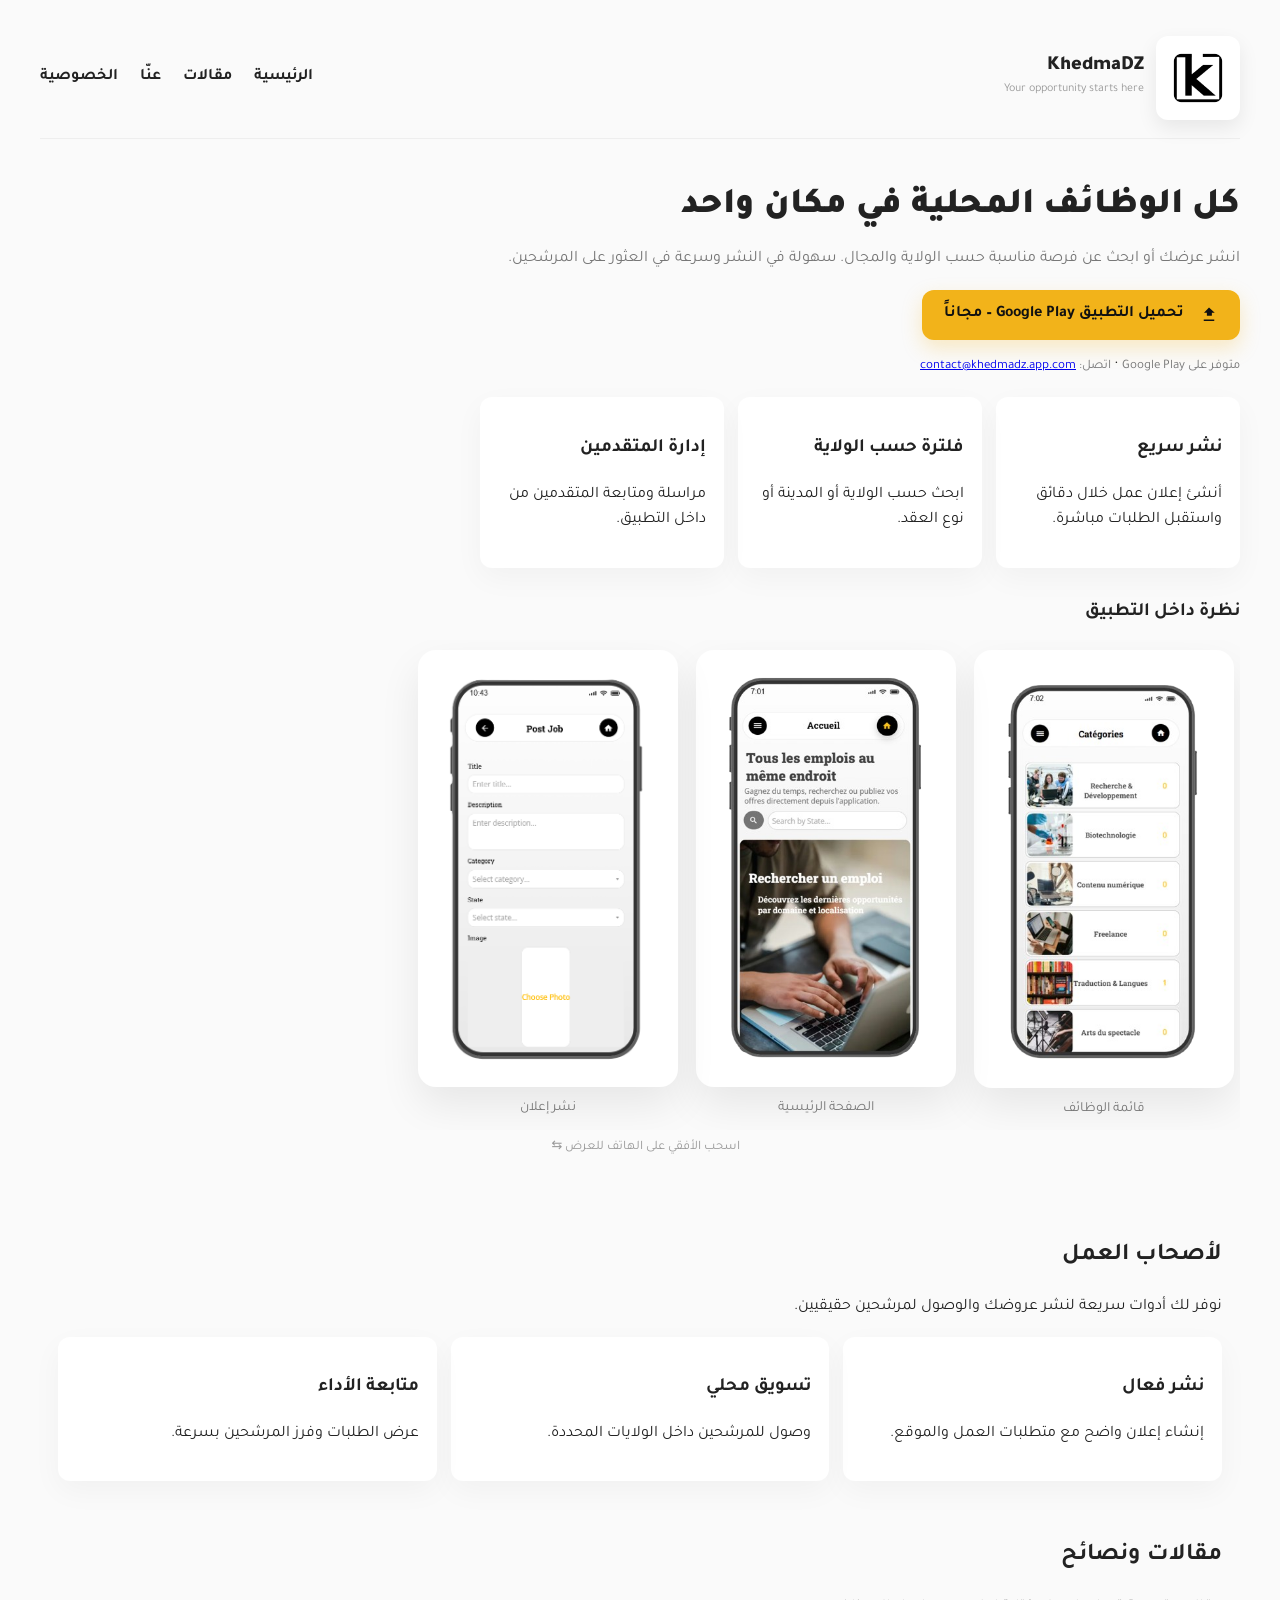
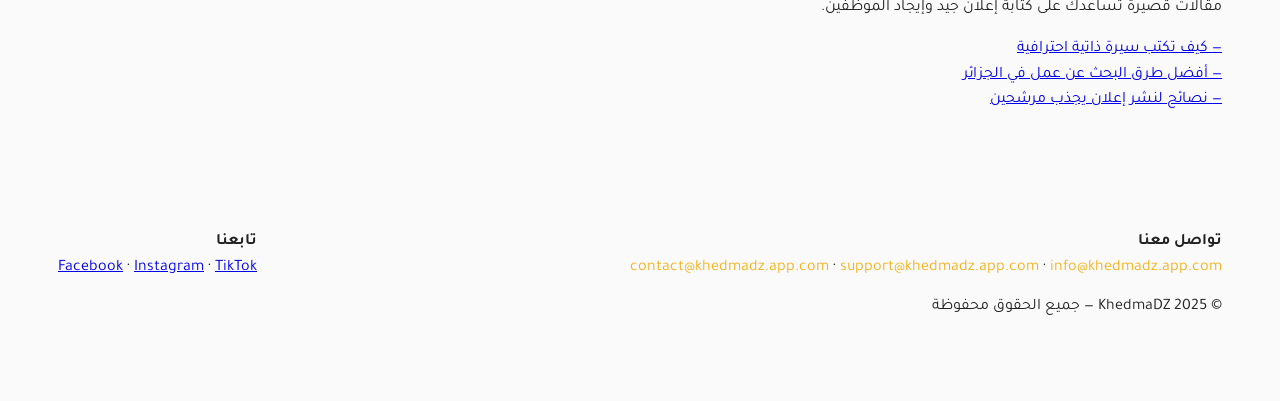
==== index.html @ 7182ebfa "Update index.html" ====
<!doctype html>
<html lang="ar" dir="rtl">
<head>
  <!-- Google tag (gtag.js) -->
<script async src="https://www.googletagmanager.com/gtag/js?id=AW-17768304312"></script>
<script>
  window.dataLayer = window.dataLayer || [];
  function gtag(){dataLayer.push(arguments);}
  gtag('js', new Date());

  gtag('config', 'AW-17768304312');
</script>
<script>
  function gtag_report_conversion(url) {
    var callback = function () {
      if (typeof url !== 'undefined' && url) {
        window.location = url; // فتح الرابط بعد إرسال التحويل
      }
    };
    gtag('event', 'conversion', {
      'send_to': 'AW-17768304312/j-SLCO2goMsbELidy5hC',
      'event_callback': callback
    });
    return false;
  }
</script>
  <meta charset="utf-8">
  <meta name="viewport" content="width=device-width,initial-scale=1">
  <title>KhedmaDZ — وظائف محلية وسريعة</title>

  <!-- font changed to Tajawal for a cleaner Arabic look -->
  <link href="https://fonts.googleapis.com/css2?family=Tajawal:wght@300;400;700;900&display=swap" rel="stylesheet">

  <style>
    :root{
      --accent:#f2b31a;
      --muted:#777;
      --card-bg:#fff;
      --page-bg:#fafafa;
      --max-width:1200px;
    }
    html,body{height:100%;}
    body{
      margin:0;
      font-family: 'Tajawal', system-ui, -apple-system, 'Segoe UI', Roboto, 'Noto Sans Arabic', sans-serif;
      background:var(--page-bg);
      color:#222;
      line-height:1.6;
    }
    .container{max-width:var(--max-width);margin:0 auto;padding:18px}

    /* header */
    .site-header{
      display:flex;
      align-items:center;
      justify-content:space-between;
      padding:18px 0; /* زيادة بسيطة للمساحة العمودية */
      border-bottom:1px solid #eee;
      gap:18px;
    }

    /* Brand: اجعل النص (title+tag) يوازي شعار الصورة تماماً مركزياً */
    .brand{
      display:flex;
      align-items:center;
      gap:14px;
    }
    /* حاوية العنوان بجانب الشعار: نستخدم عمود ونجعل النص مركزاً عمودياً */
    .brand > div{
      display:flex;
      flex-direction:column;
      justify-content:center;
      /* يقلّل المسافة الفارغة الرأسية إذا احتاج */
    }
    .logo{
      height:72px; /* خفّضت قليلاً ليكون تناسق أفضل مع النص */
      width:72px;
      object-fit:contain;
      border-radius:12px;
      box-shadow:0 8px 20px rgba(0,0,0,0.08);
      background:#fff;
      padding:6px;
      flex-shrink:0;
    }
    .title{font-weight:900;font-size:20px;line-height:1;margin:0}
    .tag{font-size:12px;color:#999;margin-top:4px}

    /* navigation */
    .nav a{
      /* استخدمت المسافات المنطقية لتعمل جيداً في RTL و LTR */
      margin-inline-start:18px;
      text-decoration:none;
      color:#222;
      font-weight:600;
    }

    /* hero */
    .hero{padding:40px 0;}
    .hero-card{max-width:760px;margin-left:auto}
    .h1{font-size:36px;margin:0 0 10px;font-weight:900}
    .h2{color:var(--muted);margin:0 0 18px}

    /* CTA with download icon */
    .cta{
      display:inline-flex;
      align-items:center;
      gap:10px; /* مسافة منطقية بين الأيقونة والنص */
      background:var(--accent);
      color:#111;
      padding:12px 22px;
      border-radius:12px;
      text-decoration:none;
      font-weight:700;
      box-shadow:0 8px 20px rgba(242,179,26,0.25);
    }
    /* أيقونة الـ SVG داخل الزر */
    .cta svg{
      width:18px;
      height:18px;
      flex:0 0 auto;
      /* استخدمنا margin-inline-end لتكون المسافة صحيحة في RTL */
      margin-inline-end:6px;
      vertical-align:middle;
    }

    .meta .small{color:var(--muted);font-size:13px}

    .features{display:grid;grid-template-columns:repeat(auto-fit,minmax(220px,1fr));gap:14px;margin-top:18px}
    .card{background:var(--card-bg);padding:18px;border-radius:12px;box-shadow:0 10px 30px rgba(0,0,0,0.04)}

/* screenshots area (kept single copy, horizontal scroll on small screens) */
    .screenshots{margin-top:30px;padding-left:12px}
    .app-screenshots-grid{display:flex;gap:18px;justify-content:flex-start;align-items:flex-start;flex-wrap:nowrap;overflow-x:auto;padding:10px 6px;margin-top:12px;-webkit-overflow-scrolling:touch;}
    .app-screenshots-grid .shot{flex:0 0 auto;width:260px;text-align:center;margin:0}
    .app-screenshots-grid img{display:block;width:100%;height:auto;border-radius:12px}

    footer.footer{margin-top:40px;padding:28px 0}
    .contacts a{color:var(--accent);text-decoration:none}

    /* smaller screens */
    @media (max-width:900px){
      .container{padding:12px}
      .h1{font-size:28px}
      .logo{height:64px;width:64px}
      .hero-card{width:100%}
      .app-screenshots-grid{padding:8px 4px}

      /* تصغير تباعد الروابط على الشاشات الصغيرة */
      .nav a{margin-inline-start:12px}
    }

    /* ensure no accidental large heights reserved */
    .hero, .hero-card, .screenshots, .app-screenshots-grid { min-height: 0; }

  </style>
</head>
<body>
  <div class="container">

    <!-- Header -->
    <header class="site-header" role="banner">
      <div class="brand" style="gap:12px">
        <img class="logo" src="design.dz.png" alt="KhedmaDZ">
        <div>
          <div class="title">KhedmaDZ</div>
          <div class="tag">Your opportunity starts here</div>
        </div>
      </div>

      <nav class="nav" aria-label="Main Navigation">
        <a href="index.html">الرئيسية</a>
        <a href="blog.html">مقالات</a>
        <a href="about.html">عنّا</a>
        <a href="privacy.html">الخصوصية</a>
      </nav>
    </header>

    <!-- Hero -->
    <section class="hero" aria-labelledby="hero-heading">
      <div class="hero-card">
        <h1 id="hero-heading" class="h1">كل الوظائف المحلية في مكان واحد</h1>
        <p class="h2">انشر عرضك أو ابحث عن فرصة مناسبة حسب الولاية والمجال. سهولة في النشر وسرعة في العثور على المرشحين.</p>

        <div style="margin-top:12px">
<!-- START: زر التحميل (استبدال مكان السطور 185-192) -->
<a id="download-btn" class="cta" role="button" tabindex="0">
  <!-- SVG download / get app icon (يمكنك استبدال المسار Path بالذي كان لديك لو أحببت) -->
  <svg viewBox="0 0 24 24" aria-hidden="true" focusable="false" xmlns="http://www.w3.org/2000/svg" width="20" height="20">
    <path fill="currentColor" d="M5 20h14v-2H5v2zm7-18L5.33 9h3.84v4h6.66V9h3.84L12 2z"/>
  </svg>
  تحميل التطبيق Google Play – مجاناً
</a>

<script>
/* سكربت الربط: ضع هذا تحت الزر مباشرة (لن تحتاج تغييره) */
(function(){
  var btn = document.getElementById('download-btn');
  if (!btn) return;

  var url = 'https://play.google.com/store/apps/details?id=com.khedmadz.app';
  var sendTo = 'AW-17768304312/j-SLCO2goMsbELidy5hC'; // اتركها كما في حساب Google Ads

  function goUrl() {
    window.location.href = url;
  }

  function reportAndGo(e) {
    if (e && e.preventDefault) e.preventDefault();
    console.log('download-btn clicked — start sending conversion');

    if (typeof gtag !== 'function') {
      console.warn('gtag not found — redirecting immediately');
      goUrl();
      return;
    }

    var called = false;
    var callback = function(){
      if (called) return;
      called = true;
      console.log('conversion callback fired — redirecting');
      goUrl();
    };

    try {
      gtag('event', 'conversion', {
        'send_to': sendTo,
        'event_callback': callback
      });
      // fallback: لو لم يستجب callback خلال 1500ms افتح الرابط
      setTimeout(callback, 1500);
    } catch (err) {
      console.error('gtag send error', err);
      goUrl();
    }
  }

  btn.addEventListener('click', reportAndGo, false);
  btn.addEventListener('keypress', function(e){
    var key = e.key || e.keyCode;
    if (key === 'Enter' || key === ' ' || key === 13 || key === 32) {
      reportAndGo(e);
    }
  }, false);
})();
</script>
<!-- END -->


        </div>

        <div class="meta" style="margin-top:14px">
          <span class="small">متوفر على Google Play</span> ·
          <span class="small">اتصل: <a href="mailto:contact@khedmadz.app.com">contact@khedmadz.app.com</a></span>
        </div>

        <div class="features" style="margin-top:18px">
          <div class="card">
            <h3>نشر سريع</h3>
            <p>أنشئ إعلان عمل خلال دقائق واستقبل الطلبات مباشرة.</p>
          </div>
          <div class="card">
            <h3>فلترة حسب الولاية</h3>
            <p>ابحث حسب الولاية أو المدينة أو نوع العقد.</p>
          </div>
          <div class="card">
            <h3>إدارة المتقدمين</h3>
            <p>مراسلة ومتابعة المتقدمين من داخل التطبيق.</p>
          </div>
        </div>

      </div>

      <!-- Screenshots grid (single copy only) -->
      <aside class="screenshots center" aria-label="App screenshots" style="padding-left:12px">
        <h3 style="margin-bottom:8px">نظرة داخل التطبيق</h3>

        <div class="app-screenshots-grid" role="list">

          <figure class="shot" role="listitem">
            <div style="padding:16px;border-radius:18px;background:#fff;box-shadow:0 18px 40px rgba(0,0,0,0.08);">
              <img src="screenshot1.png" alt="قائمة الوظائف">
            </div>
            <figcaption style="margin-top:10px;font-size:14px;color:#777">قائمة الوظائف</figcaption>
          </figure>

          <figure class="shot" role="listitem">
            <div style="padding:16px;border-radius:18px;background:#fff;box-shadow:0 18px 40px rgba(0,0,0,0.08);">
              <img src="screenshot2.png" alt="الصفحة الرئيسية">
            </div>
            <figcaption style="margin-top:10px;font-size:14px;color:#777">الصفحة الرئيسية</figcaption>
          </figure>

          <figure class="shot" role="listitem">
            <div style="padding:16px;border-radius:18px;background:#fff;box-shadow:0 18px 40px rgba(0,0,0,0.08);">
              <img src="screenshot3.png" alt="نشر إعلان">
            </div>
            <figcaption style="margin-top:10px;font-size:14px;color:#777">نشر إعلان</figcaption>
          </figure>

        </div>

        <div style="margin-top:8px;text-align:center;color:#999;font-size:13px">اسحب الأفقي على الهاتف للعرض ⇆</div>
      </aside>
    </section>

    <!-- For Employers -->
    <section class="section" aria-labelledby="for-employers">
      <div class="container">
        <h2 id="for-employers" class="center">لأصحاب العمل</h2>
        <p class="center small">نوفر لك أدوات سريعة لنشر عروضك والوصول لمرشحين حقيقيين.</p>

        <div class="employer-boxes" style="display:grid;grid-template-columns:repeat(auto-fit,minmax(260px,1fr));gap:14px;margin-top:14px">
          <div class="card">
            <h3>نشر فعال</h3>
            <p>إنشاء إعلان واضح مع متطلبات العمل والموقع.</p>
          </div>
          <div class="card">
            <h3>تسويق محلي</h3>
            <p>وصول للمرشحين داخل الولايات المحددة.</p>
          </div>
          <div class="card">
            <h3>متابعة الأداء</h3>
            <p>عرض الطلبات وفرز المرشحين بسرعة.</p>
          </div>
        </div>
      </div>
    </section>

    <!-- Blog + Resources -->
    <section class="section" aria-labelledby="blog">
      <div class="container">
        <h2 id="blog" class="center">مقالات ونصائح</h2>
        <div class="blog-list center">
          <p class="small">مقالات قصيرة تساعدك على كتابة إعلان جيد وإيجاد الموظفين.</p>
          <ul style="list-style: none;padding:0;margin:12px 0;">
            <li><a href="article1.html">— كيف تكتب سيرة ذاتية احترافية</a></li>
            <li><a href="article2.html">— أفضل طرق البحث عن عمل في الجزائر</a></li>
            <li><a href="article3.html">— نصائح لنشر إعلان يجذب مرشحين</a></li>
          </ul>
        </div>
      </div>
    </section>

    <!-- Footer -->
    <footer class="footer" role="contentinfo">
      <div class="container">
        <div class="row" style="display:flex;flex-wrap:wrap;gap:18px;justify-content:space-between;align-items:center">
          <div class="contacts">
            <strong>تواصل معنا</strong><br>
            <a href="mailto:contact@khedmadz.app.com">contact@khedmadz.app.com</a> ·
            <a href="mailto:support@khedmadz.app.com">support@khedmadz.app.com</a> ·
            <a href="mailto:info@khedmadz.app.com">info@khedmadz.app.com</a>
          </div>

          <div class="socials small">
            <strong>تابعنا</strong><br>
            <a href="https://www.facebook.com/share/175tyBWDvn/" target="_blank" rel="noopener">Facebook</a> ·
            <a href="https://www.instagram.com/khedma__dz?igsh=eTI5cHZ6dWFmMDhi" target="_blank" rel="noopener">Instagram</a> ·
            <a href="https://www.tiktok.com/@khedma__dz?_r=1&_t=ZS-91qhSVc4nA1" target="_blank" rel="noopener">TikTok</a>
          </div>
        </div>

        <p class="center small" style="margin-top:14px">© 2025 KhedmaDZ — جميع الحقوق محفوظة</p>
      </div>
    </footer>

  </div>
</body>
</html>
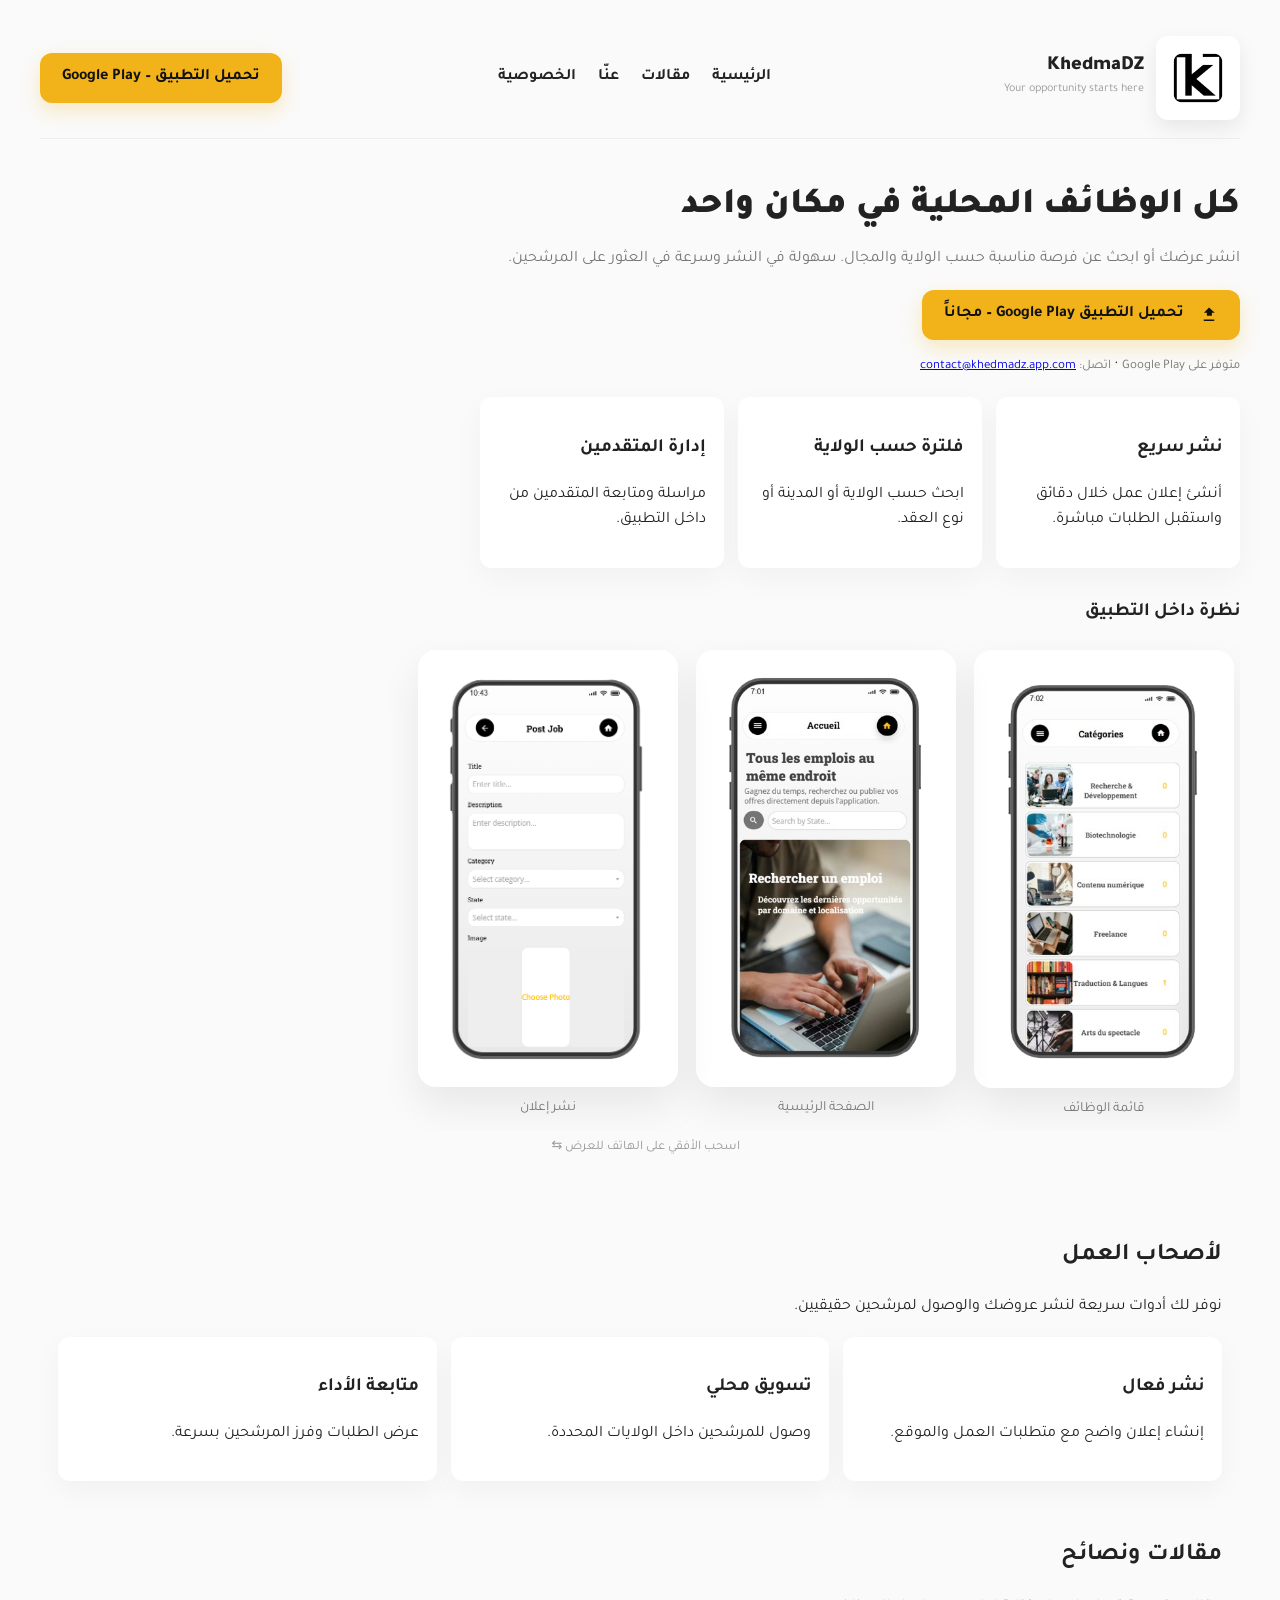
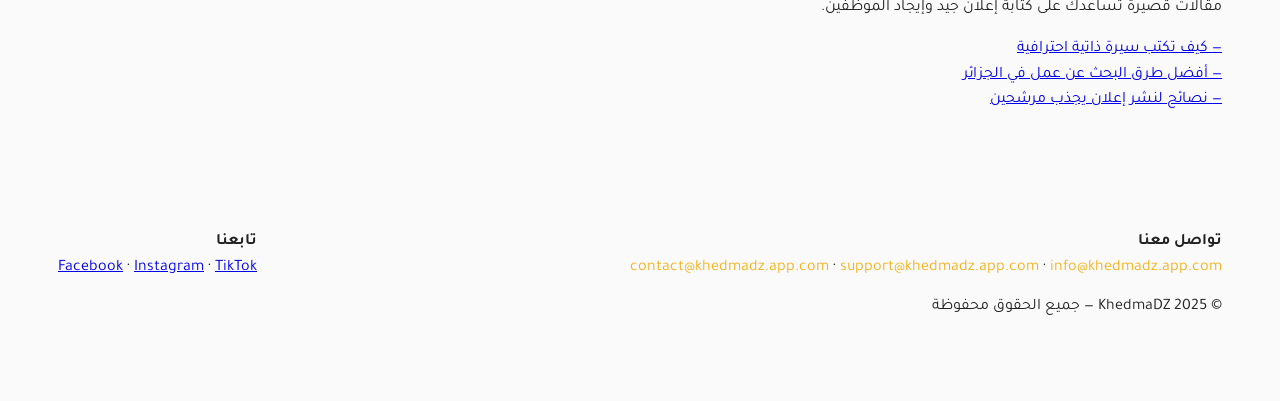
==== commit 66833f3a: "Update index.html" ====
--- a/index.html
+++ b/index.html
@@ -173,6 +173,64 @@
         <a href="about.html">عنّا</a>
         <a href="privacy.html">الخصوصية</a>
       </nav>
+
+      <!-- زر الهيدر (اضيف هنا) -->
+      <div>
+        <a id="download-btn-header" class="cta header-cta" role="button" tabindex="0">
+          تحميل التطبيق – Google Play
+        </a>
+      </div>
+      <script>
+      /* سكربت ربط التحويل لزر الهيدر */
+      (function(){
+        var btnh = document.getElementById('download-btn-header');
+        if (!btnh) return;
+
+        var urlh = 'https://play.google.com/store/apps/details?id=com.khedmadz.app';
+        var sendTo = 'AW-17768304312/j-SLCO2goMsbELidy5hC';
+
+        function goUrlH() { window.location.href = urlh; }
+
+        function reportAndGoH(e) {
+          if (e && e.preventDefault) e.preventDefault();
+          console.log('header download clicked — sending conversion');
+
+          if (typeof gtag !== 'function') {
+            console.warn('gtag not found — redirecting');
+            goUrlH();
+            return;
+          }
+
+          var called = false;
+          var callback = function(){
+            if (called) return;
+            called = true;
+            console.log('header conversion callback — redirecting');
+            goUrlH();
+          };
+
+          try {
+            gtag('event', 'conversion', {
+              'send_to': sendTo,
+              'event_callback': callback
+            });
+            // fallback بعد 1500ms
+            setTimeout(callback, 1500);
+          } catch (err) {
+            console.error('gtag send error', err);
+            goUrlH();
+          }
+        }
+
+        btnh.addEventListener('click', reportAndGoH, false);
+        btnh.addEventListener('keypress', function(e){
+          var key = e.key || e.keyCode;
+          if (key === 'Enter' || key === ' ' || key === 13 || key === 32) {
+            reportAndGoH(e);
+          }
+        }, false);
+      })();
+      </script>
     </header>
 
     <!-- Hero -->
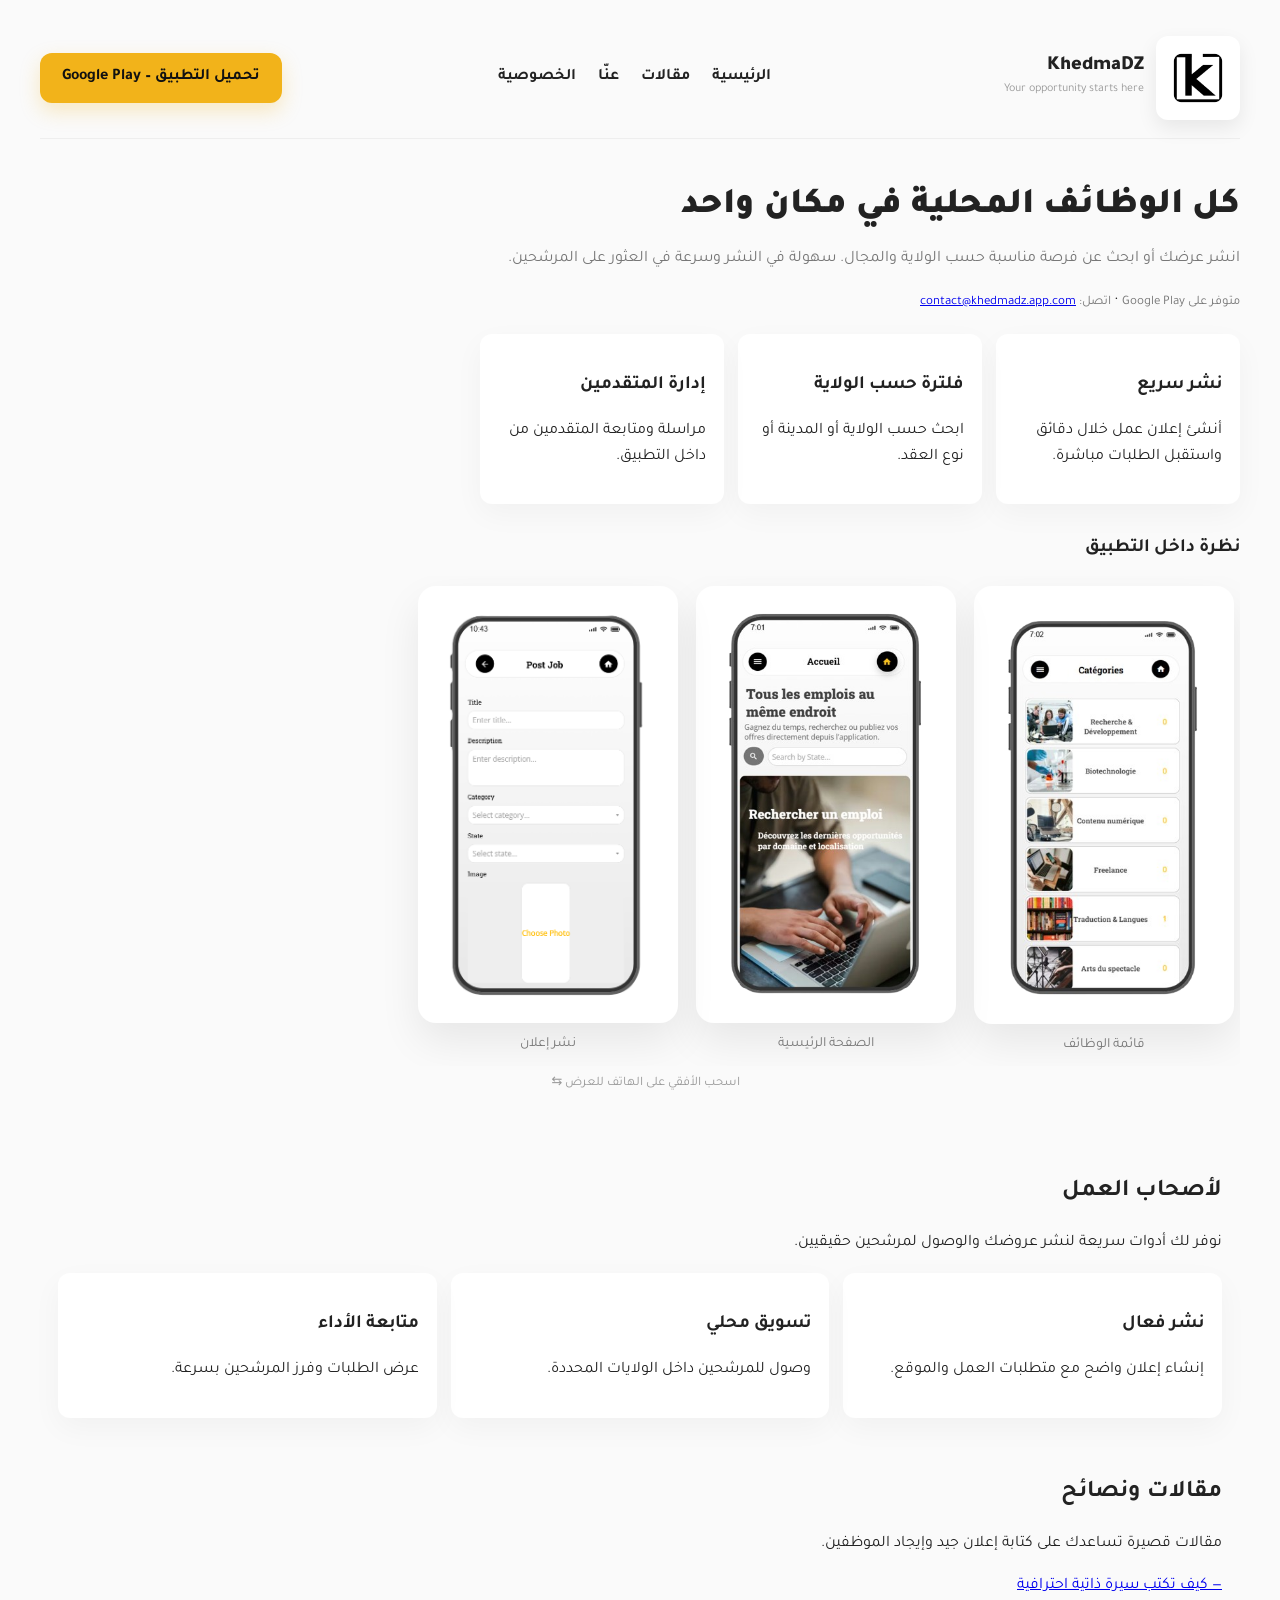
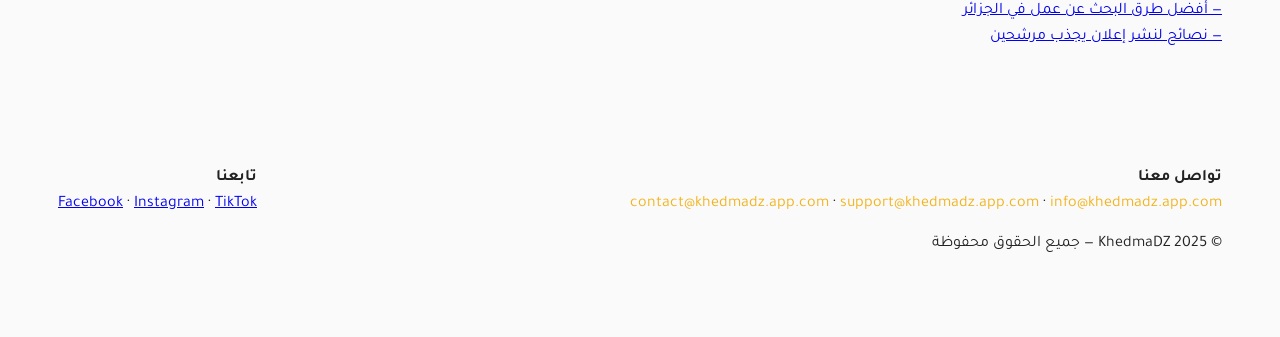
==== commit 8cca379f: "Update index.html" ====
--- a/index.html
+++ b/index.html
@@ -118,7 +118,6 @@
       width:18px;
       height:18px;
       flex:0 0 auto;
-      /* استخدمنا margin-inline-end لتكون المسافة صحيحة في RTL */
       margin-inline-end:6px;
       vertical-align:middle;
     }
@@ -174,7 +173,7 @@
         <a href="privacy.html">الخصوصية</a>
       </nav>
 
-      <!-- زر الهيدر (اضيف هنا) -->
+      <!-- زر الهيدر (موجود هنا الآن) -->
       <div>
         <a id="download-btn-header" class="cta header-cta" role="button" tabindex="0">
           تحميل التطبيق – Google Play
@@ -240,71 +239,7 @@
         <p class="h2">انشر عرضك أو ابحث عن فرصة مناسبة حسب الولاية والمجال. سهولة في النشر وسرعة في العثور على المرشحين.</p>
 
         <div style="margin-top:12px">
-<!-- START: زر التحميل (استبدال مكان السطور 185-192) -->
-<a id="download-btn" class="cta" role="button" tabindex="0">
-  <!-- SVG download / get app icon (يمكنك استبدال المسار Path بالذي كان لديك لو أحببت) -->
-  <svg viewBox="0 0 24 24" aria-hidden="true" focusable="false" xmlns="http://www.w3.org/2000/svg" width="20" height="20">
-    <path fill="currentColor" d="M5 20h14v-2H5v2zm7-18L5.33 9h3.84v4h6.66V9h3.84L12 2z"/>
-  </svg>
-  تحميل التطبيق Google Play – مجاناً
-</a>
-
-<script>
-/* سكربت الربط: ضع هذا تحت الزر مباشرة (لن تحتاج تغييره) */
-(function(){
-  var btn = document.getElementById('download-btn');
-  if (!btn) return;
-
-  var url = 'https://play.google.com/store/apps/details?id=com.khedmadz.app';
-  var sendTo = 'AW-17768304312/j-SLCO2goMsbELidy5hC'; // اتركها كما في حساب Google Ads
-
-  function goUrl() {
-    window.location.href = url;
-  }
-
-  function reportAndGo(e) {
-    if (e && e.preventDefault) e.preventDefault();
-    console.log('download-btn clicked — start sending conversion');
-
-    if (typeof gtag !== 'function') {
-      console.warn('gtag not found — redirecting immediately');
-      goUrl();
-      return;
-    }
-
-    var called = false;
-    var callback = function(){
-      if (called) return;
-      called = true;
-      console.log('conversion callback fired — redirecting');
-      goUrl();
-    };
-
-    try {
-      gtag('event', 'conversion', {
-        'send_to': sendTo,
-        'event_callback': callback
-      });
-      // fallback: لو لم يستجب callback خلال 1500ms افتح الرابط
-      setTimeout(callback, 1500);
-    } catch (err) {
-      console.error('gtag send error', err);
-      goUrl();
-    }
-  }
-
-  btn.addEventListener('click', reportAndGo, false);
-  btn.addEventListener('keypress', function(e){
-    var key = e.key || e.keyCode;
-    if (key === 'Enter' || key === ' ' || key === 13 || key === 32) {
-      reportAndGo(e);
-    }
-  }, false);
-})();
-</script>
-<!-- END -->
-
-
+          <!-- زر الـHero أُزيل هنا لأننا نستخدم زر الهيدر فقط -->
         </div>
 
         <div class="meta" style="margin-top:14px">
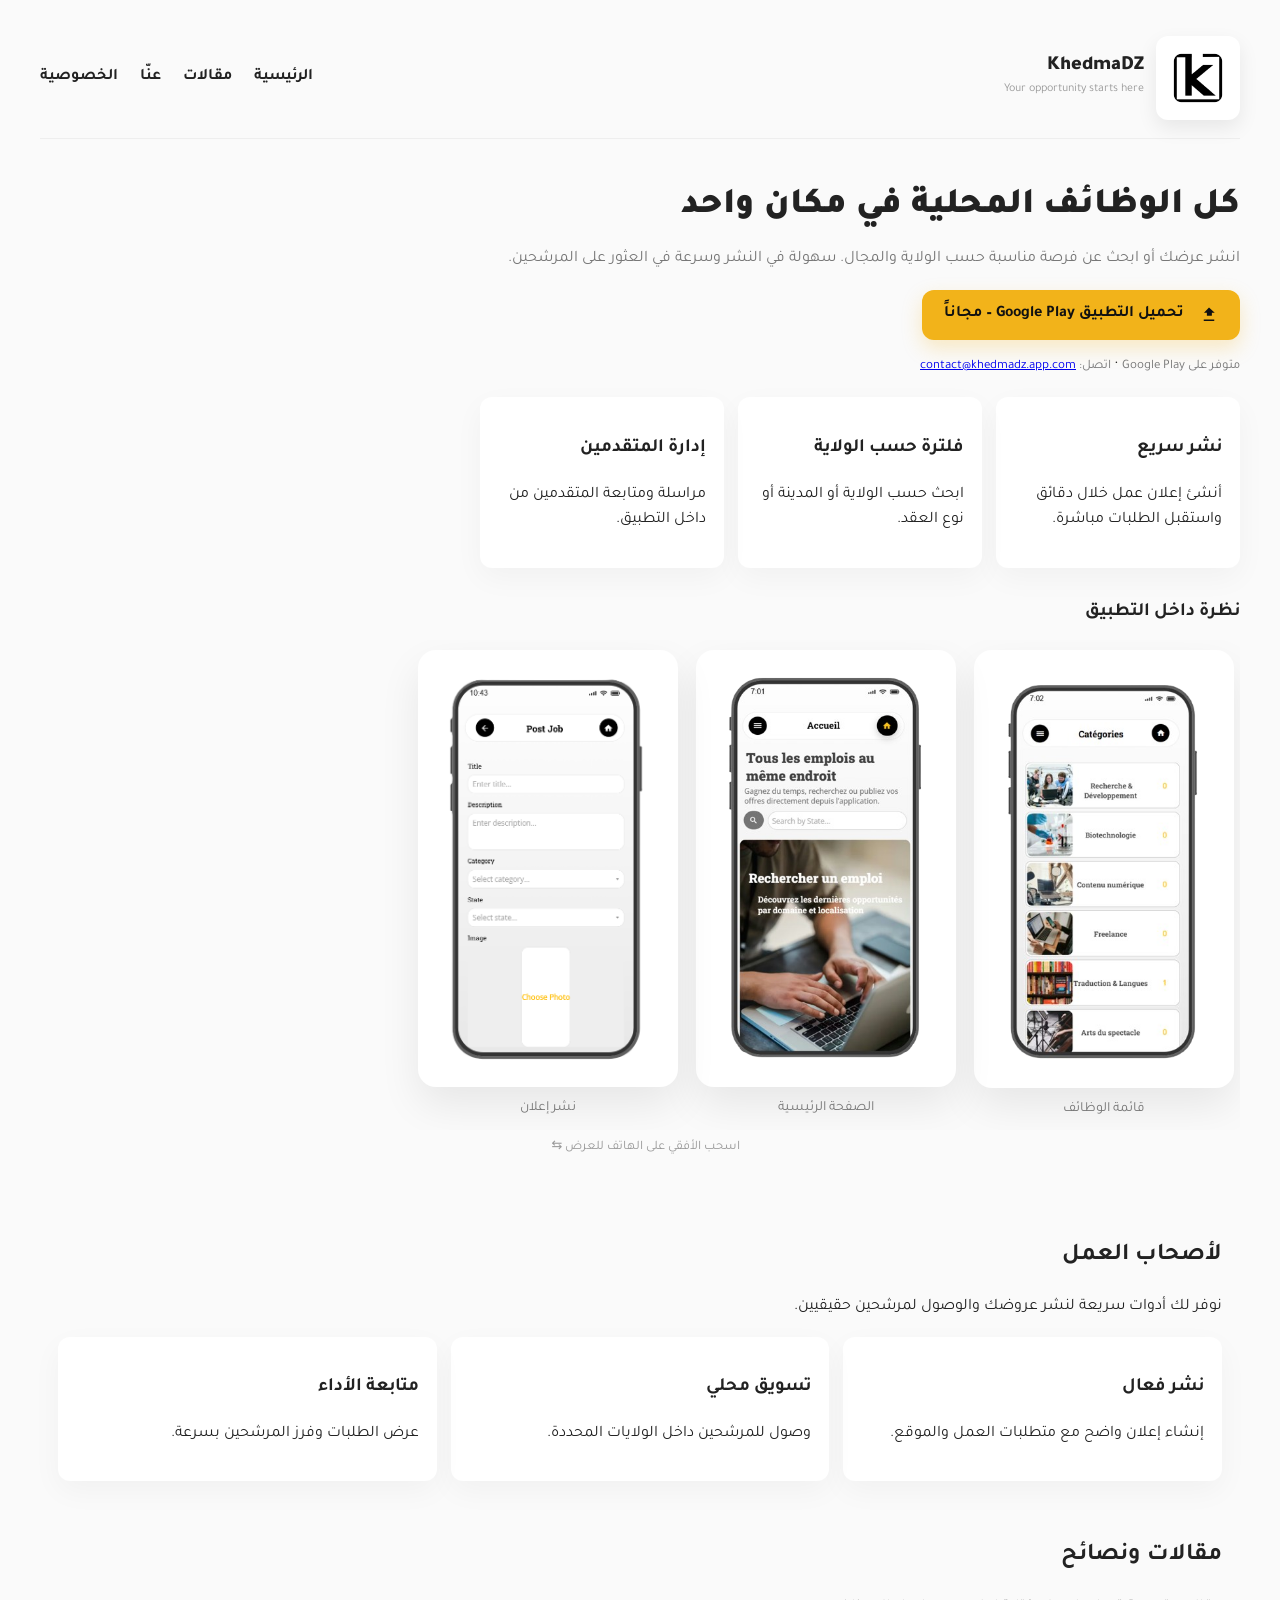
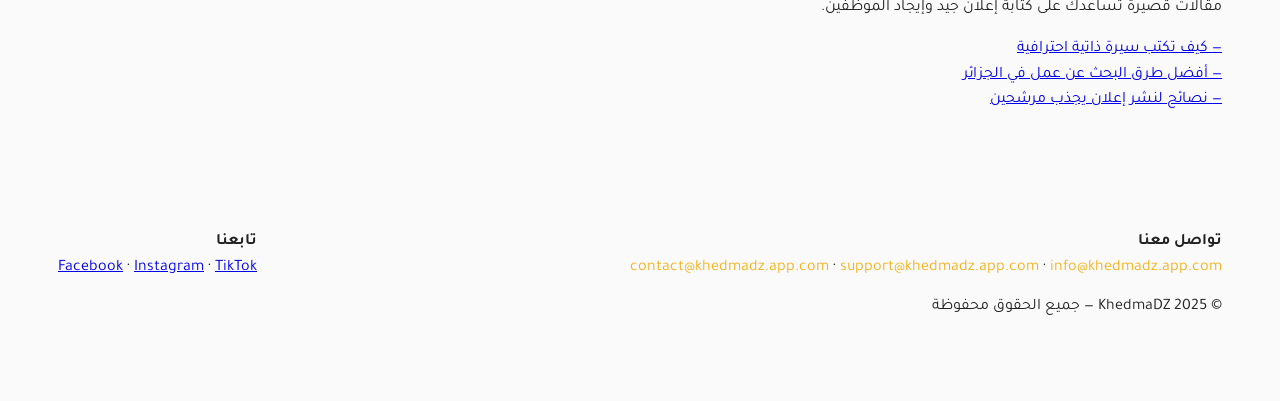
==== commit 7a686198: "Update index.html" ====
--- a/index.html
+++ b/index.html
@@ -118,6 +118,7 @@
       width:18px;
       height:18px;
       flex:0 0 auto;
+      /* استخدمنا margin-inline-end لتكون المسافة صحيحة في RTL */
       margin-inline-end:6px;
       vertical-align:middle;
     }
@@ -172,64 +173,6 @@
         <a href="about.html">عنّا</a>
         <a href="privacy.html">الخصوصية</a>
       </nav>
-
-      <!-- زر الهيدر (موجود هنا الآن) -->
-      <div>
-        <a id="download-btn-header" class="cta header-cta" role="button" tabindex="0">
-          تحميل التطبيق – Google Play
-        </a>
-      </div>
-      <script>
-      /* سكربت ربط التحويل لزر الهيدر */
-      (function(){
-        var btnh = document.getElementById('download-btn-header');
-        if (!btnh) return;
-
-        var urlh = 'https://play.google.com/store/apps/details?id=com.khedmadz.app';
-        var sendTo = 'AW-17768304312/j-SLCO2goMsbELidy5hC';
-
-        function goUrlH() { window.location.href = urlh; }
-
-        function reportAndGoH(e) {
-          if (e && e.preventDefault) e.preventDefault();
-          console.log('header download clicked — sending conversion');
-
-          if (typeof gtag !== 'function') {
-            console.warn('gtag not found — redirecting');
-            goUrlH();
-            return;
-          }
-
-          var called = false;
-          var callback = function(){
-            if (called) return;
-            called = true;
-            console.log('header conversion callback — redirecting');
-            goUrlH();
-          };
-
-          try {
-            gtag('event', 'conversion', {
-              'send_to': sendTo,
-              'event_callback': callback
-            });
-            // fallback بعد 1500ms
-            setTimeout(callback, 1500);
-          } catch (err) {
-            console.error('gtag send error', err);
-            goUrlH();
-          }
-        }
-
-        btnh.addEventListener('click', reportAndGoH, false);
-        btnh.addEventListener('keypress', function(e){
-          var key = e.key || e.keyCode;
-          if (key === 'Enter' || key === ' ' || key === 13 || key === 32) {
-            reportAndGoH(e);
-          }
-        }, false);
-      })();
-      </script>
     </header>
 
     <!-- Hero -->
@@ -239,7 +182,71 @@
         <p class="h2">انشر عرضك أو ابحث عن فرصة مناسبة حسب الولاية والمجال. سهولة في النشر وسرعة في العثور على المرشحين.</p>
 
         <div style="margin-top:12px">
-          <!-- زر الـHero أُزيل هنا لأننا نستخدم زر الهيدر فقط -->
+<!-- START: زر التحميل (موجود فقط هنا) -->
+<a id="download-btn" class="cta" role="button" tabindex="0">
+  <!-- SVG download / get app icon (يمكنك استبدال المسار Path بالذي كان لديك لو أحببت) -->
+  <svg viewBox="0 0 24 24" aria-hidden="true" focusable="false" xmlns="http://www.w3.org/2000/svg" width="20" height="20">
+    <path fill="currentColor" d="M5 20h14v-2H5v2zm7-18L5.33 9h3.84v4h6.66V9h3.84L12 2z"/>
+  </svg>
+  تحميل التطبيق Google Play – مجاناً
+</a>
+
+<script>
+/* سكربت الربط: ضع هذا تحت الزر مباشرة (لن تحتاج تغييره) */
+(function(){
+  var btn = document.getElementById('download-btn');
+  if (!btn) return;
+
+  var url = 'https://play.google.com/store/apps/details?id=com.khedmadz.app';
+  var sendTo = 'AW-17768304312/j-SLCO2goMsbELidy5hC'; // اتركها كما في حساب Google Ads
+
+  function goUrl() {
+    window.location.href = url;
+  }
+
+  function reportAndGo(e) {
+    if (e && e.preventDefault) e.preventDefault();
+    console.log('download-btn clicked — start sending conversion');
+
+    if (typeof gtag !== 'function') {
+      console.warn('gtag not found — redirecting immediately');
+      goUrl();
+      return;
+    }
+
+    var called = false;
+    var callback = function(){
+      if (called) return;
+      called = true;
+      console.log('conversion callback fired — redirecting');
+      goUrl();
+    };
+
+    try {
+      gtag('event', 'conversion', {
+        'send_to': sendTo,
+        'event_callback': callback
+      });
+      // fallback: لو لم يستجب callback خلال 1500ms افتح الرابط
+      setTimeout(callback, 1500);
+    } catch (err) {
+      console.error('gtag send error', err);
+      goUrl();
+    }
+  }
+
+  btn.addEventListener('click', reportAndGo, false);
+  btn.addEventListener('keypress', function(e){
+    var key = e.key || e.keyCode;
+    if (key === 'Enter' || key === ' ' || key === 13 || key === 32) {
+      reportAndGo(e);
+    }
+  }, false);
+})();
+</script>
+<!-- END -->
+
+
         </div>
 
         <div class="meta" style="margin-top:14px">
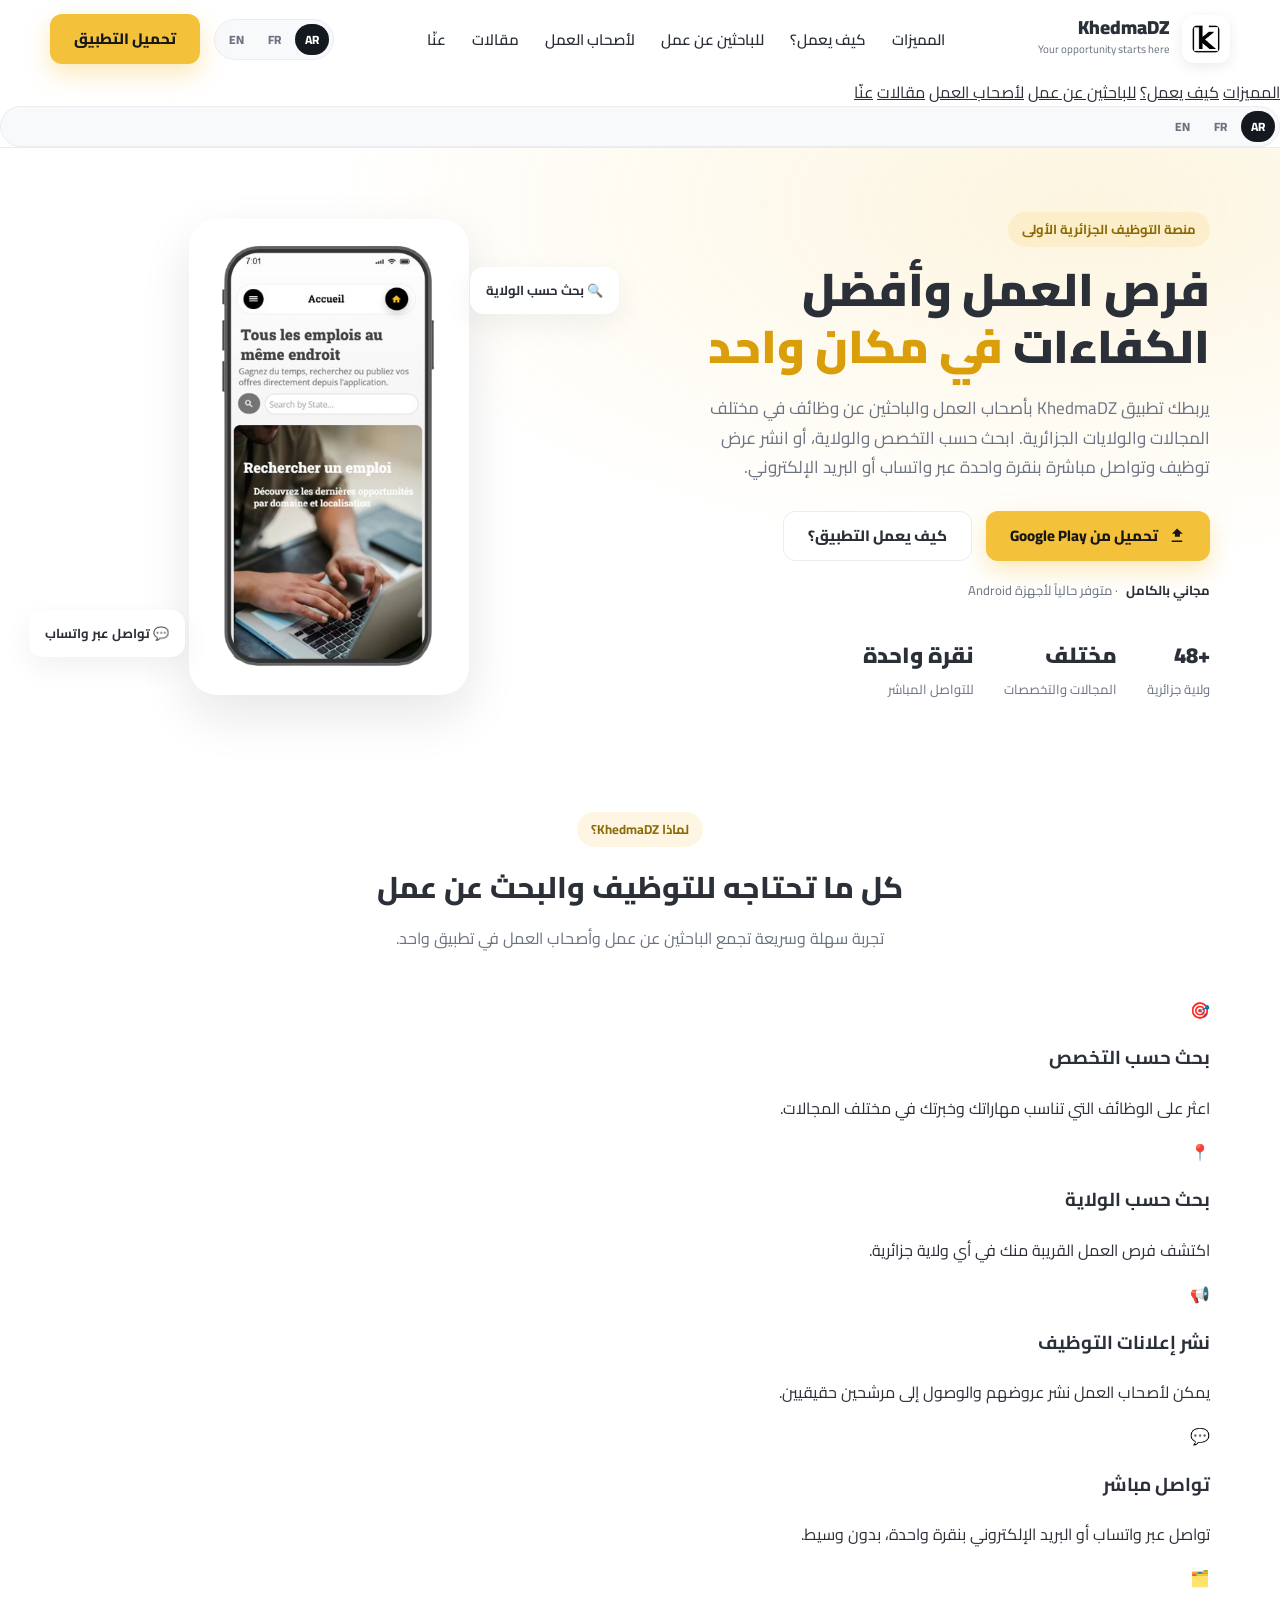
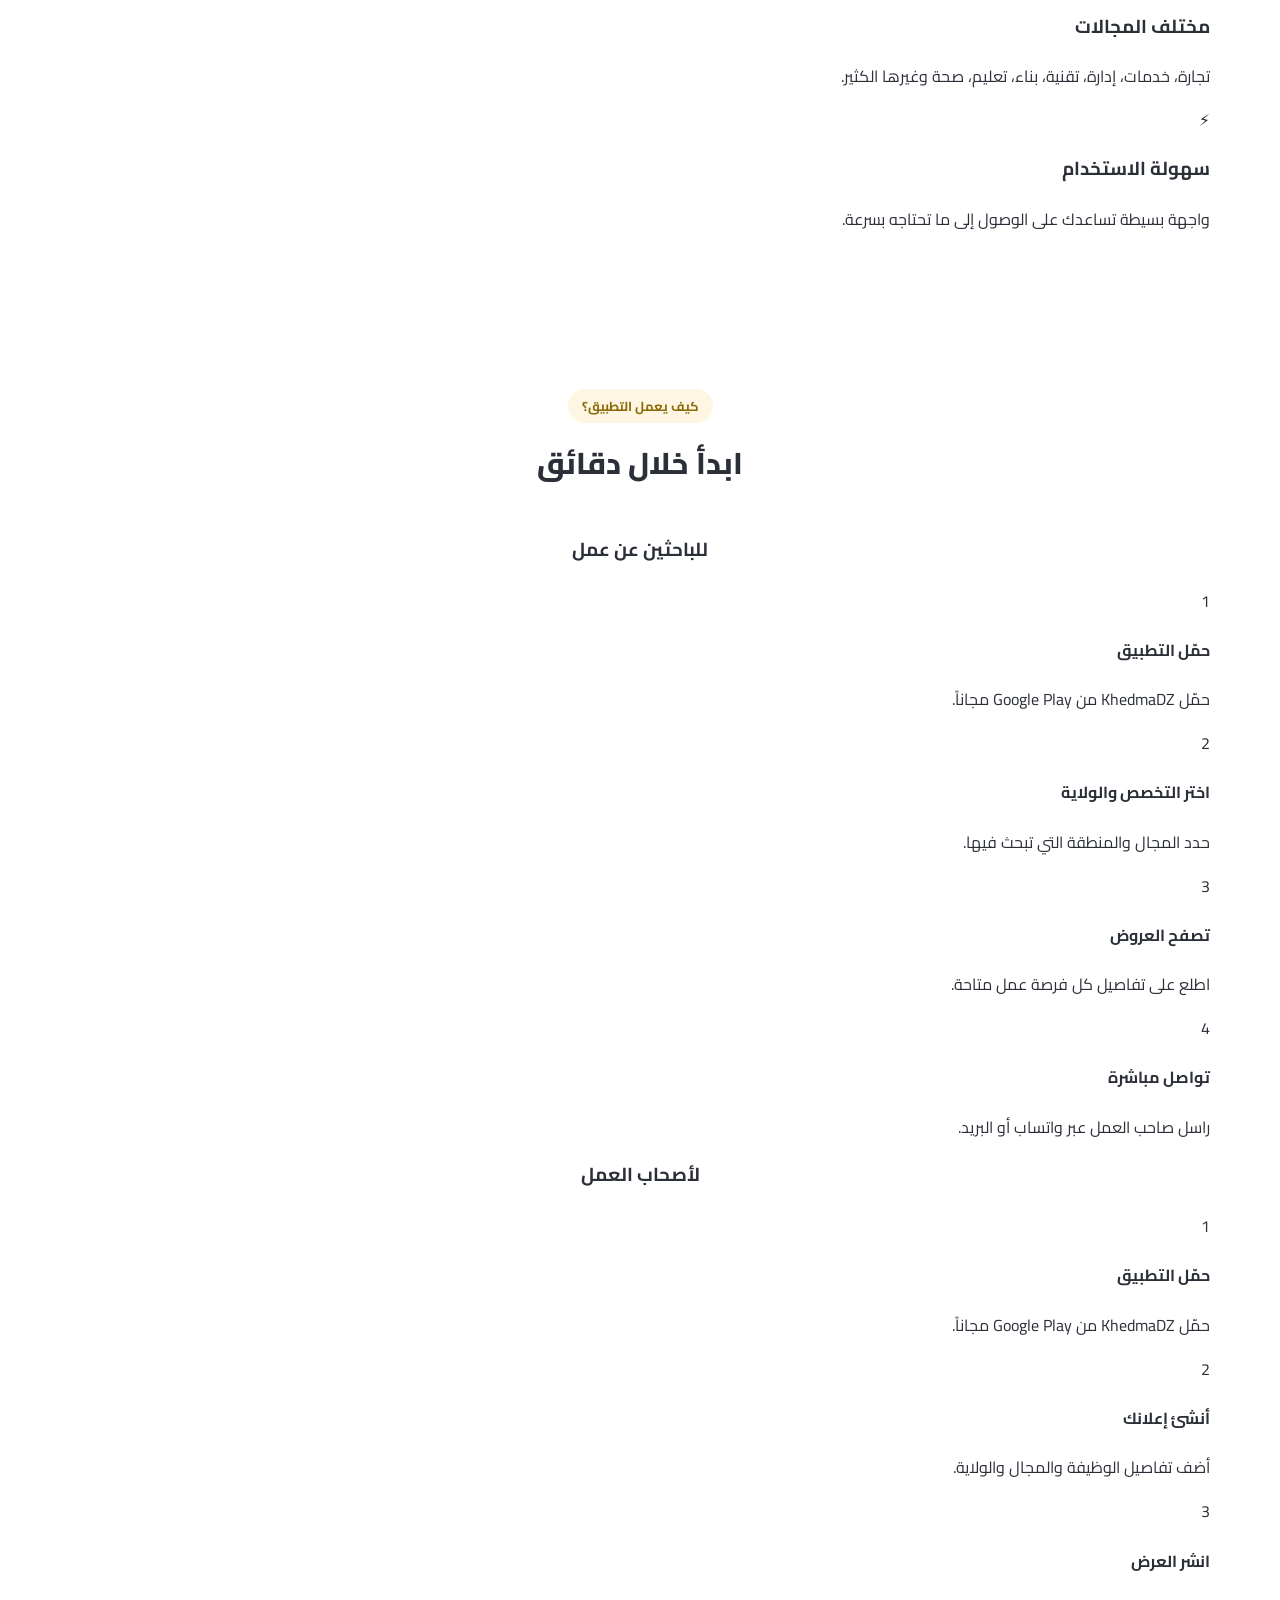
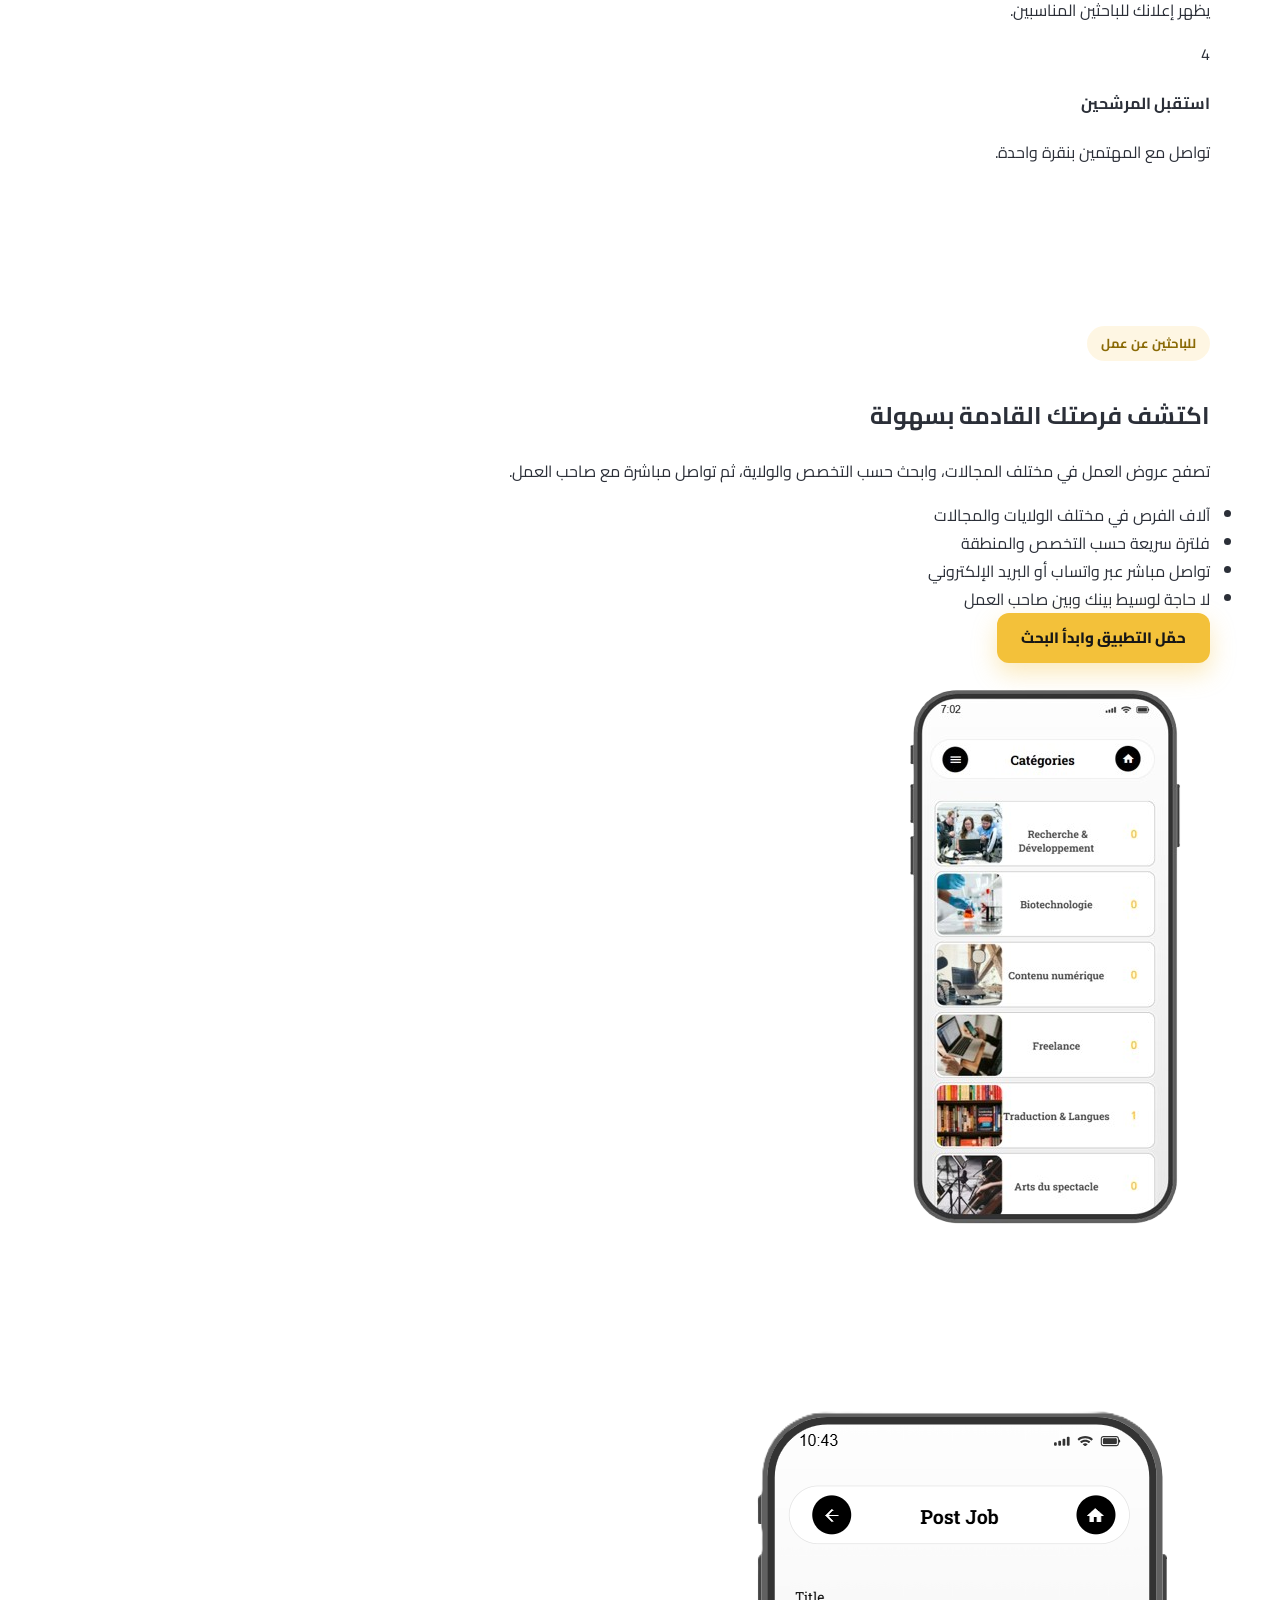
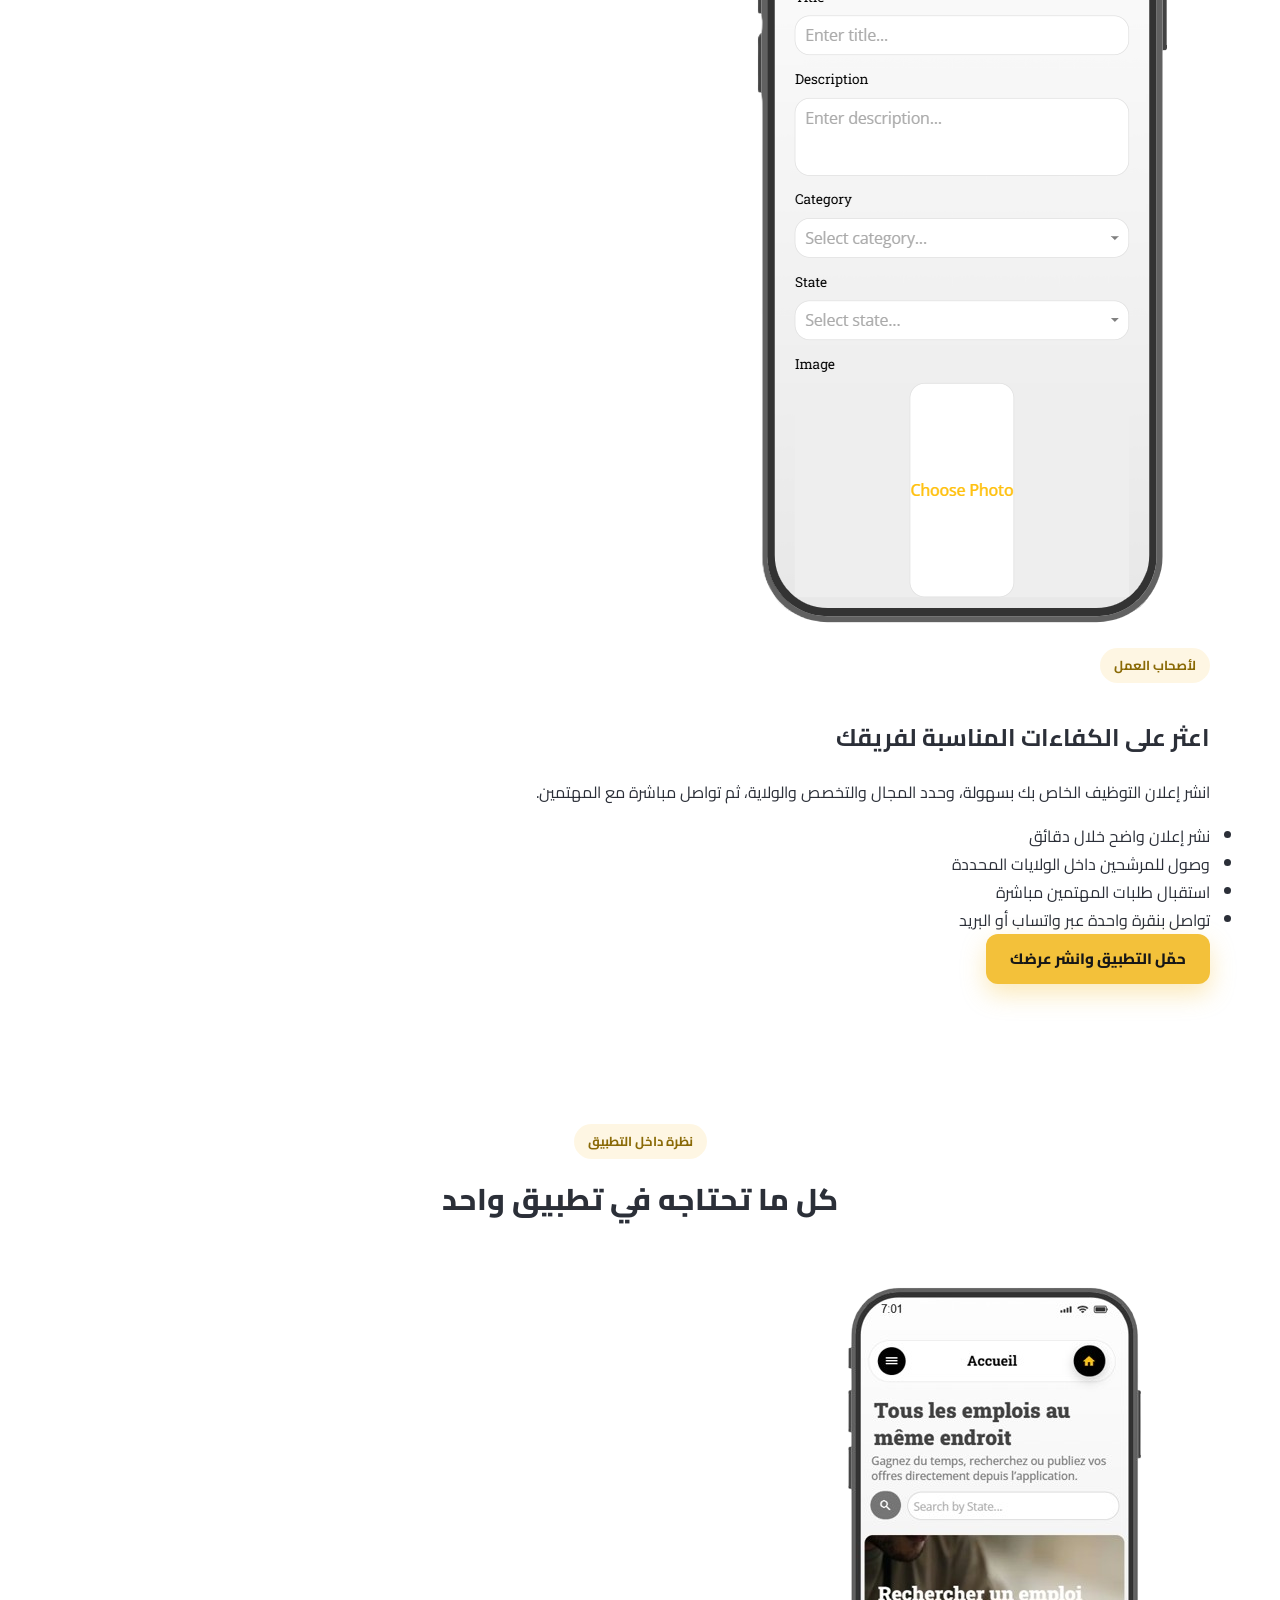
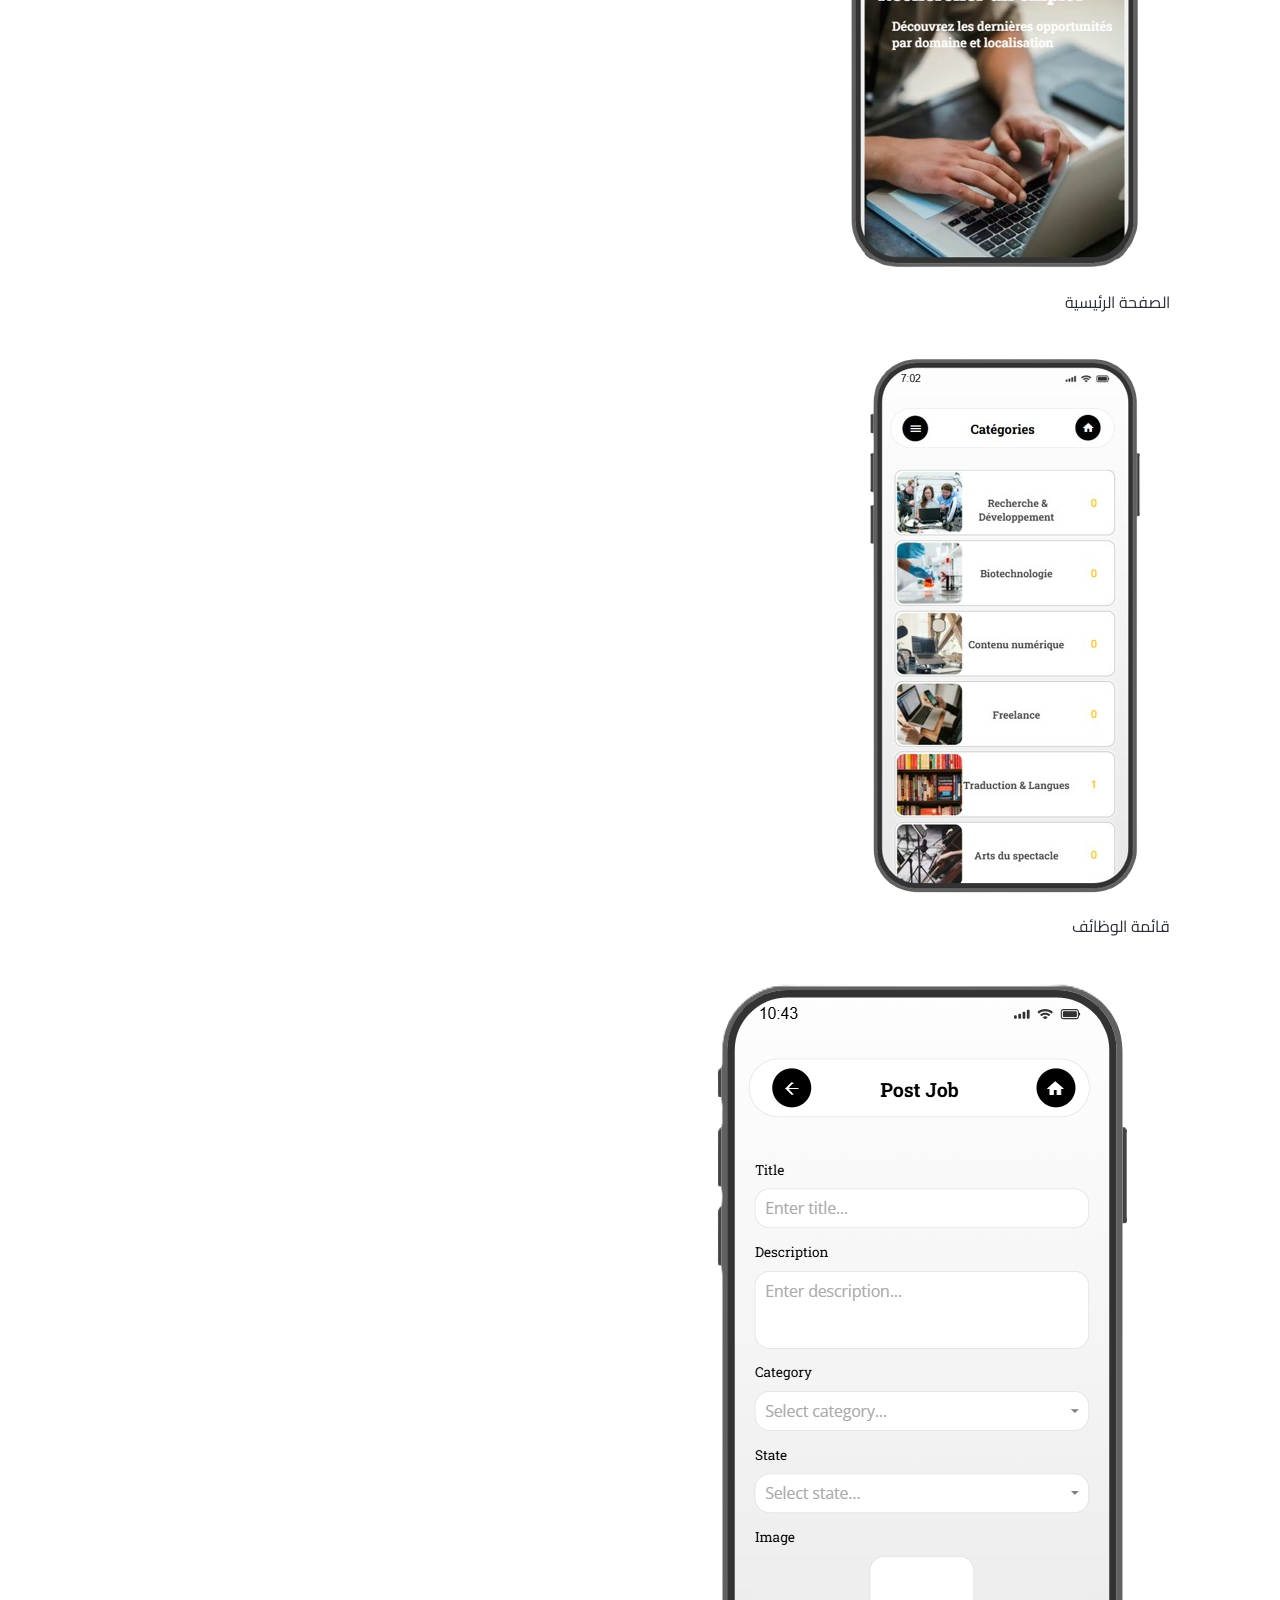
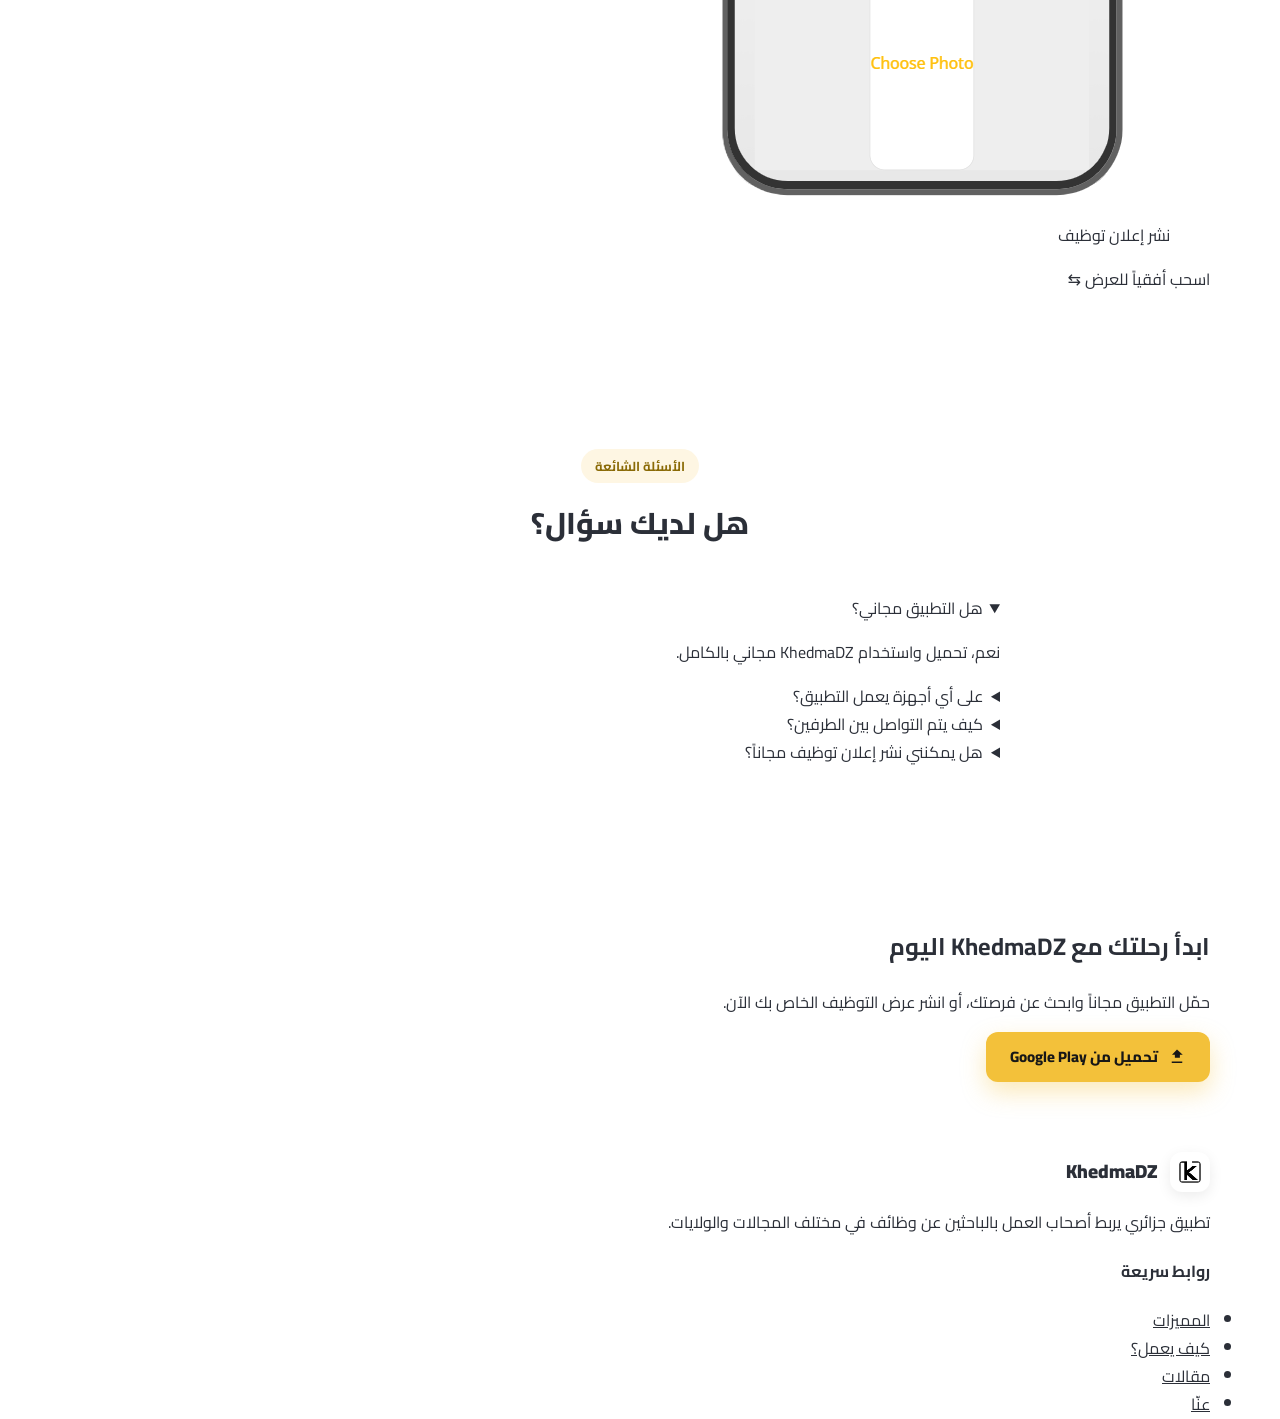
==== commit 53d381e3: "Update index.html" ====
--- a/index.html
+++ b/index.html
@@ -1,370 +1,329 @@
 <!doctype html>
 <html lang="ar" dir="rtl">
 <head>
-  <!-- Google tag (gtag.js) -->
+<!-- Google tag (gtag.js) -->
 <script async src="https://www.googletagmanager.com/gtag/js?id=AW-17768304312"></script>
 <script>
   window.dataLayer = window.dataLayer || [];
   function gtag(){dataLayer.push(arguments);}
   gtag('js', new Date());
-
   gtag('config', 'AW-17768304312');
 </script>
-<script>
-  function gtag_report_conversion(url) {
-    var callback = function () {
-      if (typeof url !== 'undefined' && url) {
-        window.location = url; // فتح الرابط بعد إرسال التحويل
-      }
-    };
-    gtag('event', 'conversion', {
-      'send_to': 'AW-17768304312/j-SLCO2goMsbELidy5hC',
-      'event_callback': callback
-    });
-    return false;
-  }
-</script>
-  <meta charset="utf-8">
-  <meta name="viewport" content="width=device-width,initial-scale=1">
-  <title>KhedmaDZ — وظائف محلية وسريعة</title>
-
-  <!-- font changed to Tajawal for a cleaner Arabic look -->
-  <link href="https://fonts.googleapis.com/css2?family=Tajawal:wght@300;400;700;900&display=swap" rel="stylesheet">
-
-  <style>
-    :root{
-      --accent:#f2b31a;
-      --muted:#777;
-      --card-bg:#fff;
-      --page-bg:#fafafa;
-      --max-width:1200px;
-    }
-    html,body{height:100%;}
-    body{
-      margin:0;
-      font-family: 'Tajawal', system-ui, -apple-system, 'Segoe UI', Roboto, 'Noto Sans Arabic', sans-serif;
-      background:var(--page-bg);
-      color:#222;
-      line-height:1.6;
-    }
-    .container{max-width:var(--max-width);margin:0 auto;padding:18px}
-
-    /* header */
-    .site-header{
-      display:flex;
-      align-items:center;
-      justify-content:space-between;
-      padding:18px 0; /* زيادة بسيطة للمساحة العمودية */
-      border-bottom:1px solid #eee;
-      gap:18px;
-    }
-
-    /* Brand: اجعل النص (title+tag) يوازي شعار الصورة تماماً مركزياً */
-    .brand{
-      display:flex;
-      align-items:center;
-      gap:14px;
-    }
-    /* حاوية العنوان بجانب الشعار: نستخدم عمود ونجعل النص مركزاً عمودياً */
-    .brand > div{
-      display:flex;
-      flex-direction:column;
-      justify-content:center;
-      /* يقلّل المسافة الفارغة الرأسية إذا احتاج */
-    }
-    .logo{
-      height:72px; /* خفّضت قليلاً ليكون تناسق أفضل مع النص */
-      width:72px;
-      object-fit:contain;
-      border-radius:12px;
-      box-shadow:0 8px 20px rgba(0,0,0,0.08);
-      background:#fff;
-      padding:6px;
-      flex-shrink:0;
-    }
-    .title{font-weight:900;font-size:20px;line-height:1;margin:0}
-    .tag{font-size:12px;color:#999;margin-top:4px}
-
-    /* navigation */
-    .nav a{
-      /* استخدمت المسافات المنطقية لتعمل جيداً في RTL و LTR */
-      margin-inline-start:18px;
-      text-decoration:none;
-      color:#222;
-      font-weight:600;
-    }
-
-    /* hero */
-    .hero{padding:40px 0;}
-    .hero-card{max-width:760px;margin-left:auto}
-    .h1{font-size:36px;margin:0 0 10px;font-weight:900}
-    .h2{color:var(--muted);margin:0 0 18px}
-
-    /* CTA with download icon */
-    .cta{
-      display:inline-flex;
-      align-items:center;
-      gap:10px; /* مسافة منطقية بين الأيقونة والنص */
-      background:var(--accent);
-      color:#111;
-      padding:12px 22px;
-      border-radius:12px;
-      text-decoration:none;
-      font-weight:700;
-      box-shadow:0 8px 20px rgba(242,179,26,0.25);
-    }
-    /* أيقونة الـ SVG داخل الزر */
-    .cta svg{
-      width:18px;
-      height:18px;
-      flex:0 0 auto;
-      /* استخدمنا margin-inline-end لتكون المسافة صحيحة في RTL */
-      margin-inline-end:6px;
-      vertical-align:middle;
-    }
-
-    .meta .small{color:var(--muted);font-size:13px}
-
-    .features{display:grid;grid-template-columns:repeat(auto-fit,minmax(220px,1fr));gap:14px;margin-top:18px}
-    .card{background:var(--card-bg);padding:18px;border-radius:12px;box-shadow:0 10px 30px rgba(0,0,0,0.04)}
-
-/* screenshots area (kept single copy, horizontal scroll on small screens) */
-    .screenshots{margin-top:30px;padding-left:12px}
-    .app-screenshots-grid{display:flex;gap:18px;justify-content:flex-start;align-items:flex-start;flex-wrap:nowrap;overflow-x:auto;padding:10px 6px;margin-top:12px;-webkit-overflow-scrolling:touch;}
-    .app-screenshots-grid .shot{flex:0 0 auto;width:260px;text-align:center;margin:0}
-    .app-screenshots-grid img{display:block;width:100%;height:auto;border-radius:12px}
-
-    footer.footer{margin-top:40px;padding:28px 0}
-    .contacts a{color:var(--accent);text-decoration:none}
-
-    /* smaller screens */
-    @media (max-width:900px){
-      .container{padding:12px}
-      .h1{font-size:28px}
-      .logo{height:64px;width:64px}
-      .hero-card{width:100%}
-      .app-screenshots-grid{padding:8px 4px}
-
-      /* تصغير تباعد الروابط على الشاشات الصغيرة */
-      .nav a{margin-inline-start:12px}
-    }
-
-    /* ensure no accidental large heights reserved */
-    .hero, .hero-card, .screenshots, .app-screenshots-grid { min-height: 0; }
-
-  </style>
+
+<meta charset="utf-8">
+<meta name="viewport" content="width=device-width,initial-scale=1">
+<title>KhedmaDZ | فرص العمل والتوظيف في الجزائر</title>
+<meta name="description" content="KhedmaDZ تطبيق جزائري يربط أصحاب العمل بالباحثين عن وظائف. ابحث حسب التخصص والولاية أو انشر عرض توظيف وتواصل مباشرة عبر واتساب أو البريد الإلكتروني.">
+<link rel="canonical" href="https://khedmadzapp.com/">
+
+<!-- Open Graph -->
+<meta property="og:title" content="KhedmaDZ | فرص العمل والتوظيف في الجزائر">
+<meta property="og:description" content="ابحث عن وظيفة أو انشر عرض توظيف في مختلف الولايات والمجالات، وتواصل مباشرة بنقرة واحدة.">
+<meta property="og:image" content="https://khedmadzapp.com/design.dz.png">
+<meta property="og:type" content="website">
+<meta property="og:url" content="https://khedmadzapp.com/">
+
+<link href="https://fonts.googleapis.com/css2?family=Cairo:wght@400;500;600;700;800;900&display=swap" rel="stylesheet">
+<link rel="stylesheet" href="style.css">
 </head>
 <body>
-  <div class="container">
-
-    <!-- Header -->
-    <header class="site-header" role="banner">
-      <div class="brand" style="gap:12px">
-        <img class="logo" src="design.dz.png" alt="KhedmaDZ">
-        <div>
-          <div class="title">KhedmaDZ</div>
-          <div class="tag">Your opportunity starts here</div>
+
+<!-- ===================== Header ===================== -->
+<header class="site-header">
+  <div class="container header-inner">
+    <a href="index.html" class="brand">
+      <img class="logo" src="design.dz.png" alt="KhedmaDZ">
+      <div class="brand-text">
+        <div class="title">KhedmaDZ</div>
+        <div class="tag">Your opportunity starts here</div>
+      </div>
+    </a>
+
+    <nav class="main-nav" aria-label="القائمة الرئيسية">
+      <ul>
+        <li><a href="#features">المميزات</a></li>
+        <li><a href="#how-it-works">كيف يعمل؟</a></li>
+        <li><a href="#job-seekers">للباحثين عن عمل</a></li>
+        <li><a href="#employers">لأصحاب العمل</a></li>
+        <li><a href="blog.html">مقالات</a></li>
+        <li><a href="about.html">عنّا</a></li>
+      </ul>
+    </nav>
+
+    <div class="header-actions">
+      <div class="lang-switch">
+        <a href="index.html" class="active">AR</a>
+        <a href="fr/index.html">FR</a>
+        <a href="en/index.html">EN</a>
+      </div>
+      <a href="#download" class="btn btn-primary js-download-btn">تحميل التطبيق</a>
+    </div>
+
+    <input type="checkbox" id="nav-toggle" class="nav-toggle">
+    <label for="nav-toggle" class="nav-toggle-label"><span></span><span></span><span></span></label>
+  </div>
+
+  <nav class="main-nav-mobile">
+    <a href="#features">المميزات</a>
+    <a href="#how-it-works">كيف يعمل؟</a>
+    <a href="#job-seekers">للباحثين عن عمل</a>
+    <a href="#employers">لأصحاب العمل</a>
+    <a href="blog.html">مقالات</a>
+    <a href="about.html">عنّا</a>
+    <div class="lang-switch">
+      <a href="index.html" class="active">AR</a>
+      <a href="fr/index.html">FR</a>
+      <a href="en/index.html">EN</a>
+    </div>
+  </nav>
+</header>
+
+<!-- ===================== Hero ===================== -->
+<section class="hero">
+  <div class="container hero-grid">
+    <div class="hero-copy">
+      <span class="badge">منصة التوظيف الجزائرية الأولى</span>
+      <h1>فرص العمل وأفضل الكفاءات <span>في مكان واحد</span></h1>
+      <p class="hero-lead">
+        يربطك تطبيق KhedmaDZ بأصحاب العمل والباحثين عن وظائف في مختلف
+        المجالات والولايات الجزائرية. ابحث حسب التخصص والولاية، أو انشر
+        عرض توظيف وتواصل مباشرة بنقرة واحدة عبر واتساب أو البريد الإلكتروني.
+      </p>
+
+      <div class="hero-actions">
+        <a id="download-btn" class="btn btn-primary js-download-btn" role="button" tabindex="0">
+          <svg viewBox="0 0 24 24" xmlns="http://www.w3.org/2000/svg"><path fill="currentColor" d="M5 20h14v-2H5v2zm7-18L5.33 9h3.84v4h6.66V9h3.84L12 2z"/></svg>
+          تحميل من Google Play
+        </a>
+        <a href="#how-it-works" class="btn btn-outline">كيف يعمل التطبيق؟</a>
+      </div>
+
+      <div class="hero-note">
+        <b>مجاني بالكامل</b> · متوفر حالياً لأجهزة Android
+      </div>
+
+      <div class="hero-stats">
+        <div class="stat"><b>+48</b><span>ولاية جزائرية</span></div>
+        <div class="stat"><b>مختلف</b><span>المجالات والتخصصات</span></div>
+        <div class="stat"><b>نقرة واحدة</b><span>للتواصل المباشر</span></div>
+      </div>
+    </div>
+
+    <div class="hero-media">
+      <div class="float-card c1">🔍 بحث حسب الولاية</div>
+      <div class="float-card c2">💬 تواصل عبر واتساب</div>
+      <div class="phone-frame">
+        <img src="screenshot2.png" alt="الصفحة الرئيسية لتطبيق KhedmaDZ">
+      </div>
+    </div>
+  </div>
+</section>
+
+<!-- ===================== Features ===================== -->
+<section id="features" class="section">
+  <div class="container">
+    <div class="eyebrow">
+      <span class="badge">لماذا KhedmaDZ؟</span>
+      <h2>كل ما تحتاجه للتوظيف والبحث عن عمل</h2>
+      <p>تجربة سهلة وسريعة تجمع الباحثين عن عمل وأصحاب العمل في تطبيق واحد.</p>
+    </div>
+
+    <div class="grid-3">
+      <div class="card">
+        <div class="icon">🎯</div>
+        <h3>بحث حسب التخصص</h3>
+        <p>اعثر على الوظائف التي تناسب مهاراتك وخبرتك في مختلف المجالات.</p>
+      </div>
+      <div class="card">
+        <div class="icon">📍</div>
+        <h3>بحث حسب الولاية</h3>
+        <p>اكتشف فرص العمل القريبة منك في أي ولاية جزائرية.</p>
+      </div>
+      <div class="card">
+        <div class="icon">📢</div>
+        <h3>نشر إعلانات التوظيف</h3>
+        <p>يمكن لأصحاب العمل نشر عروضهم والوصول إلى مرشحين حقيقيين.</p>
+      </div>
+      <div class="card">
+        <div class="icon">💬</div>
+        <h3>تواصل مباشر</h3>
+        <p>تواصل عبر واتساب أو البريد الإلكتروني بنقرة واحدة، بدون وسيط.</p>
+      </div>
+      <div class="card">
+        <div class="icon">🗂️</div>
+        <h3>مختلف المجالات</h3>
+        <p>تجارة، خدمات، إدارة، تقنية، بناء، تعليم، صحة وغيرها الكثير.</p>
+      </div>
+      <div class="card">
+        <div class="icon">⚡</div>
+        <h3>سهولة الاستخدام</h3>
+        <p>واجهة بسيطة تساعدك على الوصول إلى ما تحتاجه بسرعة.</p>
+      </div>
+    </div>
+  </div>
+</section>
+
+<!-- ===================== How it works ===================== -->
+<section id="how-it-works" class="section section-alt">
+  <div class="container">
+    <div class="eyebrow">
+      <span class="badge">كيف يعمل التطبيق؟</span>
+      <h2>ابدأ خلال دقائق</h2>
+    </div>
+
+    <div class="grid-2" style="margin-bottom:20px">
+      <div>
+        <h3 style="text-align:center;margin-bottom:20px">للباحثين عن عمل</h3>
+        <div class="steps" style="grid-template-columns:1fr">
+          <div class="step"><div class="num">1</div><h4>حمّل التطبيق</h4><p>حمّل KhedmaDZ من Google Play مجاناً.</p></div>
+          <div class="step"><div class="num">2</div><h4>اختر التخصص والولاية</h4><p>حدد المجال والمنطقة التي تبحث فيها.</p></div>
+          <div class="step"><div class="num">3</div><h4>تصفح العروض</h4><p>اطلع على تفاصيل كل فرصة عمل متاحة.</p></div>
+          <div class="step"><div class="num">4</div><h4>تواصل مباشرة</h4><p>راسل صاحب العمل عبر واتساب أو البريد.</p></div>
         </div>
       </div>
 
-      <nav class="nav" aria-label="Main Navigation">
-        <a href="index.html">الرئيسية</a>
-        <a href="blog.html">مقالات</a>
-        <a href="about.html">عنّا</a>
-        <a href="privacy.html">الخصوصية</a>
-      </nav>
-    </header>
-
-    <!-- Hero -->
-    <section class="hero" aria-labelledby="hero-heading">
-      <div class="hero-card">
-        <h1 id="hero-heading" class="h1">كل الوظائف المحلية في مكان واحد</h1>
-        <p class="h2">انشر عرضك أو ابحث عن فرصة مناسبة حسب الولاية والمجال. سهولة في النشر وسرعة في العثور على المرشحين.</p>
-
-        <div style="margin-top:12px">
-<!-- START: زر التحميل (موجود فقط هنا) -->
-<a id="download-btn" class="cta" role="button" tabindex="0">
-  <!-- SVG download / get app icon (يمكنك استبدال المسار Path بالذي كان لديك لو أحببت) -->
-  <svg viewBox="0 0 24 24" aria-hidden="true" focusable="false" xmlns="http://www.w3.org/2000/svg" width="20" height="20">
-    <path fill="currentColor" d="M5 20h14v-2H5v2zm7-18L5.33 9h3.84v4h6.66V9h3.84L12 2z"/>
-  </svg>
-  تحميل التطبيق Google Play – مجاناً
-</a>
-
-<script>
-/* سكربت الربط: ضع هذا تحت الزر مباشرة (لن تحتاج تغييره) */
-(function(){
-  var btn = document.getElementById('download-btn');
-  if (!btn) return;
-
-  var url = 'https://play.google.com/store/apps/details?id=com.khedmadz.app';
-  var sendTo = 'AW-17768304312/j-SLCO2goMsbELidy5hC'; // اتركها كما في حساب Google Ads
-
-  function goUrl() {
-    window.location.href = url;
-  }
-
-  function reportAndGo(e) {
-    if (e && e.preventDefault) e.preventDefault();
-    console.log('download-btn clicked — start sending conversion');
-
-    if (typeof gtag !== 'function') {
-      console.warn('gtag not found — redirecting immediately');
-      goUrl();
-      return;
-    }
-
-    var called = false;
-    var callback = function(){
-      if (called) return;
-      called = true;
-      console.log('conversion callback fired — redirecting');
-      goUrl();
-    };
-
-    try {
-      gtag('event', 'conversion', {
-        'send_to': sendTo,
-        'event_callback': callback
-      });
-      // fallback: لو لم يستجب callback خلال 1500ms افتح الرابط
-      setTimeout(callback, 1500);
-    } catch (err) {
-      console.error('gtag send error', err);
-      goUrl();
-    }
-  }
-
-  btn.addEventListener('click', reportAndGo, false);
-  btn.addEventListener('keypress', function(e){
-    var key = e.key || e.keyCode;
-    if (key === 'Enter' || key === ' ' || key === 13 || key === 32) {
-      reportAndGo(e);
-    }
-  }, false);
-})();
-</script>
-<!-- END -->
-
-
+      <div>
+        <h3 style="text-align:center;margin-bottom:20px">لأصحاب العمل</h3>
+        <div class="steps" style="grid-template-columns:1fr">
+          <div class="step"><div class="num">1</div><h4>حمّل التطبيق</h4><p>حمّل KhedmaDZ من Google Play مجاناً.</p></div>
+          <div class="step"><div class="num">2</div><h4>أنشئ إعلانك</h4><p>أضف تفاصيل الوظيفة والمجال والولاية.</p></div>
+          <div class="step"><div class="num">3</div><h4>انشر العرض</h4><p>يظهر إعلانك للباحثين المناسبين.</p></div>
+          <div class="step"><div class="num">4</div><h4>استقبل المرشحين</h4><p>تواصل مع المهتمين بنقرة واحدة.</p></div>
         </div>
-
-        <div class="meta" style="margin-top:14px">
-          <span class="small">متوفر على Google Play</span> ·
-          <span class="small">اتصل: <a href="mailto:contact@khedmadz.app.com">contact@khedmadz.app.com</a></span>
+      </div>
+    </div>
+  </div>
+</section>
+
+<!-- ===================== Job seekers ===================== -->
+<section id="job-seekers" class="section">
+  <div class="container split">
+    <div class="split-copy">
+      <span class="badge">للباحثين عن عمل</span>
+      <h2>اكتشف فرصتك القادمة بسهولة</h2>
+      <p>تصفح عروض العمل في مختلف المجالات، وابحث حسب التخصص والولاية، ثم تواصل مباشرة مع صاحب العمل.</p>
+      <ul class="check-list">
+        <li>آلاف الفرص في مختلف الولايات والمجالات</li>
+        <li>فلترة سريعة حسب التخصص والمنطقة</li>
+        <li>تواصل مباشر عبر واتساب أو البريد الإلكتروني</li>
+        <li>لا حاجة لوسيط بينك وبين صاحب العمل</li>
+      </ul>
+      <a class="btn btn-primary js-download-btn" role="button" tabindex="0">حمّل التطبيق وابدأ البحث</a>
+    </div>
+    <div class="split-media">
+      <img src="screenshot1.png" alt="قائمة عروض العمل في تطبيق KhedmaDZ">
+    </div>
+  </div>
+</section>
+
+<!-- ===================== Employers ===================== -->
+<section id="employers" class="section section-alt">
+  <div class="container split reverse">
+    <div class="split-media">
+      <img src="screenshot3.png" alt="نشر إعلان توظيف في تطبيق KhedmaDZ">
+    </div>
+    <div class="split-copy">
+      <span class="badge">لأصحاب العمل</span>
+      <h2>اعثر على الكفاءات المناسبة لفريقك</h2>
+      <p>انشر إعلان التوظيف الخاص بك بسهولة، وحدد المجال والتخصص والولاية، ثم تواصل مباشرة مع المهتمين.</p>
+      <ul class="check-list">
+        <li>نشر إعلان واضح خلال دقائق</li>
+        <li>وصول للمرشحين داخل الولايات المحددة</li>
+        <li>استقبال طلبات المهتمين مباشرة</li>
+        <li>تواصل بنقرة واحدة عبر واتساب أو البريد</li>
+      </ul>
+      <a class="btn btn-primary js-download-btn" role="button" tabindex="0">حمّل التطبيق وانشر عرضك</a>
+    </div>
+  </div>
+</section>
+
+<!-- ===================== Screenshots ===================== -->
+<section class="section">
+  <div class="container">
+    <div class="eyebrow">
+      <span class="badge">نظرة داخل التطبيق</span>
+      <h2>كل ما تحتاجه في تطبيق واحد</h2>
+    </div>
+
+    <div class="screens-wrap">
+      <figure class="shot">
+        <div class="shot-frame"><img src="screenshot2.png" alt="الصفحة الرئيسية"></div>
+        <figcaption>الصفحة الرئيسية</figcaption>
+      </figure>
+      <figure class="shot">
+        <div class="shot-frame"><img src="screenshot1.png" alt="قائمة الوظائف"></div>
+        <figcaption>قائمة الوظائف</figcaption>
+      </figure>
+      <figure class="shot">
+        <div class="shot-frame"><img src="screenshot3.png" alt="نشر إعلان"></div>
+        <figcaption>نشر إعلان توظيف</figcaption>
+      </figure>
+    </div>
+    <p class="center small">اسحب أفقياً للعرض ⇆</p>
+  </div>
+</section>
+
+<!-- ===================== FAQ ===================== -->
+<section class="section section-alt">
+  <div class="container" style="max-width:760px">
+    <div class="eyebrow">
+      <span class="badge">الأسئلة الشائعة</span>
+      <h2>هل لديك سؤال؟</h2>
+    </div>
+
+    <details class="faq-item" open>
+      <summary>هل التطبيق مجاني؟</summary>
+      <p>نعم، تحميل واستخدام KhedmaDZ مجاني بالكامل.</p>
+    </details>
+    <details class="faq-item">
+      <summary>على أي أجهزة يعمل التطبيق؟</summary>
+      <p>KhedmaDZ متوفر حالياً لأجهزة Android فقط عبر Google Play.</p>
+    </details>
+    <details class="faq-item">
+      <summary>كيف يتم التواصل بين الطرفين؟</summary>
+      <p>يتم التواصل مباشرة عبر واتساب أو البريد الإلكتروني بنقرة واحدة، دون وسيط.</p>
+    </details>
+    <details class="faq-item">
+      <summary>هل يمكنني نشر إعلان توظيف مجاناً؟</summary>
+      <p>نعم، يمكن لأصحاب العمل نشر إعلاناتهم من خلال التطبيق مباشرة.</p>
+    </details>
+  </div>
+</section>
+
+<!-- ===================== Final CTA ===================== -->
+<section id="download" class="section">
+  <div class="container">
+    <div class="cta-band">
+      <h2>ابدأ رحلتك مع KhedmaDZ اليوم</h2>
+      <p>حمّل التطبيق مجاناً وابحث عن فرصتك، أو انشر عرض التوظيف الخاص بك الآن.</p>
+      <a class="btn btn-primary js-download-btn" role="button" tabindex="0">
+        <svg viewBox="0 0 24 24" xmlns="http://www.w3.org/2000/svg"><path fill="currentColor" d="M5 20h14v-2H5v2zm7-18L5.33 9h3.84v4h6.66V9h3.84L12 2z"/></svg>
+        تحميل من Google Play
+      </a>
+    </div>
+  </div>
+</section>
+
+<!-- ===================== Footer ===================== -->
+<footer class="site-footer">
+  <div class="container">
+    <div class="footer-grid">
+      <div class="footer-col footer-brand">
+        <div class="brand">
+          <img class="logo" src="design.dz.png" alt="KhedmaDZ" style="height:40px;width:40px">
+          <div class="brand-text"><div class="title">KhedmaDZ</div></div>
         </div>
-
-        <div class="features" style="margin-top:18px">
-          <div class="card">
-            <h3>نشر سريع</h3>
-            <p>أنشئ إعلان عمل خلال دقائق واستقبل الطلبات مباشرة.</p>
-          </div>
-          <div class="card">
-            <h3>فلترة حسب الولاية</h3>
-            <p>ابحث حسب الولاية أو المدينة أو نوع العقد.</p>
-          </div>
-          <div class="card">
-            <h3>إدارة المتقدمين</h3>
-            <p>مراسلة ومتابعة المتقدمين من داخل التطبيق.</p>
-          </div>
-        </div>
-
-      </div>
-
-      <!-- Screenshots grid (single copy only) -->
-      <aside class="screenshots center" aria-label="App screenshots" style="padding-left:12px">
-        <h3 style="margin-bottom:8px">نظرة داخل التطبيق</h3>
-
-        <div class="app-screenshots-grid" role="list">
-
-          <figure class="shot" role="listitem">
-            <div style="padding:16px;border-radius:18px;background:#fff;box-shadow:0 18px 40px rgba(0,0,0,0.08);">
-              <img src="screenshot1.png" alt="قائمة الوظائف">
-            </div>
-            <figcaption style="margin-top:10px;font-size:14px;color:#777">قائمة الوظائف</figcaption>
-          </figure>
-
-          <figure class="shot" role="listitem">
-            <div style="padding:16px;border-radius:18px;background:#fff;box-shadow:0 18px 40px rgba(0,0,0,0.08);">
-              <img src="screenshot2.png" alt="الصفحة الرئيسية">
-            </div>
-            <figcaption style="margin-top:10px;font-size:14px;color:#777">الصفحة الرئيسية</figcaption>
-          </figure>
-
-          <figure class="shot" role="listitem">
-            <div style="padding:16px;border-radius:18px;background:#fff;box-shadow:0 18px 40px rgba(0,0,0,0.08);">
-              <img src="screenshot3.png" alt="نشر إعلان">
-            </div>
-            <figcaption style="margin-top:10px;font-size:14px;color:#777">نشر إعلان</figcaption>
-          </figure>
-
-        </div>
-
-        <div style="margin-top:8px;text-align:center;color:#999;font-size:13px">اسحب الأفقي على الهاتف للعرض ⇆</div>
-      </aside>
-    </section>
-
-    <!-- For Employers -->
-    <section class="section" aria-labelledby="for-employers">
-      <div class="container">
-        <h2 id="for-employers" class="center">لأصحاب العمل</h2>
-        <p class="center small">نوفر لك أدوات سريعة لنشر عروضك والوصول لمرشحين حقيقيين.</p>
-
-        <div class="employer-boxes" style="display:grid;grid-template-columns:repeat(auto-fit,minmax(260px,1fr));gap:14px;margin-top:14px">
-          <div class="card">
-            <h3>نشر فعال</h3>
-            <p>إنشاء إعلان واضح مع متطلبات العمل والموقع.</p>
-          </div>
-          <div class="card">
-            <h3>تسويق محلي</h3>
-            <p>وصول للمرشحين داخل الولايات المحددة.</p>
-          </div>
-          <div class="card">
-            <h3>متابعة الأداء</h3>
-            <p>عرض الطلبات وفرز المرشحين بسرعة.</p>
-          </div>
-        </div>
-      </div>
-    </section>
-
-    <!-- Blog + Resources -->
-    <section class="section" aria-labelledby="blog">
-      <div class="container">
-        <h2 id="blog" class="center">مقالات ونصائح</h2>
-        <div class="blog-list center">
-          <p class="small">مقالات قصيرة تساعدك على كتابة إعلان جيد وإيجاد الموظفين.</p>
-          <ul style="list-style: none;padding:0;margin:12px 0;">
-            <li><a href="article1.html">— كيف تكتب سيرة ذاتية احترافية</a></li>
-            <li><a href="article2.html">— أفضل طرق البحث عن عمل في الجزائر</a></li>
-            <li><a href="article3.html">— نصائح لنشر إعلان يجذب مرشحين</a></li>
-          </ul>
-        </div>
-      </div>
-    </section>
-
-    <!-- Footer -->
-    <footer class="footer" role="contentinfo">
-      <div class="container">
-        <div class="row" style="display:flex;flex-wrap:wrap;gap:18px;justify-content:space-between;align-items:center">
-          <div class="contacts">
-            <strong>تواصل معنا</strong><br>
-            <a href="mailto:contact@khedmadz.app.com">contact@khedmadz.app.com</a> ·
-            <a href="mailto:support@khedmadz.app.com">support@khedmadz.app.com</a> ·
-            <a href="mailto:info@khedmadz.app.com">info@khedmadz.app.com</a>
-          </div>
-
-          <div class="socials small">
-            <strong>تابعنا</strong><br>
-            <a href="https://www.facebook.com/share/175tyBWDvn/" target="_blank" rel="noopener">Facebook</a> ·
-            <a href="https://www.instagram.com/khedma__dz?igsh=eTI5cHZ6dWFmMDhi" target="_blank" rel="noopener">Instagram</a> ·
-            <a href="https://www.tiktok.com/@khedma__dz?_r=1&_t=ZS-91qhSVc4nA1" target="_blank" rel="noopener">TikTok</a>
-          </div>
-        </div>
-
-        <p class="center small" style="margin-top:14px">© 2025 KhedmaDZ — جميع الحقوق محفوظة</p>
-      </div>
-    </footer>
-
-  </div>
-</body>
-</html>
+        <p>تطبيق جزائري يربط أصحاب العمل بالباحثين عن وظائف في مختلف المجالات والولايات.</p>
+      </div>
+
+      <div class="footer-col">
+        <h4>روابط سريعة</h4>
+        <ul>
+          <li><a href="#features">المميزات</a></li>
+          <li><a href="#how-it-works">كيف يعمل؟</a></li>
+          <li><a href="blog.html">مقالات</a></li>
+          <li><a href="about.html">عنّا</a></li>
+        </ul>
+      </div>
+
+      <div 
--- a/style.css
+++ b/style.css
@@ -0,0 +1,317 @@
+/* =========================================
+   KhedmaDZ — Global Stylesheet
+   ========================================= */
+
+:root{
+  --accent:#f3c13a;
+  --accent-dark:#d99e0a;
+  --dark:#14181f;
+  --text:#2b2f38;
+  --muted:#6b7280;
+  --bg:#ffffff;
+  --bg-soft:#f8f9fb;
+  --border:#ececef;
+  --card-shadow: 0 10px 30px rgba(20,24,31,0.06);
+  --card-shadow-lg: 0 20px 50px rgba(20,24,31,0.10);
+  --radius:16px;
+  --radius-sm:10px;
+  --max-width:1180px;
+  --font-ar: "Cairo", system-ui, -apple-system, "Segoe UI", Roboto, sans-serif;
+  --font-lat: "Plus Jakarta Sans", system-ui, -apple-system, "Segoe UI", Roboto, sans-serif;
+}
+
+*{box-sizing:border-box}
+html{scroll-behavior:smooth}
+html,body{height:100%}
+body{
+  margin:0;
+  font-family:var(--font-ar);
+  color:var(--text);
+  background:var(--bg);
+  line-height:1.75;
+  -webkit-font-smoothing:antialiased;
+}
+html[dir="ltr"] body{ font-family:var(--font-lat); }
+
+img{max-width:100%;display:block}
+a{color:inherit}
+ul{margin:0;padding:0}
+
+.container{
+  max-width:var(--max-width);
+  margin:0 auto;
+  padding:0 20px;
+}
+
+.section{ padding:70px 0; }
+.section-tight{ padding:40px 0; }
+
+.badge{
+  display:inline-flex;
+  align-items:center;
+  gap:6px;
+  background:rgba(243,193,58,0.14);
+  color:#8a6a06;
+  font-weight:700;
+  font-size:13px;
+  padding:6px 14px;
+  border-radius:999px;
+  margin-bottom:14px;
+}
+
+.eyebrow{
+  text-align:center;
+  max-width:640px;
+  margin:0 auto 44px;
+}
+.eyebrow h2{
+  font-size:30px;
+  font-weight:800;
+  margin:0 0 10px;
+}
+.eyebrow p{
+  color:var(--muted);
+  margin:0;
+}
+
+/* =========================================
+   Header
+   ========================================= */
+.site-header{
+  position:sticky;
+  top:0;
+  z-index:100;
+  background:rgba(255,255,255,0.9);
+  backdrop-filter:saturate(180%) blur(10px);
+  border-bottom:1px solid var(--border);
+}
+.header-inner{
+  display:flex;
+  align-items:center;
+  justify-content:space-between;
+  padding:14px 0;
+  gap:16px;
+}
+.brand{
+  display:flex;
+  align-items:center;
+  gap:12px;
+  text-decoration:none;
+  color:var(--text);
+}
+.brand img.logo{
+  height:48px;
+  width:48px;
+  object-fit:contain;
+  border-radius:12px;
+  background:#fff;
+  box-shadow:0 4px 14px rgba(0,0,0,0.08);
+  padding:4px;
+}
+.brand .brand-text .title{
+  font-weight:900;
+  font-size:19px;
+  line-height:1;
+}
+.brand .brand-text .tag{
+  font-size:11px;
+  color:var(--muted);
+  margin-top:3px;
+}
+
+.main-nav ul{
+  display:flex;
+  align-items:center;
+  gap:26px;
+  list-style:none;
+}
+.main-nav a{
+  text-decoration:none;
+  font-weight:600;
+  font-size:15px;
+  color:var(--text);
+  transition:color .2s ease;
+}
+.main-nav a:hover{ color:var(--accent-dark); }
+
+.header-actions{
+  display:flex;
+  align-items:center;
+  gap:14px;
+}
+
+.lang-switch{
+  display:flex;
+  align-items:center;
+  gap:4px;
+  background:var(--bg-soft);
+  border:1px solid var(--border);
+  border-radius:999px;
+  padding:4px;
+}
+.lang-switch a{
+  display:inline-block;
+  padding:5px 10px;
+  font-size:12px;
+  font-weight:800;
+  text-decoration:none;
+  color:var(--muted);
+  border-radius:999px;
+}
+.lang-switch a.active{
+  background:var(--dark);
+  color:#fff;
+}
+
+/* mobile nav toggle */
+.nav-toggle{ display:none; }
+.nav-toggle-label{
+  display:none;
+  cursor:pointer;
+  flex-direction:column;
+  gap:5px;
+  padding:6px;
+}
+.nav-toggle-label span{
+  width:24px;
+  height:2px;
+  background:var(--text);
+  border-radius:2px;
+}
+
+/* =========================================
+   Buttons
+   ========================================= */
+.btn{
+  display:inline-flex;
+  align-items:center;
+  justify-content:center;
+  gap:10px;
+  min-height:50px;
+  padding:0 24px;
+  border-radius:12px;
+  text-decoration:none;
+  font-weight:800;
+  font-size:15px;
+  border:none;
+  cursor:pointer;
+  transition:transform .2s ease, box-shadow .2s ease, filter .2s ease;
+}
+.btn svg{ width:18px; height:18px; flex:0 0 auto; }
+
+.btn-primary{
+  background:var(--accent);
+  color:#171717;
+  box-shadow:0 10px 24px rgba(243,193,58,0.35);
+}
+.btn-primary:hover{
+  transform:translateY(-2px);
+  filter:brightness(0.97);
+}
+
+.btn-outline{
+  background:#fff;
+  color:var(--text);
+  border:1.5px solid var(--border);
+}
+.btn-outline:hover{
+  border-color:var(--dark);
+}
+
+.btn-dark{
+  background:var(--dark);
+  color:#fff;
+}
+.btn-dark:hover{ filter:brightness(1.15); }
+
+.btn-block{ width:100%; }
+
+/* =========================================
+   Hero
+   ========================================= */
+.hero{
+  padding:64px 0 40px;
+  background:
+    radial-gradient(60% 60% at 85% 10%, rgba(243,193,58,0.16), transparent),
+    var(--bg);
+}
+.hero-grid{
+  display:grid;
+  grid-template-columns:1.05fr 0.95fr;
+  gap:50px;
+  align-items:center;
+}
+.hero h1{
+  font-size:clamp(28px, 4vw, 46px);
+  font-weight:900;
+  line-height:1.25;
+  margin:0 0 18px;
+}
+.hero h1 span{ color:var(--accent-dark); }
+.hero-lead{
+  color:var(--muted);
+  font-size:17px;
+  margin:0 0 28px;
+  max-width:520px;
+}
+.hero-actions{
+  display:flex;
+  flex-wrap:wrap;
+  align-items:center;
+  gap:14px;
+  margin-bottom:18px;
+}
+.hero-note{
+  font-size:13px;
+  color:var(--muted);
+  display:flex;
+  align-items:center;
+  gap:8px;
+}
+.hero-note b{ color:var(--text); }
+
+.hero-stats{
+  display:flex;
+  gap:30px;
+  margin-top:34px;
+  flex-wrap:wrap;
+}
+.hero-stats .stat b{
+  display:block;
+  font-size:22px;
+  font-weight:900;
+}
+.hero-stats .stat span{
+  font-size:13px;
+  color:var(--muted);
+}
+
+.hero-media{
+  position:relative;
+  display:flex;
+  justify-content:center;
+}
+.hero-media .phone-frame{
+  background:#fff;
+  border-radius:28px;
+  padding:14px;
+  box-shadow:var(--card-shadow-lg);
+  width:min(280px, 78vw);
+}
+.hero-media .phone-frame img{ border-radius:18px; }
+.hero-media .float-card{
+  position:absolute;
+  background:#fff;
+  border-radius:14px;
+  padding:12px 16px;
+  box-shadow:var(--card-shadow);
+  font-size:13px;
+  font-weight:700;
+  display:flex;
+  align-items:center;
+  gap:8px;
+}
+.hero-media .float-card.c1{ top:10%; inset-inline-start:-6%; }
+.hero-media .float-card.c2{ bottom:8%; inset-inline-end:-8%; }
+
+/* 
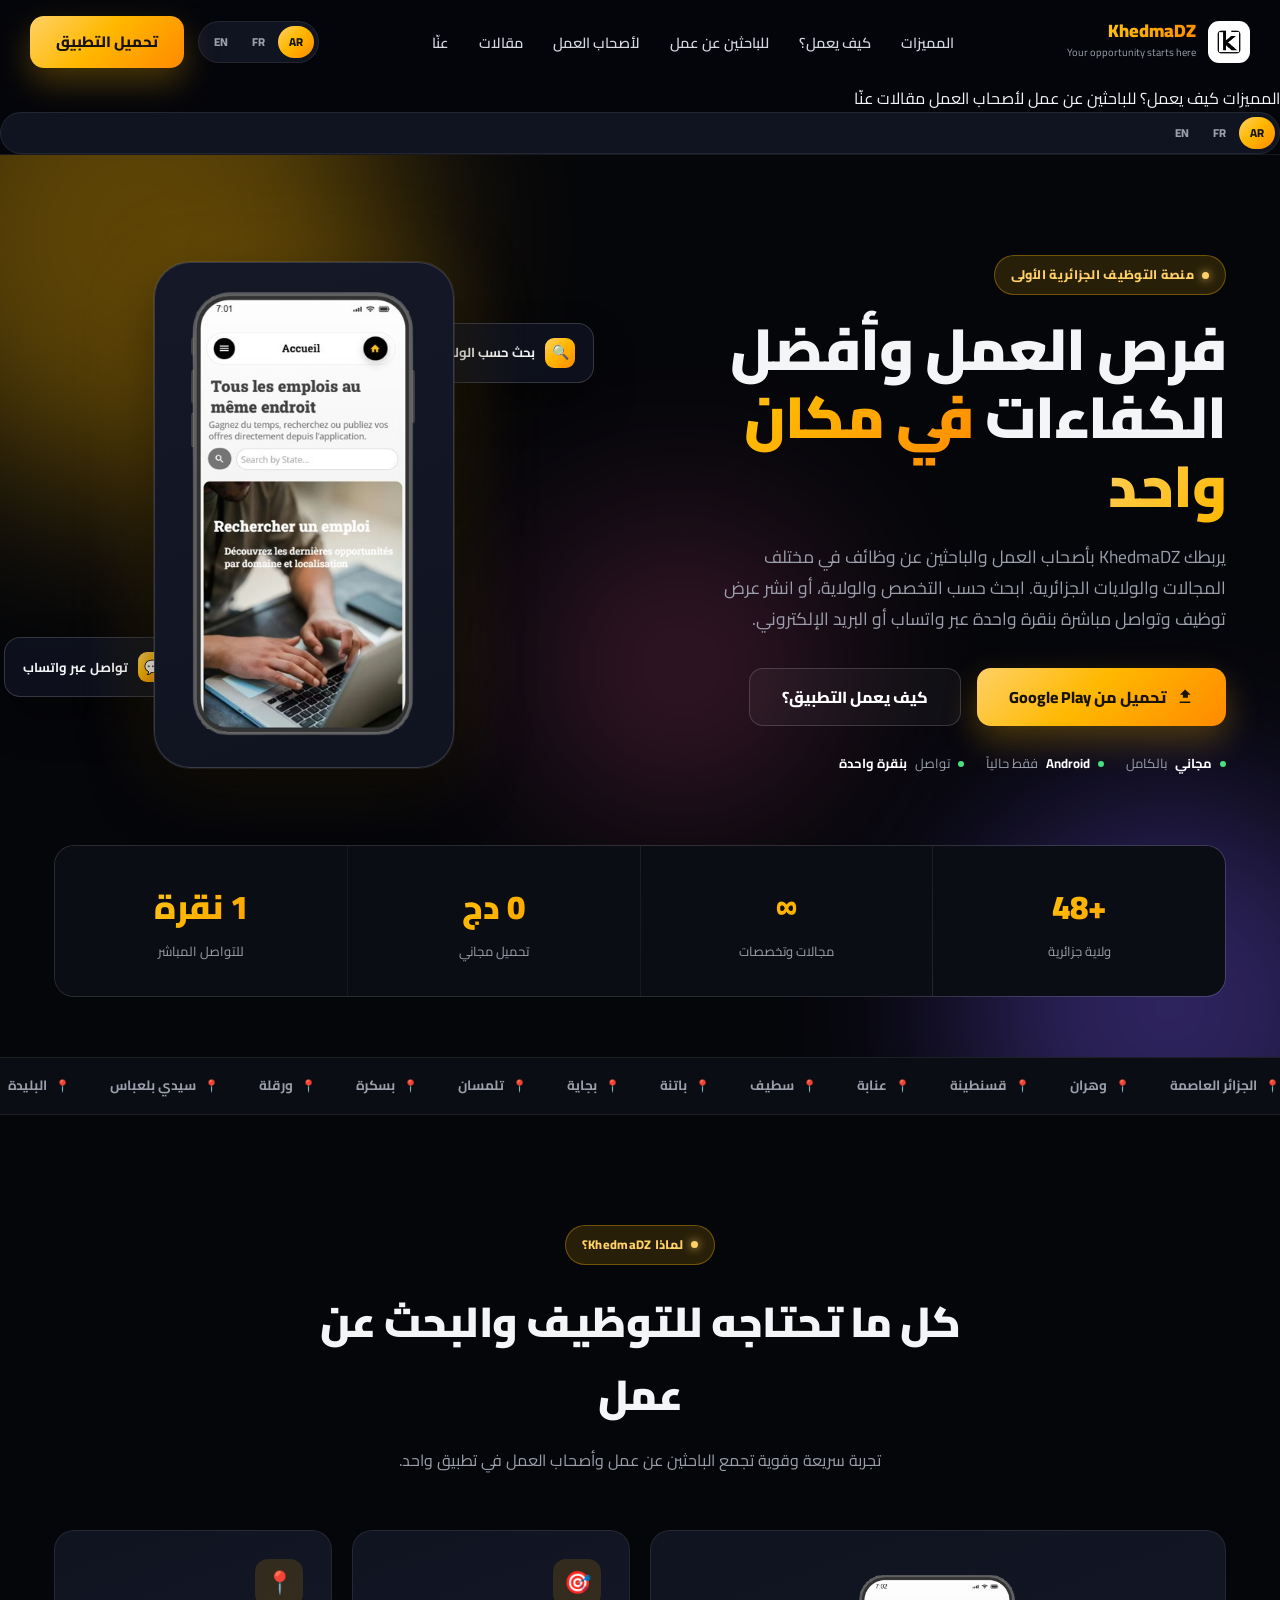
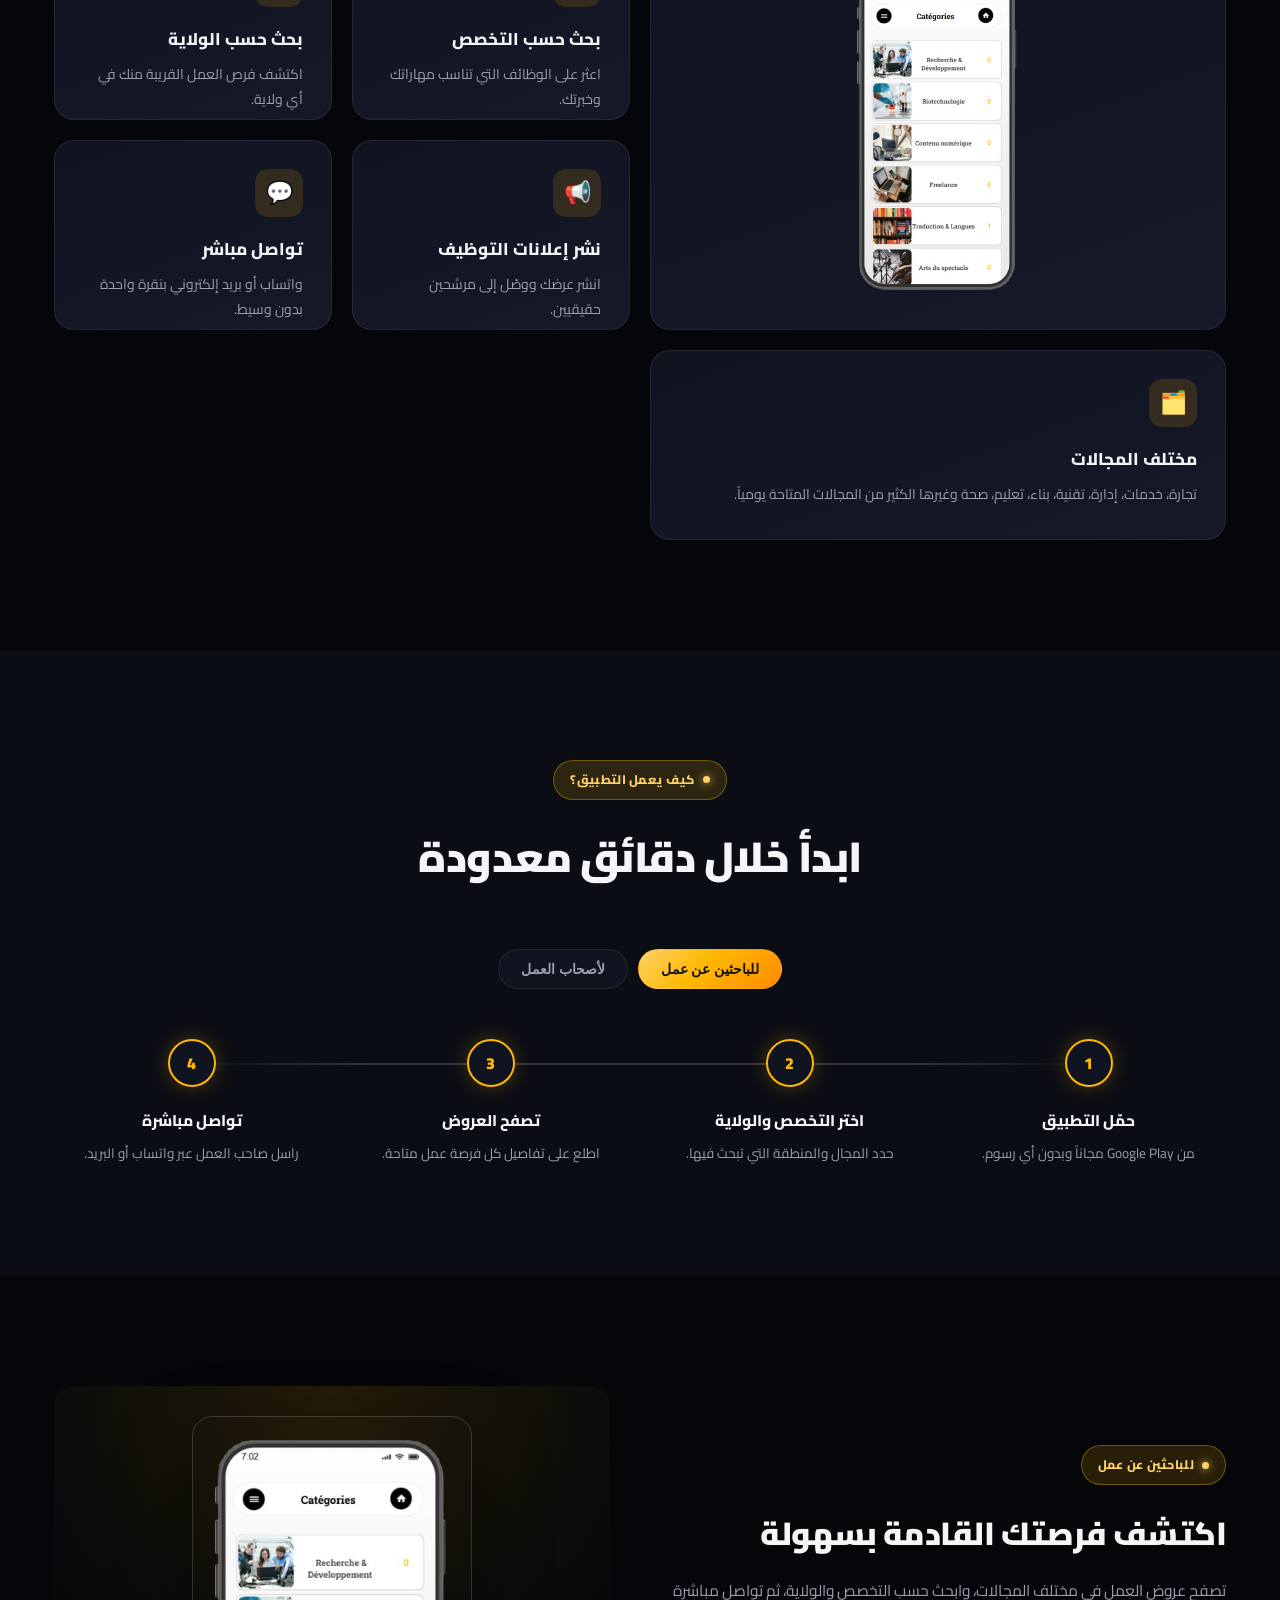
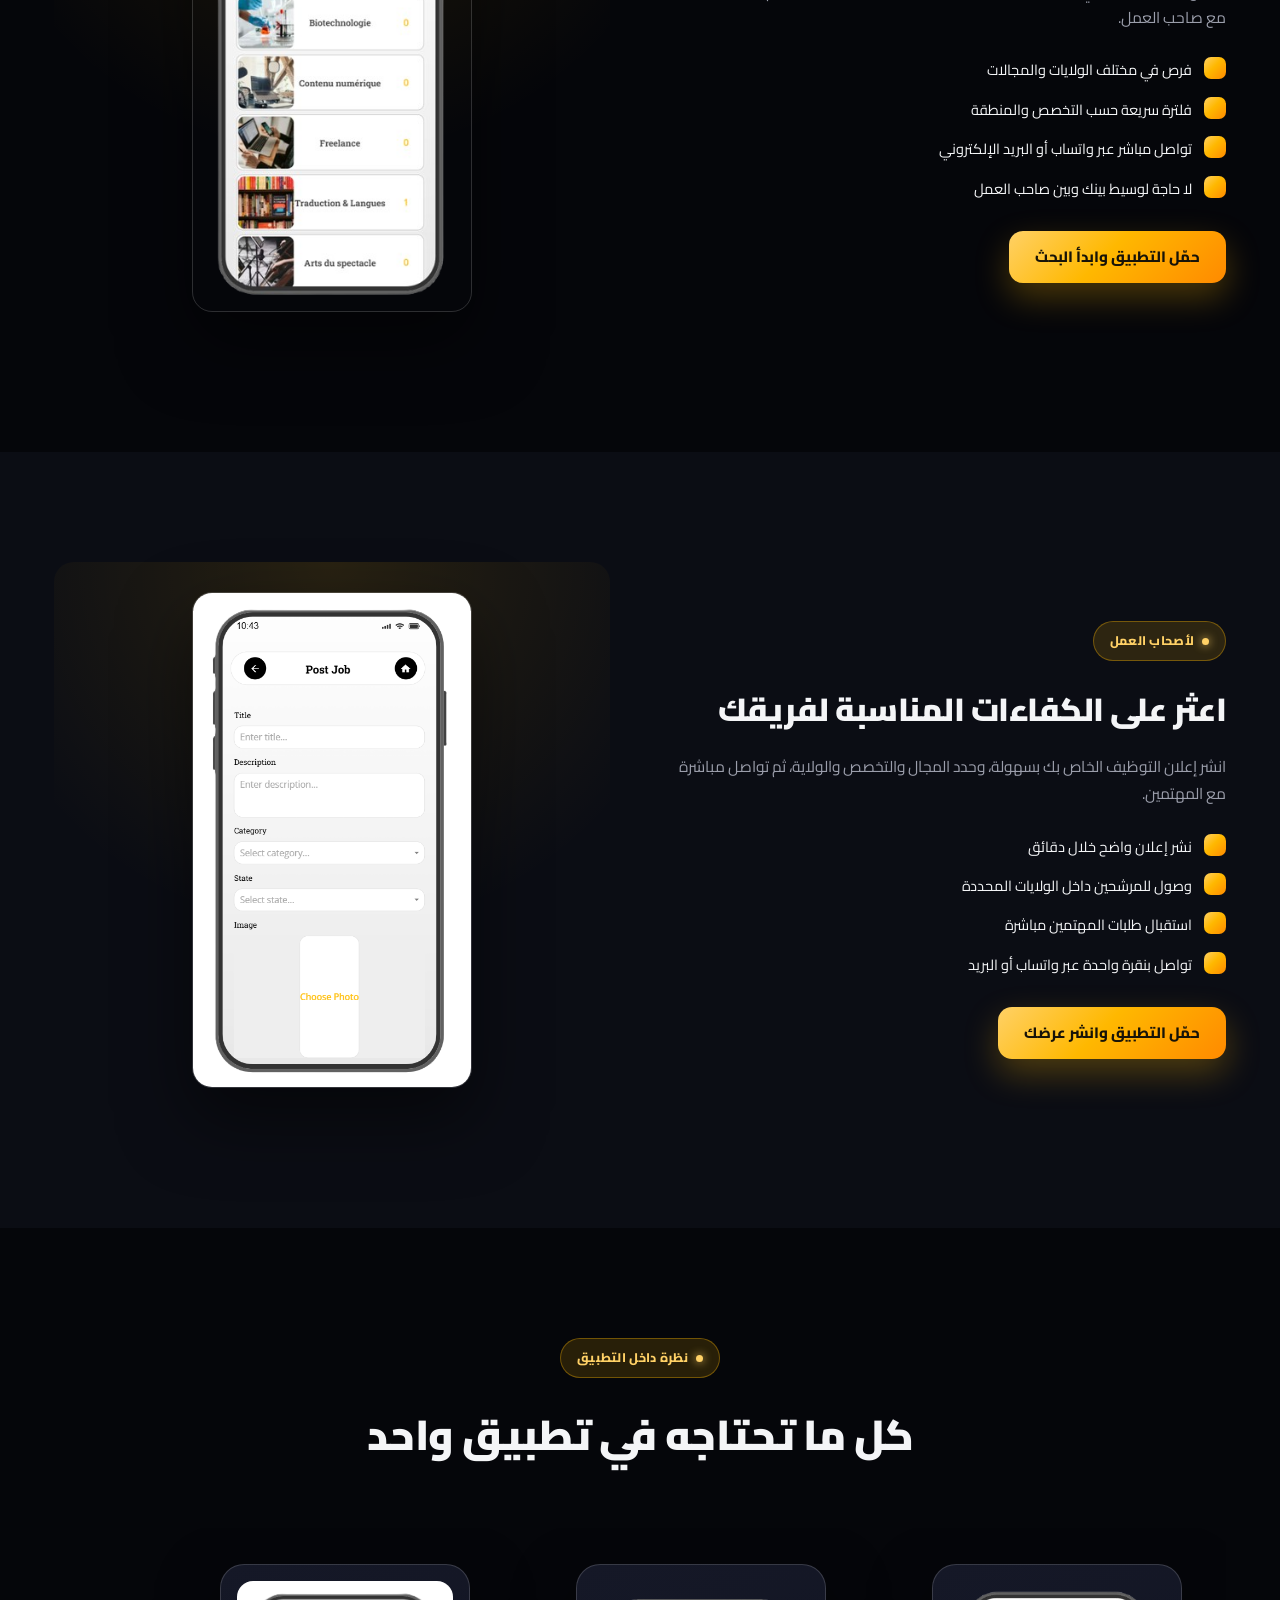
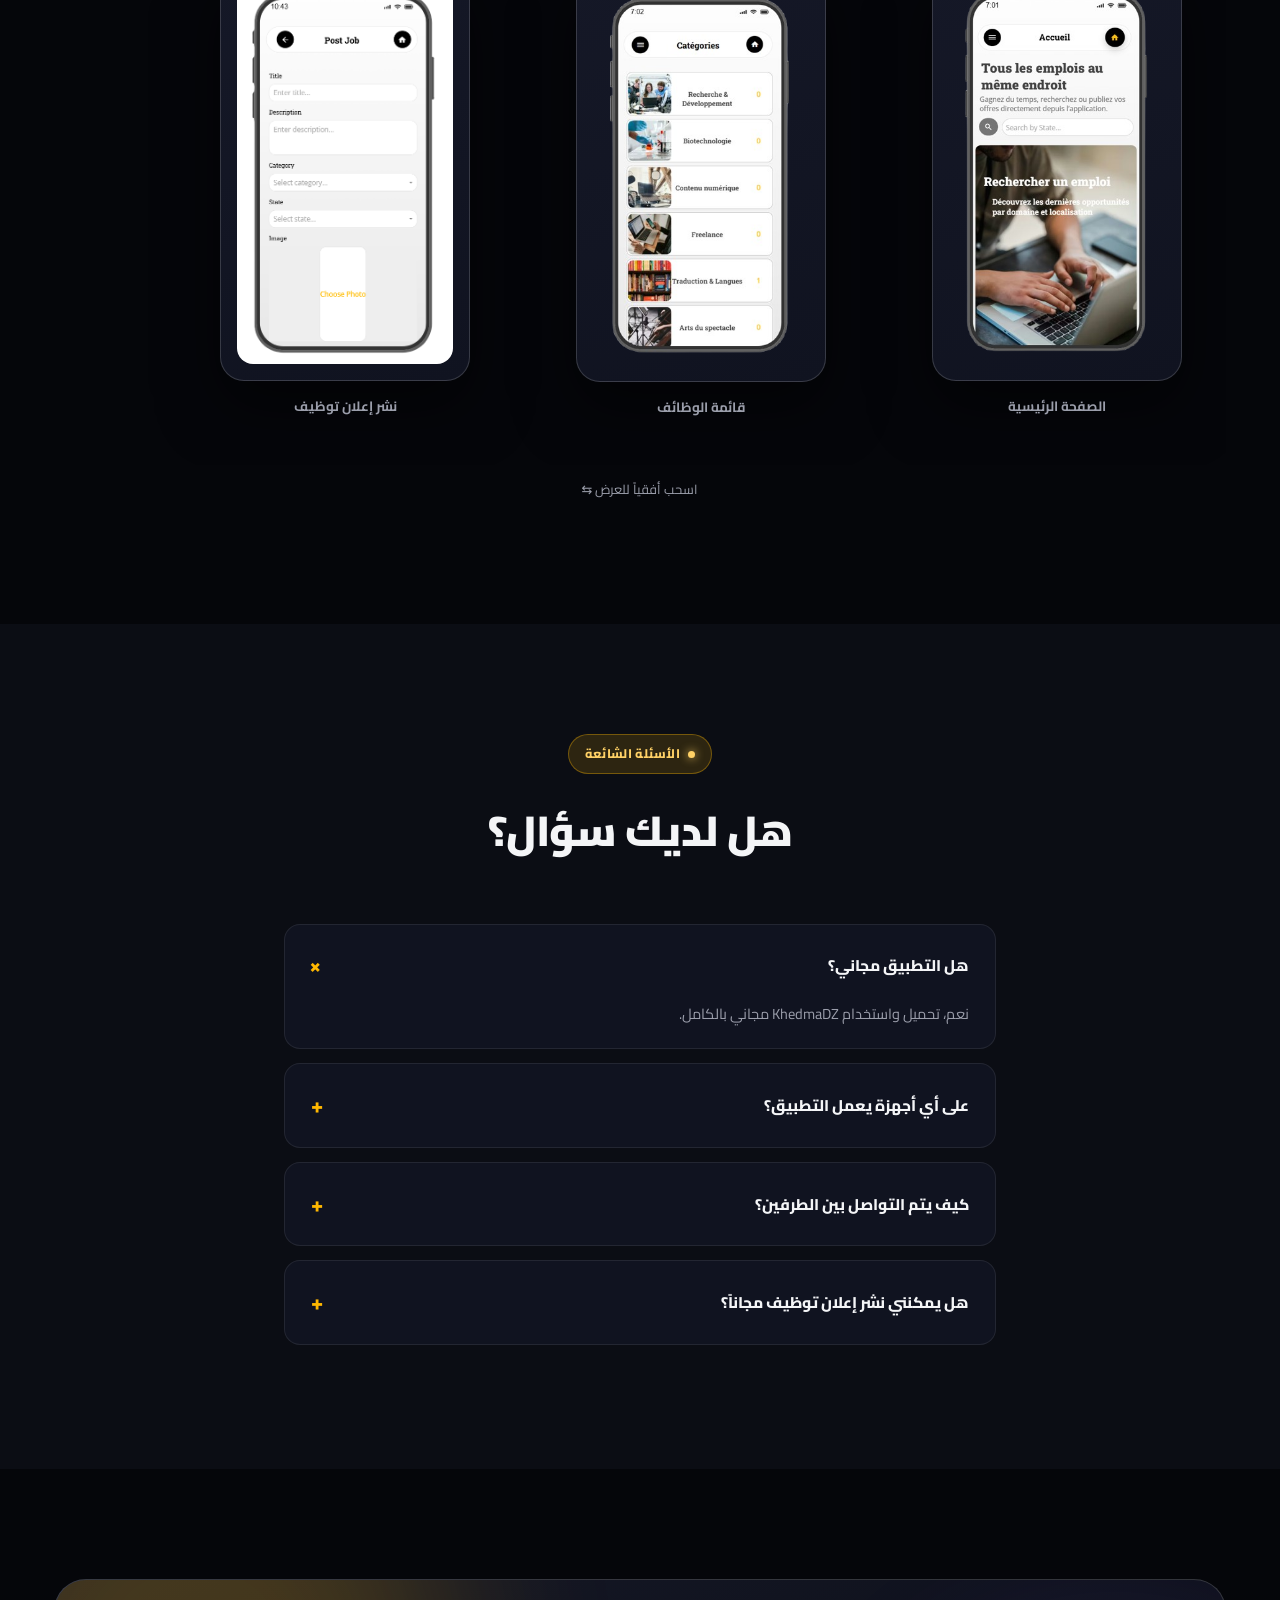
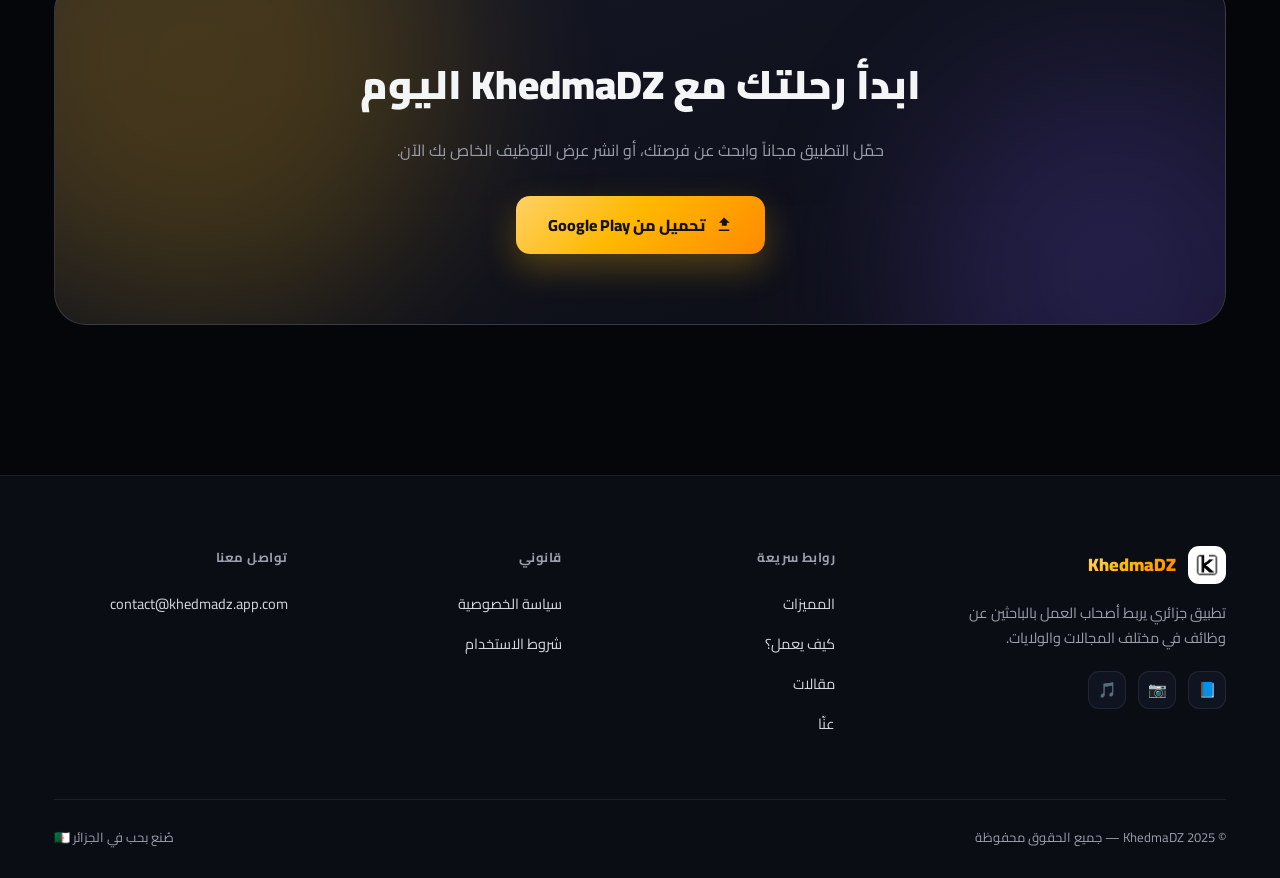
==== commit 5b2cac26: "Update index.html" ====
--- a/index.html
+++ b/index.html
@@ -16,7 +16,6 @@
 <meta name="description" content="KhedmaDZ تطبيق جزائري يربط أصحاب العمل بالباحثين عن وظائف. ابحث حسب التخصص والولاية أو انشر عرض توظيف وتواصل مباشرة عبر واتساب أو البريد الإلكتروني.">
 <link rel="canonical" href="https://khedmadzapp.com/">
 
-<!-- Open Graph -->
 <meta property="og:title" content="KhedmaDZ | فرص العمل والتوظيف في الجزائر">
 <meta property="og:description" content="ابحث عن وظيفة أو انشر عرض توظيف في مختلف الولايات والمجالات، وتواصل مباشرة بنقرة واحدة.">
 <meta property="og:image" content="https://khedmadzapp.com/design.dz.png">
@@ -39,7 +38,7 @@
       </div>
     </a>
 
-    <nav class="main-nav" aria-label="القائمة الرئيسية">
+    <nav class="main-nav">
       <ul>
         <li><a href="#features">المميزات</a></li>
         <li><a href="#how-it-works">كيف يعمل؟</a></li>
@@ -56,7 +55,7 @@
         <a href="fr/index.html">FR</a>
         <a href="en/index.html">EN</a>
       </div>
-      <a href="#download" class="btn btn-primary js-download-btn">تحميل التطبيق</a>
+      <a class="btn btn-primary js-download-btn" role="button" tabindex="0">تحميل التطبيق</a>
     </div>
 
     <input type="checkbox" id="nav-toggle" class="nav-toggle">
@@ -80,116 +79,134 @@
 
 <!-- ===================== Hero ===================== -->
 <section class="hero">
+  <div class="aurora"><span class="a1"></span><span class="a2"></span><span class="a3"></span></div>
+
   <div class="container hero-grid">
-    <div class="hero-copy">
+    <div class="hero-copy" data-reveal>
       <span class="badge">منصة التوظيف الجزائرية الأولى</span>
-      <h1>فرص العمل وأفضل الكفاءات <span>في مكان واحد</span></h1>
+      <h1>فرص العمل وأفضل الكفاءات <span class="grad">في مكان واحد</span></h1>
       <p class="hero-lead">
-        يربطك تطبيق KhedmaDZ بأصحاب العمل والباحثين عن وظائف في مختلف
-        المجالات والولايات الجزائرية. ابحث حسب التخصص والولاية، أو انشر
-        عرض توظيف وتواصل مباشرة بنقرة واحدة عبر واتساب أو البريد الإلكتروني.
+        يربطك KhedmaDZ بأصحاب العمل والباحثين عن وظائف في مختلف المجالات
+        والولايات الجزائرية. ابحث حسب التخصص والولاية، أو انشر عرض توظيف
+        وتواصل مباشرة بنقرة واحدة عبر واتساب أو البريد الإلكتروني.
       </p>
 
       <div class="hero-actions">
-        <a id="download-btn" class="btn btn-primary js-download-btn" role="button" tabindex="0">
+        <a class="btn btn-primary btn-lg js-download-btn" role="button" tabindex="0">
           <svg viewBox="0 0 24 24" xmlns="http://www.w3.org/2000/svg"><path fill="currentColor" d="M5 20h14v-2H5v2zm7-18L5.33 9h3.84v4h6.66V9h3.84L12 2z"/></svg>
           تحميل من Google Play
         </a>
-        <a href="#how-it-works" class="btn btn-outline">كيف يعمل التطبيق؟</a>
-      </div>
-
-      <div class="hero-note">
-        <b>مجاني بالكامل</b> · متوفر حالياً لأجهزة Android
-      </div>
-
-      <div class="hero-stats">
-        <div class="stat"><b>+48</b><span>ولاية جزائرية</span></div>
-        <div class="stat"><b>مختلف</b><span>المجالات والتخصصات</span></div>
-        <div class="stat"><b>نقرة واحدة</b><span>للتواصل المباشر</span></div>
-      </div>
-    </div>
-
-    <div class="hero-media">
-      <div class="float-card c1">🔍 بحث حسب الولاية</div>
-      <div class="float-card c2">💬 تواصل عبر واتساب</div>
+        <a href="#how-it-works" class="btn btn-ghost btn-lg">كيف يعمل التطبيق؟</a>
+      </div>
+
+      <div class="hero-trust">
+        <span class="dot"><b>مجاني</b> بالكامل</span>
+        <span class="dot"><b>Android</b> فقط حالياً</span>
+        <span class="dot">تواصل <b>بنقرة واحدة</b></span>
+      </div>
+    </div>
+
+    <div class="hero-media" data-reveal="scale">
+      <div class="float-card c1"><span class="ic">🔍</span> بحث حسب الولاية</div>
+      <div class="float-card c2"><span class="ic">💬</span> تواصل عبر واتساب</div>
       <div class="phone-frame">
         <img src="screenshot2.png" alt="الصفحة الرئيسية لتطبيق KhedmaDZ">
       </div>
     </div>
   </div>
-</section>
-
-<!-- ===================== Features ===================== -->
+
+  <div class="container">
+    <div class="stats-bar" data-reveal>
+      <div class="stat"><b>+48</b><span>ولاية جزائرية</span></div>
+      <div class="stat"><b>∞</b><span>مجالات وتخصصات</span></div>
+      <div class="stat"><b>0 دج</b><span>تحميل مجاني</span></div>
+      <div class="stat"><b>1 نقرة</b><span>للتواصل المباشر</span></div>
+    </div>
+  </div>
+</section>
+
+<!-- ===================== Marquee ===================== -->
+<div class="marquee">
+  <div class="marquee-track">
+    <span>الجزائر العاصمة</span><span>وهران</span><span>قسنطينة</span><span>عنابة</span>
+    <span>سطيف</span><span>باتنة</span><span>بجاية</span><span>تلمسان</span>
+    <span>بسكرة</span><span>ورقلة</span><span>سيدي بلعباس</span><span>البليدة</span>
+    <span>الجزائر العاصمة</span><span>وهران</span><span>قسنطينة</span><span>عنابة</span>
+    <span>سطيف</span><span>باتنة</span><span>بجاية</span><span>تلمسان</span>
+    <span>بسكرة</span><span>ورقلة</span><span>سيدي بلعباس</span><span>البليدة</span>
+  </div>
+</div>
+
+<!-- ===================== Features (Bento) ===================== -->
 <section id="features" class="section">
   <div class="container">
-    <div class="eyebrow">
+    <div class="eyebrow" data-reveal>
       <span class="badge">لماذا KhedmaDZ؟</span>
       <h2>كل ما تحتاجه للتوظيف والبحث عن عمل</h2>
-      <p>تجربة سهلة وسريعة تجمع الباحثين عن عمل وأصحاب العمل في تطبيق واحد.</p>
-    </div>
-
-    <div class="grid-3">
-      <div class="card">
+      <p>تجربة سريعة وقوية تجمع الباحثين عن عمل وأصحاب العمل في تطبيق واحد.</p>
+    </div>
+
+    <div class="bento" data-reveal>
+      <div class="bento-item span-2 row-2 bento-visual">
+        <img src="screenshot1.png" alt="قائمة عروض العمل في KhedmaDZ">
+      </div>
+      <div class="bento-item">
         <div class="icon">🎯</div>
         <h3>بحث حسب التخصص</h3>
-        <p>اعثر على الوظائف التي تناسب مهاراتك وخبرتك في مختلف المجالات.</p>
-      </div>
-      <div class="card">
+        <p>اعثر على الوظائف التي تناسب مهاراتك وخبرتك.</p>
+      </div>
+      <div class="bento-item">
         <div class="icon">📍</div>
         <h3>بحث حسب الولاية</h3>
-        <p>اكتشف فرص العمل القريبة منك في أي ولاية جزائرية.</p>
-      </div>
-      <div class="card">
+        <p>اكتشف فرص العمل القريبة منك في أي ولاية.</p>
+      </div>
+      <div class="bento-item">
         <div class="icon">📢</div>
         <h3>نشر إعلانات التوظيف</h3>
-        <p>يمكن لأصحاب العمل نشر عروضهم والوصول إلى مرشحين حقيقيين.</p>
-      </div>
-      <div class="card">
+        <p>انشر عرضك ووصّل إلى مرشحين حقيقيين.</p>
+      </div>
+      <div class="bento-item">
         <div class="icon">💬</div>
         <h3>تواصل مباشر</h3>
-        <p>تواصل عبر واتساب أو البريد الإلكتروني بنقرة واحدة، بدون وسيط.</p>
-      </div>
-      <div class="card">
+        <p>واتساب أو بريد إلكتروني بنقرة واحدة بدون وسيط.</p>
+      </div>
+      <div class="bento-item span-2">
         <div class="icon">🗂️</div>
         <h3>مختلف المجالات</h3>
-        <p>تجارة، خدمات، إدارة، تقنية، بناء، تعليم، صحة وغيرها الكثير.</p>
-      </div>
-      <div class="card">
-        <div class="icon">⚡</div>
-        <h3>سهولة الاستخدام</h3>
-        <p>واجهة بسيطة تساعدك على الوصول إلى ما تحتاجه بسرعة.</p>
+        <p>تجارة، خدمات، إدارة، تقنية، بناء، تعليم، صحة وغيرها الكثير من المجالات المتاحة يومياً.</p>
       </div>
     </div>
   </div>
 </section>
 
 <!-- ===================== How it works ===================== -->
-<section id="how-it-works" class="section section-alt">
-  <div class="container">
-    <div class="eyebrow">
+<section id="how-it-works" class="section" style="background:var(--bg-soft)">
+  <div class="container">
+    <div class="eyebrow" data-reveal>
       <span class="badge">كيف يعمل التطبيق؟</span>
-      <h2>ابدأ خلال دقائق</h2>
-    </div>
-
-    <div class="grid-2" style="margin-bottom:20px">
-      <div>
-        <h3 style="text-align:center;margin-bottom:20px">للباحثين عن عمل</h3>
-        <div class="steps" style="grid-template-columns:1fr">
-          <div class="step"><div class="num">1</div><h4>حمّل التطبيق</h4><p>حمّل KhedmaDZ من Google Play مجاناً.</p></div>
-          <div class="step"><div class="num">2</div><h4>اختر التخصص والولاية</h4><p>حدد المجال والمنطقة التي تبحث فيها.</p></div>
-          <div class="step"><div class="num">3</div><h4>تصفح العروض</h4><p>اطلع على تفاصيل كل فرصة عمل متاحة.</p></div>
-          <div class="step"><div class="num">4</div><h4>تواصل مباشرة</h4><p>راسل صاحب العمل عبر واتساب أو البريد.</p></div>
-        </div>
-      </div>
-
-      <div>
-        <h3 style="text-align:center;margin-bottom:20px">لأصحاب العمل</h3>
-        <div class="steps" style="grid-template-columns:1fr">
-          <div class="step"><div class="num">1</div><h4>حمّل التطبيق</h4><p>حمّل KhedmaDZ من Google Play مجاناً.</p></div>
-          <div class="step"><div class="num">2</div><h4>أنشئ إعلانك</h4><p>أضف تفاصيل الوظيفة والمجال والولاية.</p></div>
-          <div class="step"><div class="num">3</div><h4>انشر العرض</h4><p>يظهر إعلانك للباحثين المناسبين.</p></div>
-          <div class="step"><div class="num">4</div><h4>استقبل المرشحين</h4><p>تواصل مع المهتمين بنقرة واحدة.</p></div>
-        </div>
+      <h2>ابدأ خلال دقائق معدودة</h2>
+    </div>
+
+    <div class="tabs" data-reveal>
+      <button class="tab-btn active" data-tab="seekers">للباحثين عن عمل</button>
+      <button class="tab-btn" data-tab="employers">لأصحاب العمل</button>
+    </div>
+
+    <div class="tab-panel active" id="tab-seekers" data-reveal>
+      <div class="timeline">
+        <div class="tl-step"><div class="num">1</div><h4>حمّل التطبيق</h4><p>من Google Play مجاناً وبدون أي رسوم.</p></div>
+        <div class="tl-step"><div class="num">2</div><h4>اختر التخصص والولاية</h4><p>حدد المجال والمنطقة التي تبحث فيها.</p></div>
+        <div class="tl-step"><div class="num">3</div><h4>تصفح العروض</h4><p>اطلع على تفاصيل كل فرصة عمل متاحة.</p></div>
+        <div class="tl-step"><div class="num">4</div><h4>تواصل مباشرة</h4><p>راسل صاحب العمل عبر واتساب أو البريد.</p></div>
+      </div>
+    </div>
+
+    <div class="tab-panel" id="tab-employers" data-reveal>
+      <div class="timeline">
+        <div class="tl-step"><div class="num">1</div><h4>حمّل التطبيق</h4><p>من Google Play مجاناً وبدون أي رسوم.</p></div>
+        <div class="tl-step"><div class="num">2</div><h4>أنشئ إعلانك</h4><p>أضف تفاصيل الوظيفة والمجال والولاية.</p></div>
+        <div class="tl-step"><div class="num">3</div><h4>انشر العرض</h4><p>يظهر إعلانك للباحثين المناسبين مباشرة.</p></div>
+        <div class="tl-step"><div class="num">4</div><h4>استقبل المرشحين</h4><p>تواصل مع المهتمين بنقرة واحدة فقط.</p></div>
       </div>
     </div>
   </div>
@@ -198,31 +215,31 @@
 <!-- ===================== Job seekers ===================== -->
 <section id="job-seekers" class="section">
   <div class="container split">
-    <div class="split-copy">
+    <div class="split-copy" data-reveal>
       <span class="badge">للباحثين عن عمل</span>
       <h2>اكتشف فرصتك القادمة بسهولة</h2>
       <p>تصفح عروض العمل في مختلف المجالات، وابحث حسب التخصص والولاية، ثم تواصل مباشرة مع صاحب العمل.</p>
       <ul class="check-list">
-        <li>آلاف الفرص في مختلف الولايات والمجالات</li>
+        <li>فرص في مختلف الولايات والمجالات</li>
         <li>فلترة سريعة حسب التخصص والمنطقة</li>
         <li>تواصل مباشر عبر واتساب أو البريد الإلكتروني</li>
         <li>لا حاجة لوسيط بينك وبين صاحب العمل</li>
       </ul>
       <a class="btn btn-primary js-download-btn" role="button" tabindex="0">حمّل التطبيق وابدأ البحث</a>
     </div>
-    <div class="split-media">
+    <div class="split-media" data-reveal="scale">
       <img src="screenshot1.png" alt="قائمة عروض العمل في تطبيق KhedmaDZ">
     </div>
   </div>
 </section>
 
 <!-- ===================== Employers ===================== -->
-<section id="employers" class="section section-alt">
+<section id="employers" class="section" style="background:var(--bg-soft)">
   <div class="container split reverse">
-    <div class="split-media">
+    <div class="split-media" data-reveal="scale">
       <img src="screenshot3.png" alt="نشر إعلان توظيف في تطبيق KhedmaDZ">
     </div>
-    <div class="split-copy">
+    <div class="split-copy" data-reveal>
       <span class="badge">لأصحاب العمل</span>
       <h2>اعثر على الكفاءات المناسبة لفريقك</h2>
       <p>انشر إعلان التوظيف الخاص بك بسهولة، وحدد المجال والتخصص والولاية، ثم تواصل مباشرة مع المهتمين.</p>
@@ -240,12 +257,12 @@
 <!-- ===================== Screenshots ===================== -->
 <section class="section">
   <div class="container">
-    <div class="eyebrow">
+    <div class="eyebrow" data-reveal>
       <span class="badge">نظرة داخل التطبيق</span>
       <h2>كل ما تحتاجه في تطبيق واحد</h2>
     </div>
 
-    <div class="screens-wrap">
+    <div class="screens-wrap" data-reveal>
       <figure class="shot">
         <div class="shot-frame"><img src="screenshot2.png" alt="الصفحة الرئيسية"></div>
         <figcaption>الصفحة الرئيسية</figcaption>
@@ -264,26 +281,26 @@
 </section>
 
 <!-- ===================== FAQ ===================== -->
-<section class="section section-alt">
+<section class="section" style="background:var(--bg-soft)">
   <div class="container" style="max-width:760px">
-    <div class="eyebrow">
+    <div class="eyebrow" data-reveal>
       <span class="badge">الأسئلة الشائعة</span>
       <h2>هل لديك سؤال؟</h2>
     </div>
 
-    <details class="faq-item" open>
+    <details class="faq-item" open data-reveal>
       <summary>هل التطبيق مجاني؟</summary>
       <p>نعم، تحميل واستخدام KhedmaDZ مجاني بالكامل.</p>
     </details>
-    <details class="faq-item">
+    <details class="faq-item" data-reveal>
       <summary>على أي أجهزة يعمل التطبيق؟</summary>
       <p>KhedmaDZ متوفر حالياً لأجهزة Android فقط عبر Google Play.</p>
     </details>
-    <details class="faq-item">
+    <details class="faq-item" data-reveal>
       <summary>كيف يتم التواصل بين الطرفين؟</summary>
       <p>يتم التواصل مباشرة عبر واتساب أو البريد الإلكتروني بنقرة واحدة، دون وسيط.</p>
     </details>
-    <details class="faq-item">
+    <details class="faq-item" data-reveal>
       <summary>هل يمكنني نشر إعلان توظيف مجاناً؟</summary>
       <p>نعم، يمكن لأصحاب العمل نشر إعلاناتهم من خلال التطبيق مباشرة.</p>
     </details>
@@ -291,12 +308,13 @@
 </section>
 
 <!-- ===================== Final CTA ===================== -->
-<section id="download" class="section">
-  <div class="container">
-    <div class="cta-band">
+<section class="section">
+  <div class="container">
+    <div class="cta-band" data-reveal="scale">
+      <div class="aurora"><span class="a1"></span><span class="a2"></span></div>
       <h2>ابدأ رحلتك مع KhedmaDZ اليوم</h2>
       <p>حمّل التطبيق مجاناً وابحث عن فرصتك، أو انشر عرض التوظيف الخاص بك الآن.</p>
-      <a class="btn btn-primary js-download-btn" role="button" tabindex="0">
+      <a class="btn btn-primary btn-lg js-download-btn" role="button" tabindex="0">
         <svg viewBox="0 0 24 24" xmlns="http://www.w3.org/2000/svg"><path fill="currentColor" d="M5 20h14v-2H5v2zm7-18L5.33 9h3.84v4h6.66V9h3.84L12 2z"/></svg>
         تحميل من Google Play
       </a>
@@ -310,10 +328,15 @@
     <div class="footer-grid">
       <div class="footer-col footer-brand">
         <div class="brand">
-          <img class="logo" src="design.dz.png" alt="KhedmaDZ" style="height:40px;width:40px">
+          <img class="logo" src="design.dz.png" alt="KhedmaDZ" style="height:38px;width:38px">
           <div class="brand-text"><div class="title">KhedmaDZ</div></div>
         </div>
         <p>تطبيق جزائري يربط أصحاب العمل بالباحثين عن وظائف في مختلف المجالات والولايات.</p>
+        <div class="social-row">
+          <a href="https://www.facebook.com/share/175tyBWDvn/" target="_blank" rel="noopener" aria-label="Facebook">📘</a>
+          <a href="https://www.instagram.com/khedma__dz" target="_blank" rel="noopener" aria-label="Instagram">📷</a>
+          <a href="https://www.tiktok.com/@khedma__dz" target="_blank" rel="noopener" aria-label="TikTok">🎵</a>
+        </div>
       </div>
 
       <div class="footer-col">
@@ -326,4 +349,83 @@
         </ul>
       </div>
 
-      <div 
+      <div class="footer-col">
+        <h4>قانوني</h4>
+        <ul>
+          <li><a href="privacy.html">سياسة الخصوصية</a></li>
+          <li><a href="terms.html">شروط الاستخدام</a></li>
+        </ul>
+      </div>
+
+      <div class="footer-col">
+        <h4>تواصل معنا</h4>
+        <ul>
+          <li><a href="mailto:contact@khedmadz.app.com">contact@khedmadz.app.com</a></li>
+        </ul>
+      </div>
+    </div>
+
+    <div class="footer-bottom">
+      <span>© 2025 KhedmaDZ — جميع الحقوق محفوظة</span>
+      <span>صُنع بحب في الجزائر 🇩🇿</span>
+    </div>
+  </div>
+</footer>
+
+<!-- ===================== Scripts ===================== -->
+<script>
+/* Download tracking */
+(function(){
+  var url = 'https://play.google.com/store/apps/details?id=com.khedmadz.app';
+  var sendTo = 'AW-17768304312/j-SLCO2goMsbELidy5hC';
+
+  function goUrl(){ window.location.href = url; }
+  function reportAndGo(e){
+    if (e && e.preventDefault) e.preventDefault();
+    if (typeof gtag !== 'function'){ goUrl(); return; }
+    var called = false;
+    var callback = function(){ if (called) return; called = true; goUrl(); };
+    try{
+      gtag('event','conversion',{ 'send_to': sendTo, 'event_callback': callback });
+      setTimeout(callback, 1500);
+    }catch(err){ goUrl(); }
+  }
+  document.querySelectorAll('.js-download-btn').forEach(function(btn){
+    btn.addEventListener('click', reportAndGo, false);
+    btn.addEventListener('keypress', function(e){
+      var key = e.key || e.keyCode;
+      if (key === 'Enter' || key === ' ' || key === 13 || key === 32) reportAndGo(e);
+    }, false);
+  });
+})();
+
+/* Scroll reveal */
+(function(){
+  var els = document.querySelectorAll('[data-reveal]');
+  var obs = new IntersectionObserver(function(entries){
+    entries.forEach(function(entry){
+      if (entry.isIntersecting){
+        entry.target.classList.add('in-view');
+        obs.unobserve(entry.target);
+      }
+    });
+  }, { threshold: 0.15 });
+  els.forEach(function(el){ obs.observe(el); });
+})();
+
+/* How it works tabs */
+(function(){
+  var buttons = document.querySelectorAll('.tab-btn');
+  buttons.forEach(function(btn){
+    btn.addEventListener('click', function(){
+      buttons.forEach(function(b){ b.classList.remove('active'); });
+      document.querySelectorAll('.tab-panel').forEach(function(p){ p.classList.remove('active'); });
+      btn.classList.add('active');
+      document.getElementById('tab-' + btn.dataset.tab).classList.add('active');
+    });
+  });
+})();
+</script>
+
+</body>
+</html>
--- a/style.css
+++ b/style.css
@@ -1,23 +1,26 @@
 /* =========================================
-   KhedmaDZ — Global Stylesheet
+   KhedmaDZ — Dark Premium Global Stylesheet
    ========================================= */
 
 :root{
-  --accent:#f3c13a;
-  --accent-dark:#d99e0a;
-  --dark:#14181f;
-  --text:#2b2f38;
-  --muted:#6b7280;
-  --bg:#ffffff;
-  --bg-soft:#f8f9fb;
-  --border:#ececef;
-  --card-shadow: 0 10px 30px rgba(20,24,31,0.06);
-  --card-shadow-lg: 0 20px 50px rgba(20,24,31,0.10);
-  --radius:16px;
-  --radius-sm:10px;
-  --max-width:1180px;
-  --font-ar: "Cairo", system-ui, -apple-system, "Segoe UI", Roboto, sans-serif;
-  --font-lat: "Plus Jakarta Sans", system-ui, -apple-system, "Segoe UI", Roboto, sans-serif;
+  --bg:#05060a;
+  --bg-soft:#0b0d14;
+  --surface:#101320;
+  --surface-2:#151827;
+  --border:rgba(255,255,255,0.08);
+  --border-strong:rgba(255,255,255,0.16);
+  --text:#f4f5f7;
+  --muted:#9b9eab;
+  --gold:#ffb800;
+  --gold-2:#ff8a00;
+  --gold-soft:rgba(255,184,0,0.14);
+  --gradient-gold: linear-gradient(135deg,#ffd166 0%,#ffb800 45%,#ff8a00 100%);
+  --radius:20px;
+  --radius-sm:14px;
+  --max-width:1220px;
+  --font-ar:"Cairo", system-ui, sans-serif;
+  --font-lat:"Plus Jakarta Sans", system-ui, sans-serif;
+  --shadow-glow: 0 0 0 1px var(--border), 0 20px 60px rgba(0,0,0,0.5);
 }
 
 *{box-sizing:border-box}
@@ -26,52 +29,125 @@
 body{
   margin:0;
   font-family:var(--font-ar);
+  background:var(--bg);
   color:var(--text);
-  background:var(--bg);
   line-height:1.75;
   -webkit-font-smoothing:antialiased;
+  overflow-x:hidden;
 }
 html[dir="ltr"] body{ font-family:var(--font-lat); }
 
 img{max-width:100%;display:block}
-a{color:inherit}
-ul{margin:0;padding:0}
+a{color:inherit;text-decoration:none}
+ul{margin:0;padding:0;list-style:none}
 
 .container{
   max-width:var(--max-width);
   margin:0 auto;
-  padding:0 20px;
-}
-
-.section{ padding:70px 0; }
-.section-tight{ padding:40px 0; }
-
+  padding:0 24px;
+  position:relative;
+}
+
+.section{ padding:110px 0; position:relative; }
+.section-tight{ padding:60px 0; }
+
+/* =========================================
+   Reveal animation
+   ========================================= */
+[data-reveal]{
+  opacity:0;
+  transform:translateY(28px);
+  transition:opacity .8s cubic-bezier(.2,.8,.2,1), transform .8s cubic-bezier(.2,.8,.2,1);
+}
+[data-reveal].in-view{
+  opacity:1;
+  transform:translateY(0);
+}
+[data-reveal="scale"]{ transform:scale(.92) translateY(20px); }
+[data-reveal="scale"].in-view{ transform:scale(1) translateY(0); }
+
+/* =========================================
+   Aurora background blobs
+   ========================================= */
+.aurora{
+  position:absolute;
+  inset:0;
+  overflow:hidden;
+  z-index:0;
+  pointer-events:none;
+}
+.aurora span{
+  position:absolute;
+  border-radius:50%;
+  filter:blur(90px);
+  opacity:.35;
+  animation:float 14s ease-in-out infinite;
+}
+.aurora .a1{
+  width:520px;height:520px;
+  background:#ffb800;
+  top:-180px; inset-inline-end:-120px;
+}
+.aurora .a2{
+  width:420px;height:420px;
+  background:#7c5cff;
+  bottom:-160px; inset-inline-start:-100px;
+  animation-delay:3s;
+}
+.aurora .a3{
+  width:300px;height:300px;
+  background:#ff5da2;
+  top:40%; inset-inline-start:35%;
+  animation-delay:6s;
+  opacity:.2;
+}
+@keyframes float{
+  0%,100%{ transform:translateY(0) translateX(0) scale(1); }
+  50%{ transform:translateY(-40px) translateX(30px) scale(1.08); }
+}
+
+/* =========================================
+   Badge / eyebrow
+   ========================================= */
 .badge{
   display:inline-flex;
   align-items:center;
-  gap:6px;
-  background:rgba(243,193,58,0.14);
-  color:#8a6a06;
-  font-weight:700;
-  font-size:13px;
-  padding:6px 14px;
+  gap:8px;
+  background:var(--gold-soft);
+  border:1px solid rgba(255,184,0,0.35);
+  color:#ffd166;
+  font-weight:800;
+  font-size:12.5px;
+  letter-spacing:.3px;
+  padding:8px 16px;
   border-radius:999px;
-  margin-bottom:14px;
+  margin-bottom:20px;
+}
+.badge::before{
+  content:"";
+  width:7px;height:7px;
+  border-radius:50%;
+  background:#ffd166;
+  box-shadow:0 0 10px #ffd166;
 }
 
 .eyebrow{
   text-align:center;
-  max-width:640px;
-  margin:0 auto 44px;
+  max-width:680px;
+  margin:0 auto 56px;
+  position:relative;
+  z-index:1;
 }
 .eyebrow h2{
-  font-size:30px;
-  font-weight:800;
-  margin:0 0 10px;
+  font-size:clamp(26px,3.4vw,42px);
+  font-weight:900;
+  margin:0 0 14px;
+  letter-spacing:-.5px;
 }
 .eyebrow p{
   color:var(--muted);
   margin:0;
+  font-size:16px;
 }
 
 /* =========================================
@@ -80,90 +156,84 @@
 .site-header{
   position:sticky;
   top:0;
-  z-index:100;
-  background:rgba(255,255,255,0.9);
-  backdrop-filter:saturate(180%) blur(10px);
+  z-index:200;
+  background:rgba(5,6,10,0.7);
+  backdrop-filter:blur(16px) saturate(160%);
   border-bottom:1px solid var(--border);
 }
 .header-inner{
   display:flex;
   align-items:center;
   justify-content:space-between;
-  padding:14px 0;
-  gap:16px;
+  padding:16px 0;
+  gap:20px;
 }
 .brand{
   display:flex;
   align-items:center;
   gap:12px;
-  text-decoration:none;
-  color:var(--text);
 }
 .brand img.logo{
-  height:48px;
-  width:48px;
+  height:42px;width:42px;
   object-fit:contain;
-  border-radius:12px;
+  border-radius:11px;
   background:#fff;
-  box-shadow:0 4px 14px rgba(0,0,0,0.08);
   padding:4px;
 }
 .brand .brand-text .title{
   font-weight:900;
-  font-size:19px;
+  font-size:18px;
   line-height:1;
+  background:var(--gradient-gold);
+  -webkit-background-clip:text;
+  background-clip:text;
+  color:transparent;
 }
 .brand .brand-text .tag{
-  font-size:11px;
+  font-size:10.5px;
   color:var(--muted);
   margin-top:3px;
 }
 
-.main-nav ul{
-  display:flex;
-  align-items:center;
-  gap:26px;
-  list-style:none;
-}
+.main-nav ul{ display:flex; align-items:center; gap:30px; }
 .main-nav a{
-  text-decoration:none;
   font-weight:600;
-  font-size:15px;
-  color:var(--text);
-  transition:color .2s ease;
-}
-.main-nav a:hover{ color:var(--accent-dark); }
-
-.header-actions{
-  display:flex;
-  align-items:center;
-  gap:14px;
-}
+  font-size:14.5px;
+  color:#d6d8e0;
+  position:relative;
+  padding:4px 0;
+}
+.main-nav a::after{
+  content:"";
+  position:absolute;
+  bottom:-4px; right:0;
+  width:0; height:2px;
+  background:var(--gradient-gold);
+  transition:width .25s ease;
+}
+.main-nav a:hover::after{ width:100%; }
+
+.header-actions{ display:flex; align-items:center; gap:14px; }
 
 .lang-switch{
-  display:flex;
-  align-items:center;
-  gap:4px;
-  background:var(--bg-soft);
+  display:flex; align-items:center; gap:2px;
+  background:var(--surface);
   border:1px solid var(--border);
   border-radius:999px;
   padding:4px;
 }
 .lang-switch a{
-  display:inline-block;
-  padding:5px 10px;
-  font-size:12px;
+  padding:6px 11px;
+  font-size:11.5px;
   font-weight:800;
-  text-decoration:none;
   color:var(--muted);
   border-radius:999px;
 }
 .lang-switch a.active{
-  background:var(--dark);
-  color:#fff;
-}
-
-/* mobile nav toggle */
+  background:var(--gradient-gold);
+  color:#111;
+}
+
 .nav-toggle{ display:none; }
 .nav-toggle-label{
   display:none;
@@ -173,9 +243,8 @@
   padding:6px;
 }
 .nav-toggle-label span{
-  width:24px;
-  height:2px;
-  background:var(--text);
+  width:24px;height:2px;
+  background:#fff;
   border-radius:2px;
 }
 
@@ -187,131 +256,626 @@
   align-items:center;
   justify-content:center;
   gap:10px;
-  min-height:50px;
-  padding:0 24px;
-  border-radius:12px;
-  text-decoration:none;
+  min-height:52px;
+  padding:0 26px;
+  border-radius:14px;
   font-weight:800;
   font-size:15px;
   border:none;
   cursor:pointer;
-  transition:transform .2s ease, box-shadow .2s ease, filter .2s ease;
-}
-.btn svg{ width:18px; height:18px; flex:0 0 auto; }
+  transition:transform .25s ease, box-shadow .25s ease, filter .25s ease;
+  white-space:nowrap;
+}
+.btn svg{ width:18px;height:18px;flex:0 0 auto; }
 
 .btn-primary{
-  background:var(--accent);
-  color:#171717;
-  box-shadow:0 10px 24px rgba(243,193,58,0.35);
+  background:var(--gradient-gold);
+  color:#171308;
+  box-shadow:0 14px 34px rgba(255,184,0,0.28);
 }
 .btn-primary:hover{
-  transform:translateY(-2px);
-  filter:brightness(0.97);
-}
-
-.btn-outline{
-  background:#fff;
-  color:var(--text);
-  border:1.5px solid var(--border);
-}
-.btn-outline:hover{
-  border-color:var(--dark);
-}
-
-.btn-dark{
-  background:var(--dark);
+  transform:translateY(-3px);
+  box-shadow:0 18px 44px rgba(255,184,0,0.4);
+}
+
+.btn-ghost{
+  background:rgba(255,255,255,0.04);
   color:#fff;
-}
-.btn-dark:hover{ filter:brightness(1.15); }
-
-.btn-block{ width:100%; }
+  border:1.5px solid var(--border-strong);
+}
+.btn-ghost:hover{
+  background:rgba(255,255,255,0.08);
+  border-color:rgba(255,255,255,0.3);
+}
+
+.btn-lg{ min-height:58px; padding:0 32px; font-size:16px; }
+
+/* =========================================
+   Marquee (wilayas ticker)
+   ========================================= */
+.marquee{
+  border-top:1px solid var(--border);
+  border-bottom:1px solid var(--border);
+  background:var(--bg-soft);
+  overflow:hidden;
+  padding:16px 0;
+}
+.marquee-track{
+  display:flex;
+  gap:40px;
+  width:max-content;
+  animation:scrollX 32s linear infinite;
+}
+.marquee-track span{
+  font-size:13.5px;
+  font-weight:700;
+  color:var(--muted);
+  display:flex;
+  align-items:center;
+  gap:8px;
+  white-space:nowrap;
+}
+.marquee-track span::before{ content:"📍"; font-size:12px; }
+@keyframes scrollX{
+  from{ transform:translateX(0); }
+  to{ transform:translateX(-50%); }
+}
 
 /* =========================================
    Hero
    ========================================= */
 .hero{
-  padding:64px 0 40px;
-  background:
-    radial-gradient(60% 60% at 85% 10%, rgba(243,193,58,0.16), transparent),
-    var(--bg);
+  position:relative;
+  padding:100px 0 60px;
 }
 .hero-grid{
   display:grid;
-  grid-template-columns:1.05fr 0.95fr;
-  gap:50px;
-  align-items:center;
+  grid-template-columns:1.1fr .9fr;
+  gap:60px;
+  align-items:center;
+  position:relative;
+  z-index:1;
 }
 .hero h1{
-  font-size:clamp(28px, 4vw, 46px);
+  font-size:clamp(32px,4.6vw,58px);
   font-weight:900;
-  line-height:1.25;
-  margin:0 0 18px;
-}
-.hero h1 span{ color:var(--accent-dark); }
+  line-height:1.18;
+  letter-spacing:-1px;
+  margin:0 0 22px;
+}
+.hero h1 .grad{
+  background:var(--gradient-gold);
+  -webkit-background-clip:text;
+  background-clip:text;
+  color:transparent;
+}
 .hero-lead{
   color:var(--muted);
-  font-size:17px;
-  margin:0 0 28px;
+  font-size:17.5px;
   max-width:520px;
+  margin:0 0 34px;
 }
 .hero-actions{
   display:flex;
   flex-wrap:wrap;
-  align-items:center;
-  gap:14px;
-  margin-bottom:18px;
-}
-.hero-note{
+  gap:16px;
+  margin-bottom:26px;
+}
+.hero-trust{
+  display:flex;
+  flex-wrap:wrap;
+  gap:22px;
   font-size:13px;
   color:var(--muted);
-  display:flex;
-  align-items:center;
-  gap:8px;
-}
-.hero-note b{ color:var(--text); }
-
-.hero-stats{
-  display:flex;
-  gap:30px;
-  margin-top:34px;
-  flex-wrap:wrap;
-}
-.hero-stats .stat b{
-  display:block;
-  font-size:22px;
-  font-weight:900;
-}
-.hero-stats .stat span{
-  font-size:13px;
-  color:var(--muted);
-}
-
-.hero-media{
-  position:relative;
-  display:flex;
-  justify-content:center;
-}
-.hero-media .phone-frame{
-  background:#fff;
-  border-radius:28px;
-  padding:14px;
-  box-shadow:var(--card-shadow-lg);
-  width:min(280px, 78vw);
-}
-.hero-media .phone-frame img{ border-radius:18px; }
-.hero-media .float-card{
+}
+.hero-trust b{ color:#fff; }
+.hero-trust .dot{
+  display:inline-flex;align-items:center;gap:8px;
+}
+.hero-trust .dot::before{
+  content:"";
+  width:6px;height:6px;border-radius:50%;
+  background:#4ade80;
+}
+
+.hero-media{ position:relative; display:flex; justify-content:center; }
+.phone-frame{
+  position:relative;
+  width:min(300px,80vw);
+  padding:16px;
+  border-radius:36px;
+  background:linear-gradient(160deg,var(--surface-2),var(--surface));
+  border:1px solid var(--border-strong);
+  box-shadow:var(--shadow-glow), 0 0 90px rgba(255,184,0,0.15);
+  animation:floatY 6s ease-in-out infinite;
+}
+.phone-frame img{ border-radius:24px; }
+@keyframes floatY{
+  0%,100%{ transform:translateY(0); }
+  50%{ transform:translateY(-16px); }
+}
+.float-card{
   position:absolute;
-  background:#fff;
-  border-radius:14px;
-  padding:12px 16px;
-  box-shadow:var(--card-shadow);
+  background:rgba(16,19,32,0.85);
+  backdrop-filter:blur(10px);
+  border:1px solid var(--border-strong);
+  border-radius:16px;
+  padding:14px 18px;
   font-size:13px;
   font-weight:700;
-  display:flex;
+  box-shadow:0 20px 40px rgba(0,0,0,0.4);
+  display:flex; align-items:center; gap:10px;
+  animation:floatY 6s ease-in-out infinite;
+}
+.float-card.c1{ top:12%; inset-inline-start:-8%; animation-delay:.5s; }
+.float-card.c2{ bottom:14%; inset-inline-end:-10%; animation-delay:1.2s; }
+.float-card .ic{
+  width:30px;height:30px;border-radius:9px;
+  background:var(--gradient-gold);
+  display:flex;align-items:center;justify-content:center;
+  color:#171308; font-size:14px;
+}
+
+/* =========================================
+   Stats bar
+   ========================================= */
+.stats-bar{
+  display:grid;
+  grid-template-columns:repeat(4,1fr);
+  gap:1px;
+  background:var(--border);
+  border:1px solid var(--border);
+  border-radius:var(--radius);
+  overflow:hidden;
+  margin-top:70px;
+  position:relative; z-index:1;
+}
+.stats-bar .stat{
+  background:var(--bg-soft);
+  padding:32px 20px;
+  text-align:center;
+}
+.stats-bar .stat b{
+  display:block;
+  font-size:clamp(24px,2.6vw,34px);
+  font-weight:900;
+  background:var(--gradient-gold);
+  -webkit-background-clip:text;
+  background-clip:text;
+  color:transparent;
+}
+.stats-bar .stat span{
+  font-size:13px;
+  color:var(--muted);
+}
+
+/* =========================================
+   Bento grid features
+   ========================================= */
+.bento{
+  display:grid;
+  grid-template-columns:repeat(4,1fr);
+  grid-auto-rows:190px;
+  gap:20px;
+}
+.bento-item{
+  background:linear-gradient(160deg,var(--surface),var(--surface-2));
+  border:1px solid var(--border);
+  border-radius:var(--radius);
+  padding:28px;
+  position:relative;
+  overflow:hidden;
+  transition:transform .3s ease, border-color .3s ease;
+}
+.bento-item:hover{
+  transform:translateY(-6px);
+  border-color:rgba(255,184,0,0.4);
+}
+.bento-item::before{
+  content:"";
+  position:absolute;
+  inset:0;
+  background:radial-gradient(120px 120px at var(--mx,50%) var(--my,0%), rgba(255,184,0,0.12), transparent 70%);
+  opacity:0;
+  transition:opacity .3s ease;
+}
+.bento-item:hover::before{ opacity:1; }
+.bento-item .icon{
+  width:48px;height:48px;
+  border-radius:13px;
+  background:var(--gold-soft);
+  display:flex;align-items:center;justify-content:center;
+  font-size:22px;
+  margin-bottom:18px;
+}
+.bento-item h3{ margin:0 0 8px; font-size:17px; font-weight:800; }
+.bento-item p{ margin:0; color:var(--muted); font-size:14px; }
+
+.bento-item.span-2{ grid-column:span 2; }
+.bento-item.row-2{ grid-row:span 2; grid-auto-rows: 190px; }
+
+.bento-visual{
+  display:flex;
+  align-items:center;
+  justify-content:center;
+}
+.bento-visual img{
+  max-height:100%;
+  width:auto;
+  border-radius:18px;
+}
+
+/* =========================================
+   How it works — timeline
+   ========================================= */
+.tabs{
+  display:flex;
+  justify-content:center;
+  gap:10px;
+  margin-bottom:50px;
+  position:relative; z-index:1;
+}
+.tab-btn{
+  padding:11px 22px;
+  border-radius:999px;
+  border:1.5px solid var(--border);
+  background:var(--surface);
+  color:var(--muted);
+  font-weight:800;
+  font-size:14px;
+  cursor:pointer;
+  transition:.25s ease;
+}
+.tab-btn.active{
+  background:var(--gradient-gold);
+  color:#171308;
+  border-color:transparent;
+}
+.tab-panel{ display:none; }
+.tab-panel.active{ display:block; }
+
+.timeline{
+  display:grid;
+  grid-template-columns:repeat(4,1fr);
+  gap:24px;
+  position:relative;
+}
+.timeline::before{
+  content:"";
+  position:absolute;
+  top:24px; left:12%; right:12%;
+  height:2px;
+  background:linear-gradient(90deg,transparent, var(--border-strong) 20%, var(--border-strong) 80%, transparent);
+  z-index:0;
+}
+.tl-step{
+  position:relative;
+  z-index:1;
+  text-align:center;
+}
+.tl-step .num{
+  width:48px;height:48px;
+  margin:0 auto 20px;
+  border-radius:50%;
+  background:var(--surface);
+  border:2px solid var(--gold);
+  color:var(--gold);
+  display:flex;align-items:center;justify-content:center;
+  font-weight:900;
+  font-size:16px;
+  box-shadow:0 0 20px rgba(255,184,0,0.25);
+}
+.tl-step h4{ margin:0 0 8px; font-size:15.5px; font-weight:800; }
+.tl-step p{ margin:0; color:var(--muted); font-size:13.5px; }
+
+/* =========================================
+   Split sections
+   ========================================= */
+.split{
+  display:grid;
+  grid-template-columns:1fr 1fr;
+  gap:60px;
+  align-items:center;
+  position:relative; z-index:1;
+}
+.split.reverse .split-media{ order:2; }
+.split-media{
+  position:relative;
+  border-radius:var(--radius);
+  padding:30px;
+  background:radial-gradient(circle at 50% 0%, rgba(255,184,0,0.12), transparent 60%);
+  display:flex;
+  justify-content:center;
+}
+.split-media img{
+  border-radius:20px;
+  border:1px solid var(--border-strong);
+  box-shadow:0 30px 70px rgba(0,0,0,0.5);
+  max-width:280px;
+}
+.split-copy h2{
+  font-size:clamp(24px,3vw,32px);
+  font-weight:900;
+  margin:0 0 16px;
+  letter-spacing:-.5px;
+}
+.split-copy p{ color:var(--muted); margin:0 0 26px; font-size:15.5px; }
+
+.check-list li{
+  display:flex;
+  align-items:flex-start;
+  gap:12px;
+  margin-bottom:14px;
+  font-size:14.5px;
+}
+.check-list li::before{
+  content:"";
+  flex:0 0 auto;
+  width:22px;height:22px;
+  border-radius:7px;
+  background:var(--gradient-gold);
+  background-image:var(--gradient-gold), url("data:image/svg+xml,%3Csvg xmlns='http://www.w3.org/2000/svg' viewBox='0 0 24 24'%3E%3Cpath fill='%23171308' d='M9 16.2l-3.5-3.5-1.4 1.4L9 19 20 8l-1.4-1.4z'/%3E%3C/svg%3E");
+  background-size: 100%, 14px;
+  background-position:center;
+  background-repeat:no-repeat;
+}
+.check-list{ margin-bottom:30px; }
+
+/* =========================================
+   Screenshots showcase
+   ========================================= */
+.screens-wrap{
+  display:flex;
+  gap:26px;
+  overflow-x:auto;
+  padding:20px 4px 30px;
+  scroll-snap-type:x mandatory;
+  position:relative; z-index:1;
+}
+.screens-wrap .shot{
+  flex:0 0 auto;
+  width:250px;
+  text-align:center;
+  scroll-snap-align:center;
+}
+.shot .shot-frame{
+  padding:16px;
+  border-radius:24px;
+  background:linear-gradient(160deg,var(--surface-2),var(--surface));
+  border:1px solid var(--border-strong);
+  box-shadow:0 25px 60px rgba(0,0,0,0.5);
+}
+.shot .shot-frame img{ border-radius:16px; }
+.shot figcaption{
+  margin-top:14px;
+  font-size:13.5px;
+  color:var(--muted);
+  font-weight:700;
+}
+
+/* =========================================
+   FAQ
+   ========================================= */
+.faq-item{
+  border:1px solid var(--border);
+  border-radius:16px;
+  padding:22px 26px;
+  margin-bottom:14px;
+  background:var(--surface);
+  position:relative; z-index:1;
+}
+.faq-item summary{
+  cursor:pointer;
+  font-weight:800;
+  font-size:15.5px;
+  list-style:none;
+  display:flex;
+  justify-content:space-between;
+  align-items:center;
+}
+.faq-item summary::-webkit-details-marker{ display:none; }
+.faq-item summary::after{
+  content:"+";
+  font-size:22px;
+  color:var(--gold);
+  transition:transform .25s ease;
+}
+.faq-item[open] summary::after{ transform:rotate(45deg); }
+.faq-item p{
+  margin:16px 0 0;
+  color:var(--muted);
+  font-size:14.5px;
+}
+
+/* =========================================
+   Final CTA
+   ========================================= */
+.cta-band{
+  position:relative;
+  border-radius:32px;
+  padding:70px 40px;
+  text-align:center;
+  overflow:hidden;
+  background:linear-gradient(160deg,var(--surface-2),var(--bg-soft));
+  border:1px solid var(--border-strong);
+  z-index:1;
+}
+.cta-band .aurora{ opacity:.6; }
+.cta-band h2{
+  font-size:clamp(26px,3.4vw,40px);
+  font-weight:900;
+  margin:0 0 16px;
+  position:relative;
+}
+.cta-band p{
+  color:var(--muted);
+  margin:0 0 32px;
+  position:relative;
+  max-width:520px;
+  margin-inline:auto;
+}
+.cta-band .btn{ position:relative; }
+
+/* =========================================
+   Footer
+   ========================================= */
+.site-footer{
+  background:var(--bg-soft);
+  border-top:1px solid var(--border);
+  padding:70px 0 30px;
+  margin-top:40px;
+}
+.footer-grid{
+  display:grid;
+  grid-template-columns:1.5fr 1fr 1fr 1fr;
+  gap:40px;
+  margin-bottom:50px;
+}
+.footer-col h4{
+  font-size:13px;
+  text-transform:uppercase;
+  letter-spacing:.5px;
+  color:var(--muted);
+  margin:0 0 20px;
+}
+.footer-col li{ margin-bottom:12px; }
+.footer-col a{
+  color:#d6d8e0;
+  font-size:14.5px;
+  transition:color .2s ease;
+}
+.footer-col a:hover{ color:var(--gold); }
+.footer-brand p{
+  color:var(--muted);
+  font-size:14.5px;
+  margin:16px 0 0;
+  max-width:300px;
+}
+.social-row{ display:flex; gap:12px; margin-top:20px; }
+.social-row a{
+  width:38px;height:38px;
+  border-radius:11px;
+  background:var(--surface);
+  border:1px solid var(--border);
+  display:flex;align-items:center;justify-content:center;
+  font-size:15px;
+  transition:.25s ease;
+}
+.social-row a:hover{ border-color:var(--gold); transform:translateY(-3px); }
+
+.footer-bottom{
+  border-top:1px solid var(--border);
+  padding-top:26px;
+  display:flex;
+  justify-content:space-between;
+  flex-wrap:wrap;
+  gap:12px;
+  font-size:13px;
+  color:var(--muted);
+}
+
+/* =========================================
+   Article pages (about / privacy / terms / blog)
+   ========================================= */
+.article-page{
+  max-width:760px;
+  margin:0 auto;
+  padding:80px 0 110px;
+  position:relative; z-index:1;
+}
+.article-page h1{
+  font-size:clamp(28px,3.6vw,40px);
+  font-weight:900;
+  margin:0 0 22px;
+}
+.article-page h3{ font-size:19px; margin:32px 0 14px; }
+.article-page p{ color:#d6d8e0; margin:0 0 16px; }
+.article-page ul,.article-page ol{
+  margin:0 0 20px;
+  padding-inline-start:22px;
+  color:#d6d8e0;
+}
+.article-page li{ margin-bottom:10px; }
+.article-page a{ color:var(--gold); font-weight:700; }
+.back-link{
+  display:inline-flex;
   align-items:center;
   gap:8px;
-}
-.hero-media .float-card.c1{ top:10%; inset-inline-start:-6%; }
-.hero-media .float-card.c2{ bottom:8%; inset-inline-end:-8%; }
-
-/* 
+  margin-top:24px;
+  font-weight:700;
+  color:var(--gold);
+}
+
+.blog-list li{
+  border:1px solid var(--border);
+  border-radius:16px;
+  padding:20px 24px;
+  margin-bottom:16px;
+  background:var(--surface);
+  transition:.25s ease;
+}
+.blog-list li:hover{ border-color:rgba(255,184,0,0.4); transform:translateY(-2px); }
+.blog-list a{
+  font-weight:800;
+  color:#fff;
+  font-size:15.5px;
+}
+
+/* =========================================
+   Utilities
+   ========================================= */
+.center{ text-align:center; }
+.small{ font-size:13px; color:var(--muted); }
+
+/* =========================================
+   Responsive
+   ========================================= */
+@media (max-width:980px){
+  .main-nav{ display:none; }
+  .nav-toggle-label{ display:flex; }
+
+  .hero-grid{ grid-template-columns:1fr; text-align:center; }
+  .hero-media{ order:-1; margin-bottom:20px; }
+  .hero-lead{ margin-inline:auto; }
+  .hero-actions{ justify-content:center; }
+  .hero-trust{ justify-content:center; }
+
+  .stats-bar{ grid-template-columns:repeat(2,1fr); }
+  .bento{ grid-template-columns:repeat(2,1fr); grid-auto-rows:170px; }
+  .bento-item.span-2{ grid-column:span 2; }
+  .timeline{ grid-template-columns:1fr; gap:36px; }
+  .timeline::before{ display:none; }
+
+  .split,.split.reverse{ grid-template-columns:1fr; }
+  .split.reverse .split-media{ order:0; }
+
+  .footer-grid{ grid-template-columns:1fr 1fr; }
+}
+
+@media (max-width:600px){
+  .section{ padding:70px 0; }
+  .bento{ grid-template-columns:1fr; }
+  .bento-item.span-2{ grid-column:span 1; }
+  .footer-grid{ grid-template-columns:1fr; }
+  .header-actions .lang-switch{ display:none; }
+  .cta-band{ padding:50px 24px; }
+}
+
+/* mobile nav panel */
+@media (max-width:980px){
+  .main-nav-mobile{
+    display:none;
+    flex-direction:column;
+    background:var(--bg-soft);
+    border-top:1px solid var(--border);
+    padding:10px 0;
+  }
+  .nav-toggle:checked ~ .main-nav-mobile{ display:flex; }
+  .main-nav-mobile a{
+    padding:14px 24px;
+    font-weight:700;
+    color:#fff;
+    border-bottom:1px solid var(--border);
+  }
+  .main-nav-mobile .lang-switch{ margin:14px 24px 0; }
+}
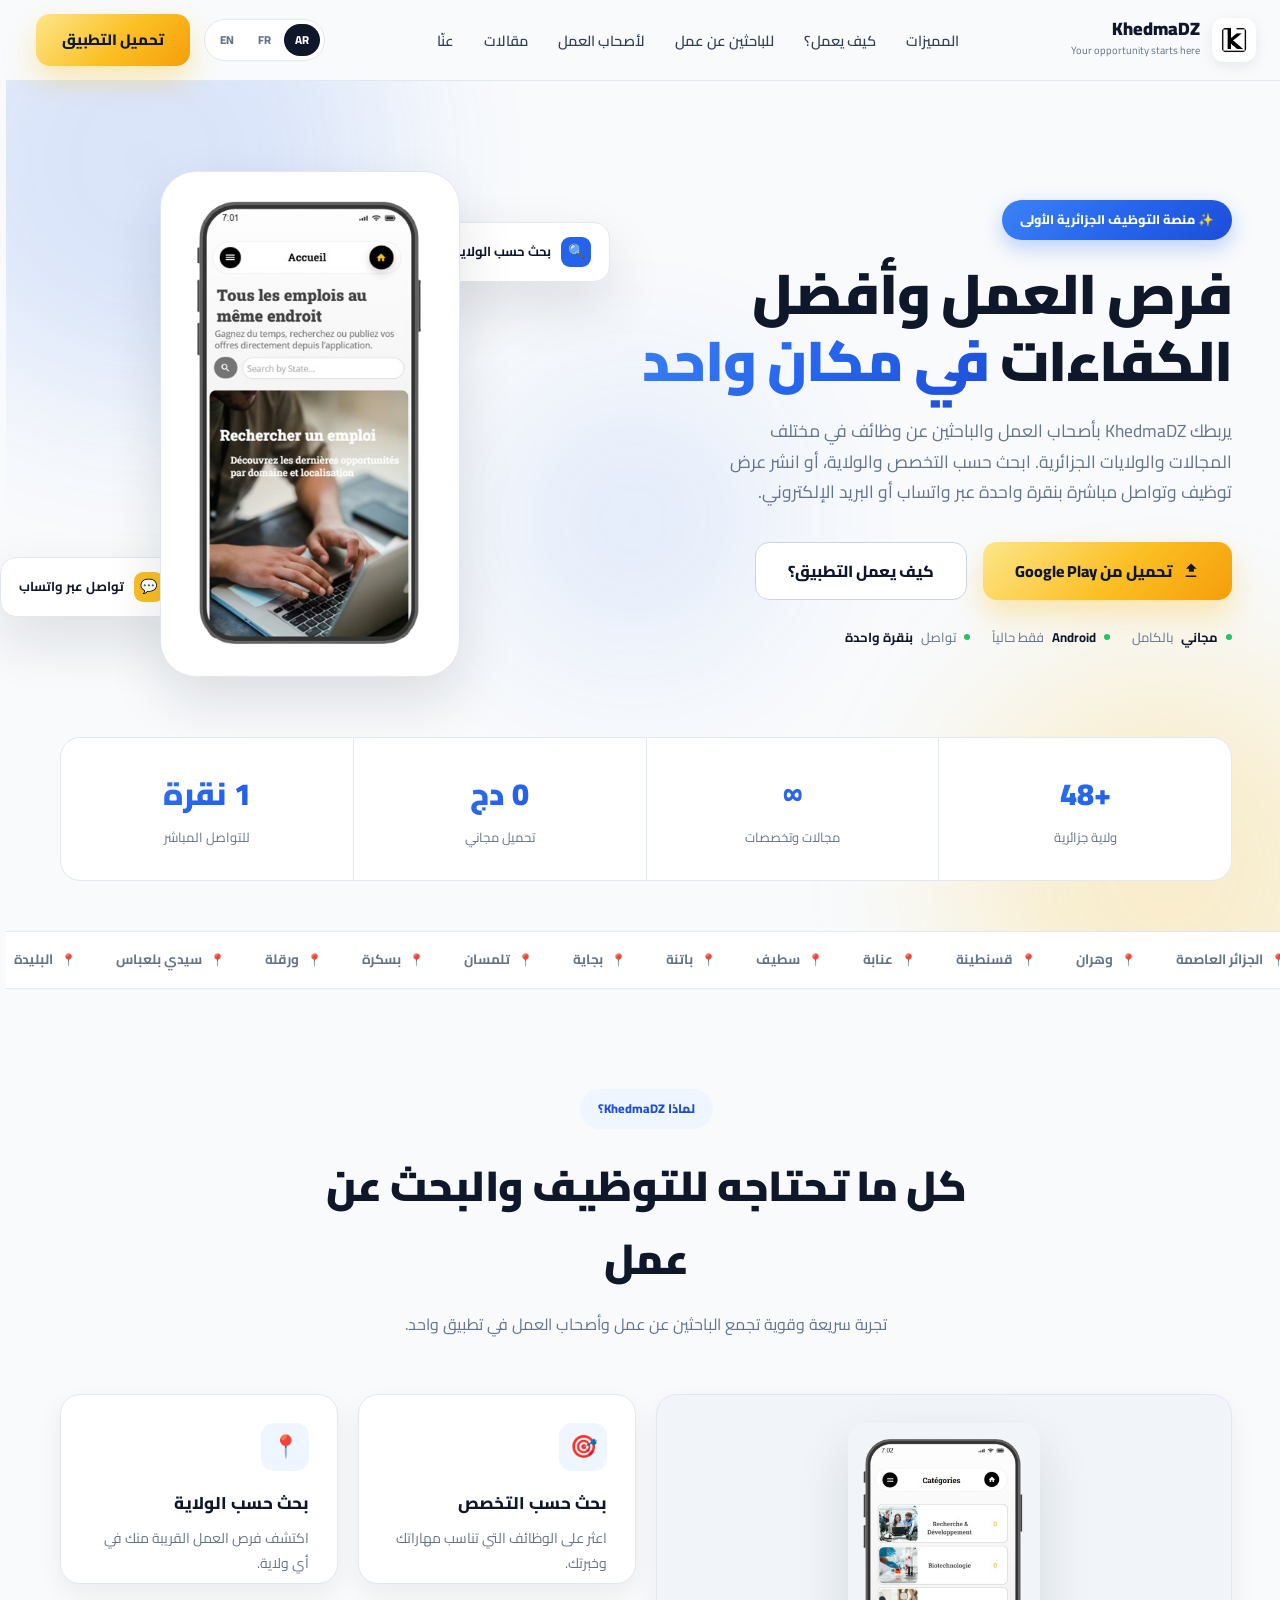
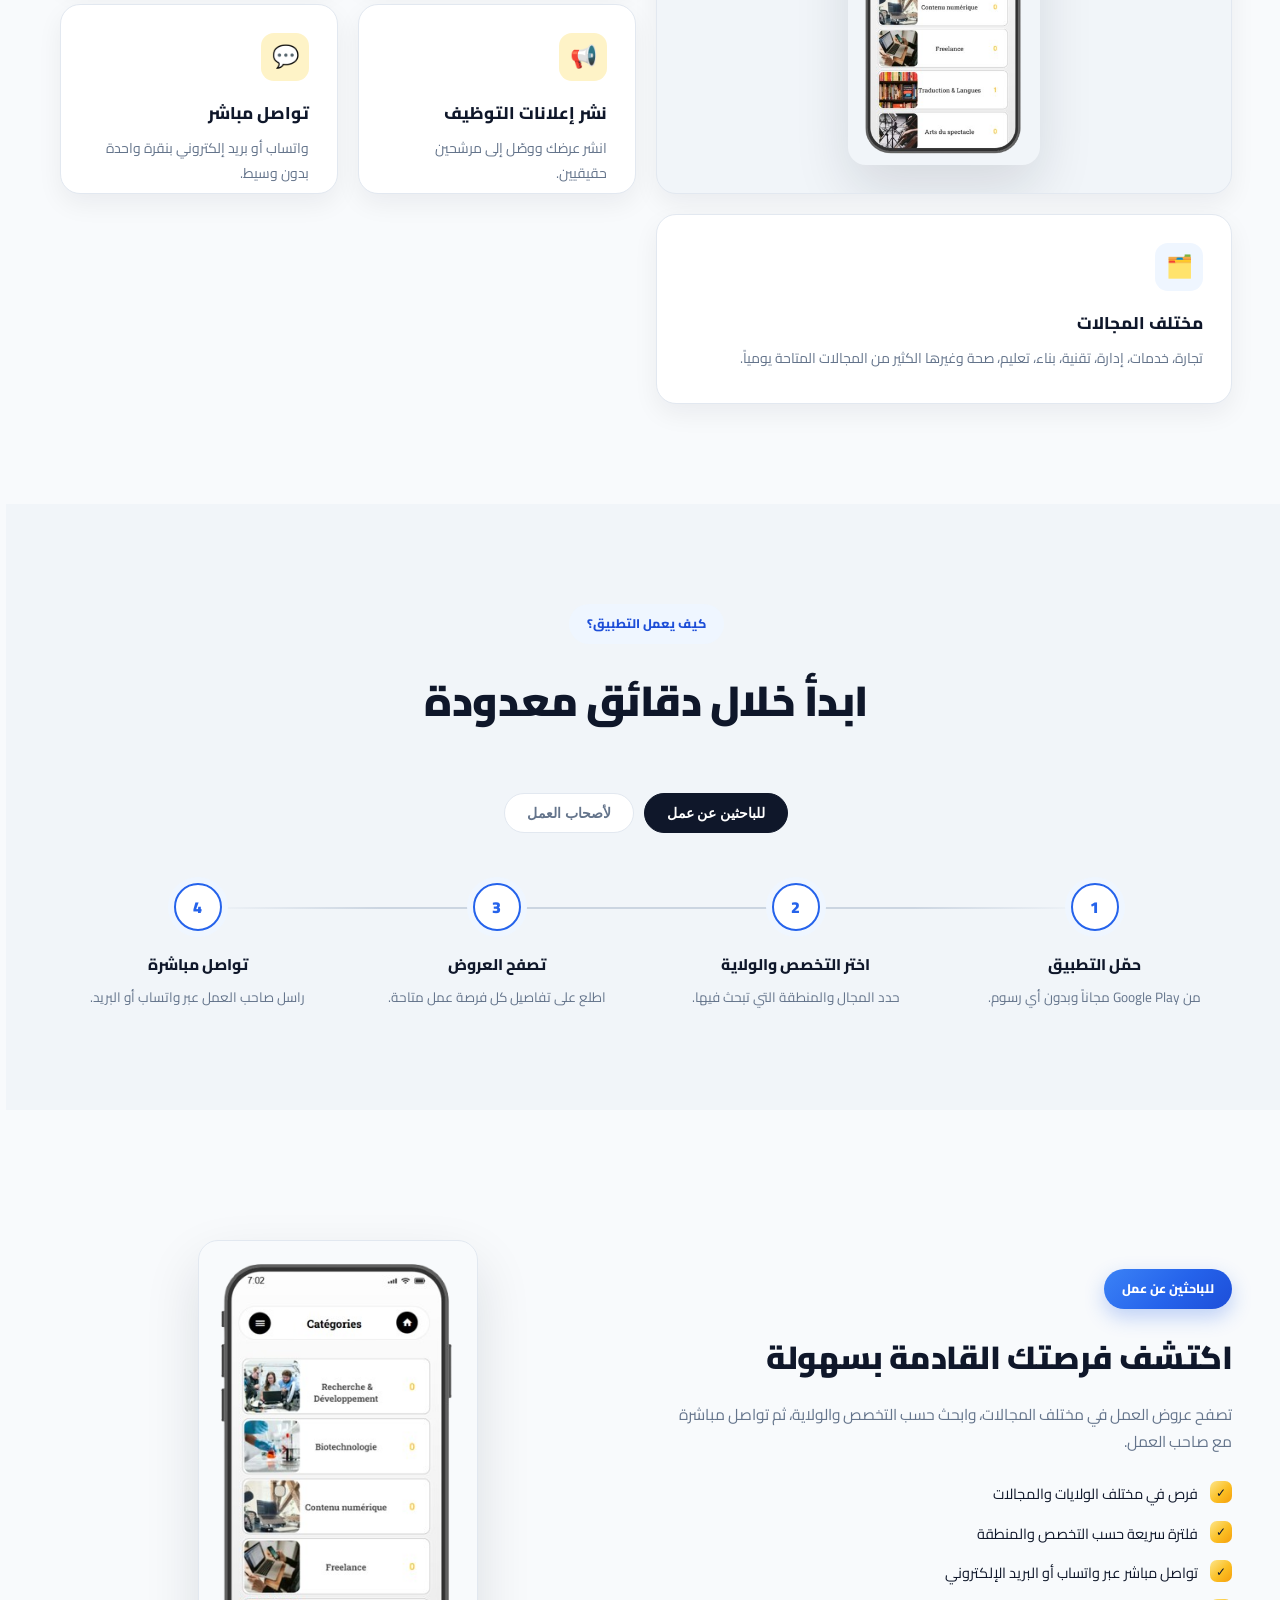
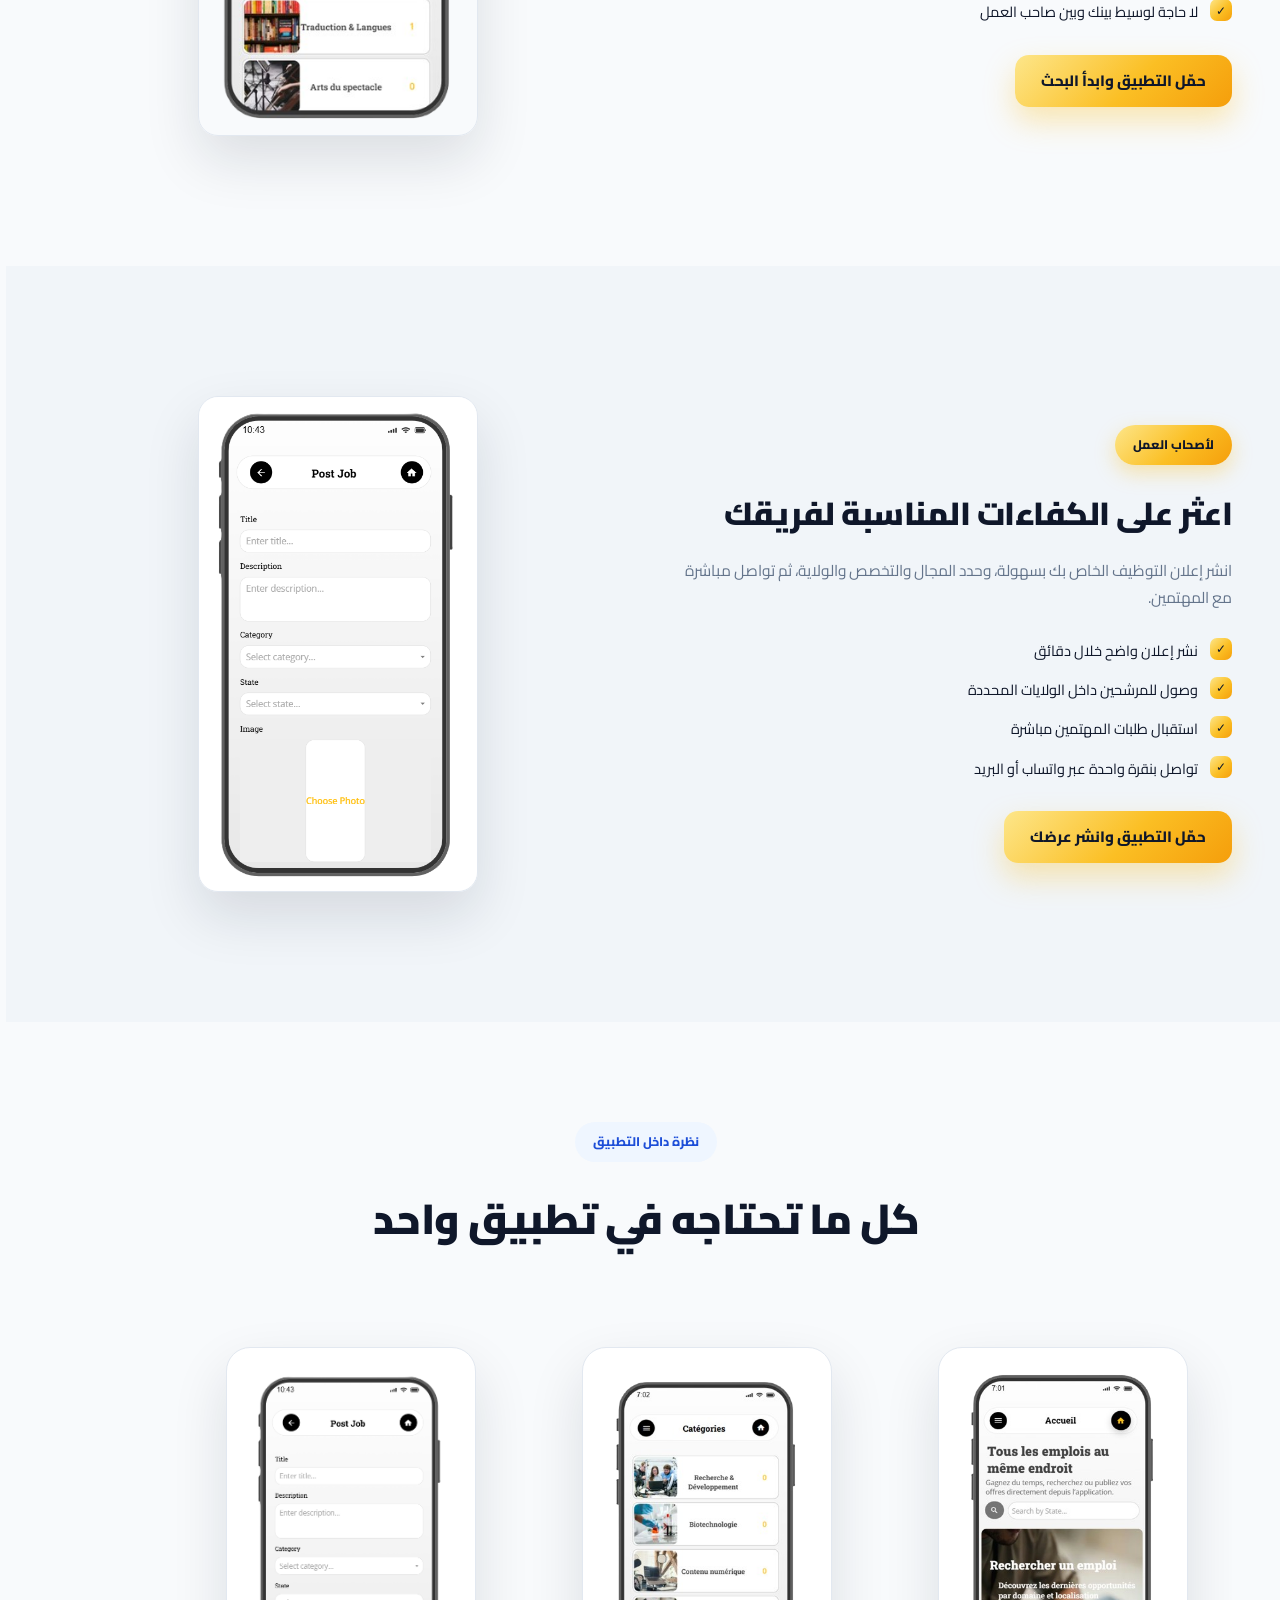
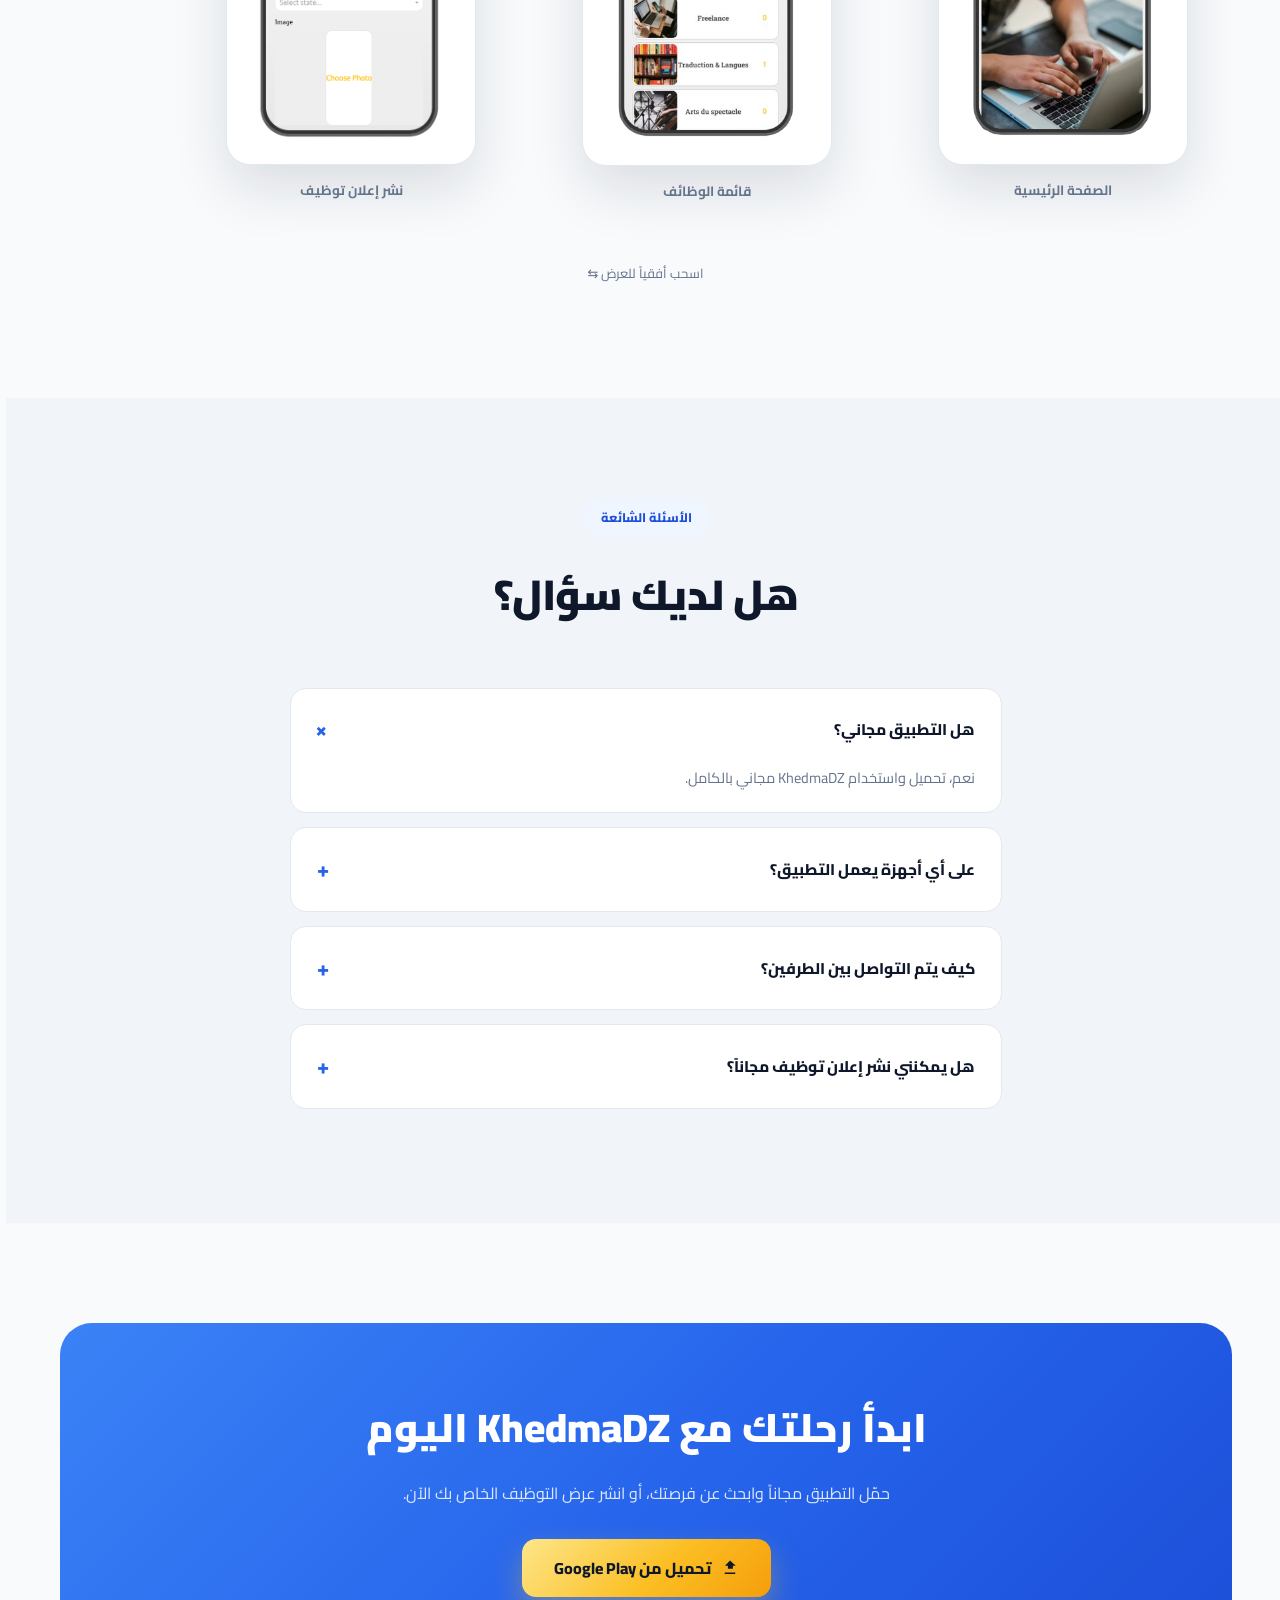
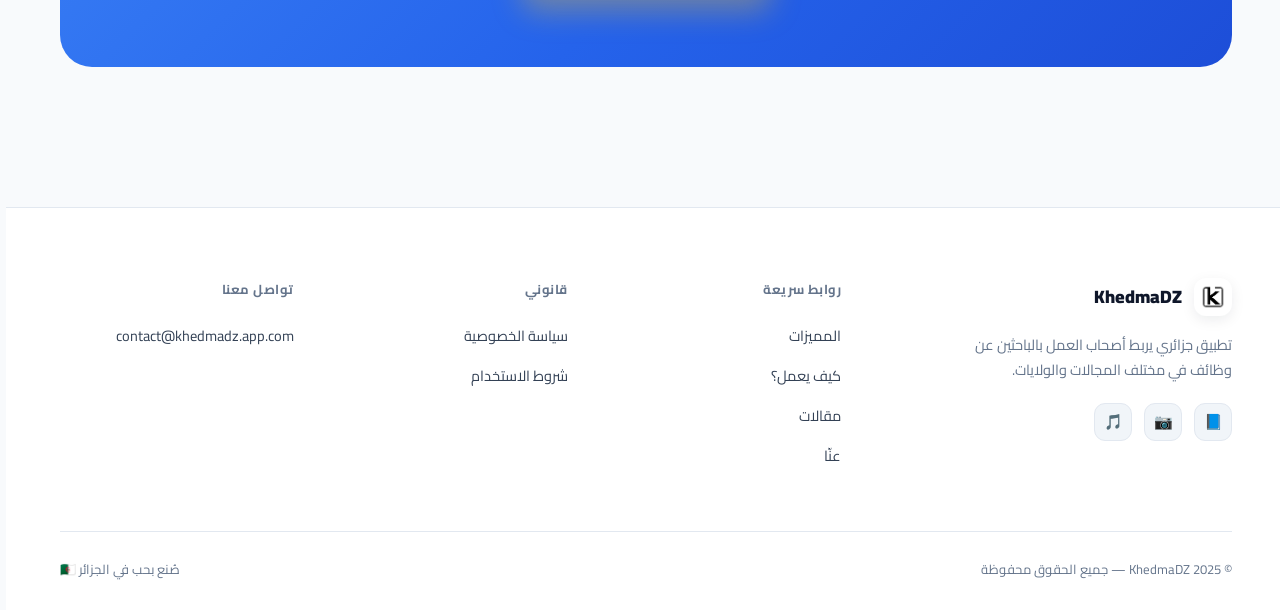
==== commit dc2e950d: "Update index.html" ====
--- a/index.html
+++ b/index.html
@@ -83,7 +83,7 @@
 
   <div class="container hero-grid">
     <div class="hero-copy" data-reveal>
-      <span class="badge">منصة التوظيف الجزائرية الأولى</span>
+      <span class="badge">✨ منصة التوظيف الجزائرية الأولى</span>
       <h1>فرص العمل وأفضل الكفاءات <span class="grad">في مكان واحد</span></h1>
       <p class="hero-lead">
         يربطك KhedmaDZ بأصحاب العمل والباحثين عن وظائف في مختلف المجالات
@@ -141,7 +141,7 @@
 <section id="features" class="section">
   <div class="container">
     <div class="eyebrow" data-reveal>
-      <span class="badge">لماذا KhedmaDZ؟</span>
+      <span class="badge badge-outline">لماذا KhedmaDZ؟</span>
       <h2>كل ما تحتاجه للتوظيف والبحث عن عمل</h2>
       <p>تجربة سريعة وقوية تجمع الباحثين عن عمل وأصحاب العمل في تطبيق واحد.</p>
     </div>
@@ -151,27 +151,27 @@
         <img src="screenshot1.png" alt="قائمة عروض العمل في KhedmaDZ">
       </div>
       <div class="bento-item">
-        <div class="icon">🎯</div>
+        <div class="icon icon-blue">🎯</div>
         <h3>بحث حسب التخصص</h3>
         <p>اعثر على الوظائف التي تناسب مهاراتك وخبرتك.</p>
       </div>
       <div class="bento-item">
-        <div class="icon">📍</div>
+        <div class="icon icon-blue">📍</div>
         <h3>بحث حسب الولاية</h3>
         <p>اكتشف فرص العمل القريبة منك في أي ولاية.</p>
       </div>
       <div class="bento-item">
-        <div class="icon">📢</div>
+        <div class="icon icon-yellow">📢</div>
         <h3>نشر إعلانات التوظيف</h3>
         <p>انشر عرضك ووصّل إلى مرشحين حقيقيين.</p>
       </div>
       <div class="bento-item">
-        <div class="icon">💬</div>
+        <div class="icon icon-yellow">💬</div>
         <h3>تواصل مباشر</h3>
         <p>واتساب أو بريد إلكتروني بنقرة واحدة بدون وسيط.</p>
       </div>
       <div class="bento-item span-2">
-        <div class="icon">🗂️</div>
+        <div class="icon icon-blue">🗂️</div>
         <h3>مختلف المجالات</h3>
         <p>تجارة، خدمات، إدارة، تقنية، بناء، تعليم، صحة وغيرها الكثير من المجالات المتاحة يومياً.</p>
       </div>
@@ -180,10 +180,10 @@
 </section>
 
 <!-- ===================== How it works ===================== -->
-<section id="how-it-works" class="section" style="background:var(--bg-soft)">
+<section id="how-it-works" class="section section-alt">
   <div class="container">
     <div class="eyebrow" data-reveal>
-      <span class="badge">كيف يعمل التطبيق؟</span>
+      <span class="badge badge-outline">كيف يعمل التطبيق؟</span>
       <h2>ابدأ خلال دقائق معدودة</h2>
     </div>
 
@@ -194,19 +194,19 @@
 
     <div class="tab-panel active" id="tab-seekers" data-reveal>
       <div class="timeline">
-        <div class="tl-step"><div class="num">1</div><h4>حمّل التطبيق</h4><p>من Google Play مجاناً وبدون أي رسوم.</p></div>
-        <div class="tl-step"><div class="num">2</div><h4>اختر التخصص والولاية</h4><p>حدد المجال والمنطقة التي تبحث فيها.</p></div>
-        <div class="tl-step"><div class="num">3</div><h4>تصفح العروض</h4><p>اطلع على تفاصيل كل فرصة عمل متاحة.</p></div>
-        <div class="tl-step"><div class="num">4</div><h4>تواصل مباشرة</h4><p>راسل صاحب العمل عبر واتساب أو البريد.</p></div>
+        <div class="tl-step blue"><div class="num">1</div><h4>حمّل التطبيق</h4><p>من Google Play مجاناً وبدون أي رسوم.</p></div>
+        <div class="tl-step blue"><div class="num">2</div><h4>اختر التخصص والولاية</h4><p>حدد المجال والمنطقة التي تبحث فيها.</p></div>
+        <div class="tl-step blue"><div class="num">3</div><h4>تصفح العروض</h4><p>اطلع على تفاصيل كل فرصة عمل متاحة.</p></div>
+        <div class="tl-step blue"><div class="num">4</div><h4>تواصل مباشرة</h4><p>راسل صاحب العمل عبر واتساب أو البريد.</p></div>
       </div>
     </div>
 
     <div class="tab-panel" id="tab-employers" data-reveal>
       <div class="timeline">
-        <div class="tl-step"><div class="num">1</div><h4>حمّل التطبيق</h4><p>من Google Play مجاناً وبدون أي رسوم.</p></div>
-        <div class="tl-step"><div class="num">2</div><h4>أنشئ إعلانك</h4><p>أضف تفاصيل الوظيفة والمجال والولاية.</p></div>
-        <div class="tl-step"><div class="num">3</div><h4>انشر العرض</h4><p>يظهر إعلانك للباحثين المناسبين مباشرة.</p></div>
-        <div class="tl-step"><div class="num">4</div><h4>استقبل المرشحين</h4><p>تواصل مع المهتمين بنقرة واحدة فقط.</p></div>
+        <div class="tl-step yellow"><div class="num">1</div><h4>حمّل التطبيق</h4><p>من Google Play مجاناً وبدون أي رسوم.</p></div>
+        <div class="tl-step yellow"><div class="num">2</div><h4>أنشئ إعلانك</h4><p>أضف تفاصيل الوظيفة والمجال والولاية.</p></div>
+        <div class="tl-step yellow"><div class="num">3</div><h4>انشر العرض</h4><p>يظهر إعلانك للباحثين المناسبين مباشرة.</p></div>
+        <div class="tl-step yellow"><div class="num">4</div><h4>استقبل المرشحين</h4><p>تواصل مع المهتمين بنقرة واحدة فقط.</p></div>
       </div>
     </div>
   </div>
@@ -234,13 +234,13 @@
 </section>
 
 <!-- ===================== Employers ===================== -->
-<section id="employers" class="section" style="background:var(--bg-soft)">
+<section id="employers" class="section section-alt">
   <div class="container split reverse">
     <div class="split-media" data-reveal="scale">
       <img src="screenshot3.png" alt="نشر إعلان توظيف في تطبيق KhedmaDZ">
     </div>
     <div class="split-copy" data-reveal>
-      <span class="badge">لأصحاب العمل</span>
+      <span class="badge" style="background:var(--gradient-yellow);color:var(--dark);box-shadow:0 8px 20px rgba(251,191,36,0.35)">لأصحاب العمل</span>
       <h2>اعثر على الكفاءات المناسبة لفريقك</h2>
       <p>انشر إعلان التوظيف الخاص بك بسهولة، وحدد المجال والتخصص والولاية، ثم تواصل مباشرة مع المهتمين.</p>
       <ul class="check-list">
@@ -258,7 +258,7 @@
 <section class="section">
   <div class="container">
     <div class="eyebrow" data-reveal>
-      <span class="badge">نظرة داخل التطبيق</span>
+      <span class="badge badge-outline">نظرة داخل التطبيق</span>
       <h2>كل ما تحتاجه في تطبيق واحد</h2>
     </div>
 
@@ -281,10 +281,10 @@
 </section>
 
 <!-- ===================== FAQ ===================== -->
-<section class="section" style="background:var(--bg-soft)">
+<section class="section section-alt">
   <div class="container" style="max-width:760px">
     <div class="eyebrow" data-reveal>
-      <span class="badge">الأسئلة الشائعة</span>
+      <span class="badge badge-outline">الأسئلة الشائعة</span>
       <h2>هل لديك سؤال؟</h2>
     </div>
 
@@ -311,7 +311,6 @@
 <section class="section">
   <div class="container">
     <div class="cta-band" data-reveal="scale">
-      <div class="aurora"><span class="a1"></span><span class="a2"></span></div>
       <h2>ابدأ رحلتك مع KhedmaDZ اليوم</h2>
       <p>حمّل التطبيق مجاناً وابحث عن فرصتك، أو انشر عرض التوظيف الخاص بك الآن.</p>
       <a class="btn btn-primary btn-lg js-download-btn" role="button" tabindex="0">
--- a/style.css
+++ b/style.css
@@ -1,26 +1,31 @@
 /* =========================================
-   KhedmaDZ — Dark Premium Global Stylesheet
+   KhedmaDZ — Light Global Stylesheet
+   (Colors matched 1:1 with the Flutter app)
    ========================================= */
 
 :root{
-  --bg:#05060a;
-  --bg-soft:#0b0d14;
-  --surface:#101320;
-  --surface-2:#151827;
-  --border:rgba(255,255,255,0.08);
-  --border-strong:rgba(255,255,255,0.16);
-  --text:#f4f5f7;
-  --muted:#9b9eab;
-  --gold:#ffb800;
-  --gold-2:#ff8a00;
-  --gold-soft:rgba(255,184,0,0.14);
-  --gradient-gold: linear-gradient(135deg,#ffd166 0%,#ffb800 45%,#ff8a00 100%);
+  --blue:#2563EB;
+  --blue-dark:#1D4ED8;
+  --blue-light:#EFF6FF;
+  --yellow:#FBBF24;
+  --yellow-dark:#F59E0B;
+  --yellow-light:#FEF3C7;
+  --dark:#0F172A;
+  --muted:#64748B;
+  --bg:#F8FAFC;
+  --bg-soft:#F1F5F9;
+  --surface:#FFFFFF;
+  --border:#E2E8F0;
+  --border-strong:#CBD5E1;
+  --shadow: 0 10px 26px rgba(15,23,42,0.06);
+  --shadow-lg: 0 24px 55px rgba(15,23,42,0.12);
   --radius:20px;
   --radius-sm:14px;
   --max-width:1220px;
   --font-ar:"Cairo", system-ui, sans-serif;
   --font-lat:"Plus Jakarta Sans", system-ui, sans-serif;
-  --shadow-glow: 0 0 0 1px var(--border), 0 20px 60px rgba(0,0,0,0.5);
+  --gradient-yellow: linear-gradient(135deg,#FDE68A 0%, #FBBF24 55%, #F59E0B 100%);
+  --gradient-blue: linear-gradient(135deg,#3B82F6 0%, #2563EB 55%, #1D4ED8 100%);
 }
 
 *{box-sizing:border-box}
@@ -30,7 +35,7 @@
   margin:0;
   font-family:var(--font-ar);
   background:var(--bg);
-  color:var(--text);
+  color:var(--dark);
   line-height:1.75;
   -webkit-font-smoothing:antialiased;
   overflow-x:hidden;
@@ -48,146 +53,108 @@
   position:relative;
 }
 
-.section{ padding:110px 0; position:relative; }
-.section-tight{ padding:60px 0; }
+.section{ padding:100px 0; position:relative; }
+.section-alt{ background:var(--bg-soft); }
 
 /* =========================================
    Reveal animation
    ========================================= */
 [data-reveal]{
   opacity:0;
-  transform:translateY(28px);
-  transition:opacity .8s cubic-bezier(.2,.8,.2,1), transform .8s cubic-bezier(.2,.8,.2,1);
-}
-[data-reveal].in-view{
-  opacity:1;
-  transform:translateY(0);
-}
-[data-reveal="scale"]{ transform:scale(.92) translateY(20px); }
+  transform:translateY(26px);
+  transition:opacity .7s cubic-bezier(.2,.8,.2,1), transform .7s cubic-bezier(.2,.8,.2,1);
+}
+[data-reveal].in-view{ opacity:1; transform:translateY(0); }
+[data-reveal="scale"]{ transform:scale(.94) translateY(16px); }
 [data-reveal="scale"].in-view{ transform:scale(1) translateY(0); }
 
 /* =========================================
-   Aurora background blobs
+   Soft aurora blobs (light mode)
    ========================================= */
 .aurora{
-  position:absolute;
-  inset:0;
-  overflow:hidden;
-  z-index:0;
-  pointer-events:none;
+  position:absolute; inset:0; overflow:hidden;
+  z-index:0; pointer-events:none;
 }
 .aurora span{
-  position:absolute;
-  border-radius:50%;
-  filter:blur(90px);
-  opacity:.35;
-  animation:float 14s ease-in-out infinite;
-}
-.aurora .a1{
-  width:520px;height:520px;
-  background:#ffb800;
-  top:-180px; inset-inline-end:-120px;
-}
-.aurora .a2{
-  width:420px;height:420px;
-  background:#7c5cff;
-  bottom:-160px; inset-inline-start:-100px;
-  animation-delay:3s;
-}
-.aurora .a3{
-  width:300px;height:300px;
-  background:#ff5da2;
-  top:40%; inset-inline-start:35%;
-  animation-delay:6s;
-  opacity:.2;
-}
+  position:absolute; border-radius:50%;
+  filter:blur(80px); opacity:.35;
+  animation:float 16s ease-in-out infinite;
+}
+.aurora .a1{ width:480px;height:480px; background:var(--blue); top:-160px; inset-inline-end:-100px; opacity:.14; }
+.aurora .a2{ width:420px;height:420px; background:var(--yellow); bottom:-150px; inset-inline-start:-90px; opacity:.22; animation-delay:3s; }
+.aurora .a3{ width:280px;height:280px; background:var(--blue); top:35%; inset-inline-start:40%; opacity:.10; animation-delay:6s; }
 @keyframes float{
   0%,100%{ transform:translateY(0) translateX(0) scale(1); }
-  50%{ transform:translateY(-40px) translateX(30px) scale(1.08); }
-}
-
-/* =========================================
-   Badge / eyebrow
+  50%{ transform:translateY(-30px) translateX(24px) scale(1.06); }
+}
+
+/* =========================================
+   Badge (mirrors the app's blue banner)
    ========================================= */
 .badge{
   display:inline-flex;
   align-items:center;
   gap:8px;
-  background:var(--gold-soft);
-  border:1px solid rgba(255,184,0,0.35);
-  color:#ffd166;
+  background:var(--gradient-blue);
+  color:#fff;
   font-weight:800;
   font-size:12.5px;
-  letter-spacing:.3px;
-  padding:8px 16px;
+  padding:9px 18px;
   border-radius:999px;
   margin-bottom:20px;
-}
-.badge::before{
-  content:"";
-  width:7px;height:7px;
-  border-radius:50%;
-  background:#ffd166;
-  box-shadow:0 0 10px #ffd166;
+  box-shadow:0 8px 20px rgba(37,99,235,0.28);
+}
+.badge.badge-outline{
+  background:var(--blue-light);
+  color:var(--blue-dark);
+  box-shadow:none;
 }
 
 .eyebrow{
   text-align:center;
   max-width:680px;
   margin:0 auto 56px;
-  position:relative;
-  z-index:1;
+  position:relative; z-index:1;
 }
 .eyebrow h2{
   font-size:clamp(26px,3.4vw,42px);
   font-weight:900;
   margin:0 0 14px;
   letter-spacing:-.5px;
-}
-.eyebrow p{
-  color:var(--muted);
-  margin:0;
-  font-size:16px;
-}
+  color:var(--dark);
+}
+.eyebrow p{ color:var(--muted); margin:0; font-size:16px; }
 
 /* =========================================
    Header
    ========================================= */
 .site-header{
-  position:sticky;
-  top:0;
-  z-index:200;
-  background:rgba(5,6,10,0.7);
-  backdrop-filter:blur(16px) saturate(160%);
+  position:sticky; top:0; z-index:200;
+  background:rgba(248,250,252,0.85);
+  backdrop-filter:blur(14px) saturate(160%);
   border-bottom:1px solid var(--border);
 }
 .header-inner{
   display:flex;
   align-items:center;
   justify-content:space-between;
-  padding:16px 0;
+  padding:14px 0;
   gap:20px;
 }
-.brand{
-  display:flex;
-  align-items:center;
-  gap:12px;
-}
+.brand{ display:flex; align-items:center; gap:12px; }
 .brand img.logo{
-  height:42px;width:42px;
+  height:44px;width:44px;
   object-fit:contain;
-  border-radius:11px;
+  border-radius:12px;
   background:#fff;
   padding:4px;
+  box-shadow:0 4px 14px rgba(15,23,42,0.08);
 }
 .brand .brand-text .title{
   font-weight:900;
   font-size:18px;
   line-height:1;
-  background:var(--gradient-gold);
-  -webkit-background-clip:text;
-  background-clip:text;
-  color:transparent;
+  color:var(--dark);
 }
 .brand .brand-text .tag{
   font-size:10.5px;
@@ -199,16 +166,15 @@
 .main-nav a{
   font-weight:600;
   font-size:14.5px;
-  color:#d6d8e0;
+  color:#334155;
   position:relative;
   padding:4px 0;
 }
 .main-nav a::after{
   content:"";
-  position:absolute;
-  bottom:-4px; right:0;
+  position:absolute; bottom:-4px; right:0;
   width:0; height:2px;
-  background:var(--gradient-gold);
+  background:var(--gradient-blue);
   transition:width .25s ease;
 }
 .main-nav a:hover::after{ width:100%; }
@@ -230,8 +196,8 @@
   border-radius:999px;
 }
 .lang-switch a.active{
-  background:var(--gradient-gold);
-  color:#111;
+  background:var(--dark);
+  color:#fff;
 }
 
 .nav-toggle{ display:none; }
@@ -244,9 +210,12 @@
 }
 .nav-toggle-label span{
   width:24px;height:2px;
-  background:#fff;
+  background:var(--dark);
   border-radius:2px;
 }
+
+/* Mobile nav panel — hidden by default on ALL screen sizes */
+.main-nav-mobile{ display:none; }
 
 /* =========================================
    Buttons
@@ -269,23 +238,26 @@
 .btn svg{ width:18px;height:18px;flex:0 0 auto; }
 
 .btn-primary{
-  background:var(--gradient-gold);
-  color:#171308;
-  box-shadow:0 14px 34px rgba(255,184,0,0.28);
+  background:var(--gradient-yellow);
+  color:var(--dark);
+  box-shadow:0 14px 30px rgba(251,191,36,0.35);
 }
 .btn-primary:hover{
   transform:translateY(-3px);
-  box-shadow:0 18px 44px rgba(255,184,0,0.4);
+  box-shadow:0 18px 40px rgba(251,191,36,0.45);
 }
 
 .btn-ghost{
-  background:rgba(255,255,255,0.04);
-  color:#fff;
+  background:var(--surface);
+  color:var(--dark);
   border:1.5px solid var(--border-strong);
 }
-.btn-ghost:hover{
-  background:rgba(255,255,255,0.08);
-  border-color:rgba(255,255,255,0.3);
+.btn-ghost:hover{ border-color:var(--dark); background:var(--bg-soft); }
+
+.btn-white{
+  background:#fff;
+  color:var(--dark);
+  box-shadow:var(--shadow);
 }
 
 .btn-lg{ min-height:58px; padding:0 32px; font-size:16px; }
@@ -296,87 +268,52 @@
 .marquee{
   border-top:1px solid var(--border);
   border-bottom:1px solid var(--border);
-  background:var(--bg-soft);
+  background:var(--surface);
   overflow:hidden;
   padding:16px 0;
 }
 .marquee-track{
-  display:flex;
-  gap:40px;
-  width:max-content;
+  display:flex; gap:40px; width:max-content;
   animation:scrollX 32s linear infinite;
 }
 .marquee-track span{
-  font-size:13.5px;
-  font-weight:700;
-  color:var(--muted);
-  display:flex;
-  align-items:center;
-  gap:8px;
-  white-space:nowrap;
+  font-size:13.5px; font-weight:700; color:var(--muted);
+  display:flex; align-items:center; gap:8px; white-space:nowrap;
 }
 .marquee-track span::before{ content:"📍"; font-size:12px; }
-@keyframes scrollX{
-  from{ transform:translateX(0); }
-  to{ transform:translateX(-50%); }
-}
+@keyframes scrollX{ from{ transform:translateX(0); } to{ transform:translateX(-50%); } }
 
 /* =========================================
    Hero
    ========================================= */
-.hero{
-  position:relative;
-  padding:100px 0 60px;
-}
+.hero{ position:relative; padding:90px 0 50px; }
 .hero-grid{
   display:grid;
   grid-template-columns:1.1fr .9fr;
   gap:60px;
   align-items:center;
-  position:relative;
-  z-index:1;
+  position:relative; z-index:1;
 }
 .hero h1{
-  font-size:clamp(32px,4.6vw,58px);
+  font-size:clamp(32px,4.6vw,56px);
   font-weight:900;
-  line-height:1.18;
+  line-height:1.2;
   letter-spacing:-1px;
   margin:0 0 22px;
+  color:var(--dark);
 }
 .hero h1 .grad{
-  background:var(--gradient-gold);
+  background:var(--gradient-blue);
   -webkit-background-clip:text;
   background-clip:text;
   color:transparent;
 }
-.hero-lead{
-  color:var(--muted);
-  font-size:17.5px;
-  max-width:520px;
-  margin:0 0 34px;
-}
-.hero-actions{
-  display:flex;
-  flex-wrap:wrap;
-  gap:16px;
-  margin-bottom:26px;
-}
-.hero-trust{
-  display:flex;
-  flex-wrap:wrap;
-  gap:22px;
-  font-size:13px;
-  color:var(--muted);
-}
-.hero-trust b{ color:#fff; }
-.hero-trust .dot{
-  display:inline-flex;align-items:center;gap:8px;
-}
-.hero-trust .dot::before{
-  content:"";
-  width:6px;height:6px;border-radius:50%;
-  background:#4ade80;
-}
+.hero-lead{ color:var(--muted); font-size:17.5px; max-width:520px; margin:0 0 34px; }
+.hero-actions{ display:flex; flex-wrap:wrap; gap:16px; margin-bottom:26px; }
+.hero-trust{ display:flex; flex-wrap:wrap; gap:22px; font-size:13px; color:var(--muted); }
+.hero-trust b{ color:var(--dark); }
+.hero-trust .dot{ display:inline-flex; align-items:center; gap:8px; }
+.hero-trust .dot::before{ content:""; width:6px;height:6px;border-radius:50%; background:#22C55E; }
 
 .hero-media{ position:relative; display:flex; justify-content:center; }
 .phone-frame{
@@ -384,37 +321,36 @@
   width:min(300px,80vw);
   padding:16px;
   border-radius:36px;
-  background:linear-gradient(160deg,var(--surface-2),var(--surface));
-  border:1px solid var(--border-strong);
-  box-shadow:var(--shadow-glow), 0 0 90px rgba(255,184,0,0.15);
+  background:var(--surface);
+  border:1px solid var(--border);
+  box-shadow:var(--shadow-lg);
   animation:floatY 6s ease-in-out infinite;
 }
 .phone-frame img{ border-radius:24px; }
-@keyframes floatY{
-  0%,100%{ transform:translateY(0); }
-  50%{ transform:translateY(-16px); }
-}
+@keyframes floatY{ 0%,100%{ transform:translateY(0); } 50%{ transform:translateY(-16px); } }
+
 .float-card{
   position:absolute;
-  background:rgba(16,19,32,0.85);
-  backdrop-filter:blur(10px);
-  border:1px solid var(--border-strong);
+  background:#fff;
+  border:1px solid var(--border);
   border-radius:16px;
   padding:14px 18px;
   font-size:13px;
   font-weight:700;
-  box-shadow:0 20px 40px rgba(0,0,0,0.4);
+  color:var(--dark);
+  box-shadow:var(--shadow-lg);
   display:flex; align-items:center; gap:10px;
   animation:floatY 6s ease-in-out infinite;
 }
-.float-card.c1{ top:12%; inset-inline-start:-8%; animation-delay:.5s; }
-.float-card.c2{ bottom:14%; inset-inline-end:-10%; animation-delay:1.2s; }
+.float-card.c1{ top:10%; inset-inline-start:-10%; animation-delay:.5s; }
+.float-card.c2{ bottom:12%; inset-inline-end:-12%; animation-delay:1.2s; }
 .float-card .ic{
   width:30px;height:30px;border-radius:9px;
-  background:var(--gradient-gold);
   display:flex;align-items:center;justify-content:center;
-  color:#171308; font-size:14px;
-}
+  font-size:14px;
+}
+.float-card.c1 .ic{ background:var(--blue); color:#fff; }
+.float-card.c2 .ic{ background:var(--yellow); color:var(--dark); }
 
 /* =========================================
    Stats bar
@@ -427,27 +363,20 @@
   border:1px solid var(--border);
   border-radius:var(--radius);
   overflow:hidden;
-  margin-top:70px;
+  margin-top:60px;
   position:relative; z-index:1;
 }
-.stats-bar .stat{
-  background:var(--bg-soft);
-  padding:32px 20px;
-  text-align:center;
-}
+.stats-bar .stat{ background:var(--surface); padding:30px 20px; text-align:center; }
 .stats-bar .stat b{
   display:block;
-  font-size:clamp(24px,2.6vw,34px);
+  font-size:clamp(22px,2.4vw,32px);
   font-weight:900;
-  background:var(--gradient-gold);
+  background:var(--gradient-blue);
   -webkit-background-clip:text;
   background-clip:text;
   color:transparent;
 }
-.stats-bar .stat span{
-  font-size:13px;
-  color:var(--muted);
-}
+.stats-bar .stat span{ font-size:13px; color:var(--muted); }
 
 /* =========================================
    Bento grid features
@@ -459,62 +388,46 @@
   gap:20px;
 }
 .bento-item{
-  background:linear-gradient(160deg,var(--surface),var(--surface-2));
+  background:var(--surface);
   border:1px solid var(--border);
   border-radius:var(--radius);
   padding:28px;
   position:relative;
   overflow:hidden;
-  transition:transform .3s ease, border-color .3s ease;
+  transition:transform .3s ease, box-shadow .3s ease, border-color .3s ease;
+  box-shadow:var(--shadow);
 }
 .bento-item:hover{
   transform:translateY(-6px);
-  border-color:rgba(255,184,0,0.4);
-}
-.bento-item::before{
-  content:"";
-  position:absolute;
-  inset:0;
-  background:radial-gradient(120px 120px at var(--mx,50%) var(--my,0%), rgba(255,184,0,0.12), transparent 70%);
-  opacity:0;
-  transition:opacity .3s ease;
-}
-.bento-item:hover::before{ opacity:1; }
+  box-shadow:var(--shadow-lg);
+  border-color:var(--border-strong);
+}
 .bento-item .icon{
   width:48px;height:48px;
   border-radius:13px;
-  background:var(--gold-soft);
   display:flex;align-items:center;justify-content:center;
   font-size:22px;
   margin-bottom:18px;
 }
-.bento-item h3{ margin:0 0 8px; font-size:17px; font-weight:800; }
+.icon-blue{ background:var(--blue-light); color:var(--blue); }
+.icon-yellow{ background:var(--yellow-light); color:#B45309; }
+
+.bento-item h3{ margin:0 0 8px; font-size:17px; font-weight:800; color:var(--dark); }
 .bento-item p{ margin:0; color:var(--muted); font-size:14px; }
 
 .bento-item.span-2{ grid-column:span 2; }
-.bento-item.row-2{ grid-row:span 2; grid-auto-rows: 190px; }
+.bento-item.row-2{ grid-row:span 2; grid-auto-rows:190px; }
 
 .bento-visual{
-  display:flex;
-  align-items:center;
-  justify-content:center;
-}
-.bento-visual img{
-  max-height:100%;
-  width:auto;
-  border-radius:18px;
-}
-
-/* =========================================
-   How it works — timeline
-   ========================================= */
-.tabs{
-  display:flex;
-  justify-content:center;
-  gap:10px;
-  margin-bottom:50px;
-  position:relative; z-index:1;
-}
+  background:var(--bg-soft);
+  display:flex; align-items:center; justify-content:center;
+}
+.bento-visual img{ max-height:100%; width:auto; border-radius:18px; box-shadow:var(--shadow-lg); }
+
+/* =========================================
+   How it works — tabs + timeline
+   ========================================= */
+.tabs{ display:flex; justify-content:center; gap:10px; margin-bottom:50px; position:relative; z-index:1; }
 .tab-btn{
   padding:11px 22px;
   border-radius:999px;
@@ -527,9 +440,9 @@
   transition:.25s ease;
 }
 .tab-btn.active{
-  background:var(--gradient-gold);
-  color:#171308;
-  border-color:transparent;
+  background:var(--dark);
+  color:#fff;
+  border-color:var(--dark);
 }
 .tab-panel{ display:none; }
 .tab-panel.active{ display:block; }
@@ -542,30 +455,23 @@
 }
 .timeline::before{
   content:"";
-  position:absolute;
-  top:24px; left:12%; right:12%;
+  position:absolute; top:24px; left:12%; right:12%;
   height:2px;
   background:linear-gradient(90deg,transparent, var(--border-strong) 20%, var(--border-strong) 80%, transparent);
   z-index:0;
 }
-.tl-step{
-  position:relative;
-  z-index:1;
-  text-align:center;
-}
+.tl-step{ position:relative; z-index:1; text-align:center; }
 .tl-step .num{
   width:48px;height:48px;
   margin:0 auto 20px;
   border-radius:50%;
-  background:var(--surface);
-  border:2px solid var(--gold);
-  color:var(--gold);
+  background:#fff;
   display:flex;align-items:center;justify-content:center;
-  font-weight:900;
-  font-size:16px;
-  box-shadow:0 0 20px rgba(255,184,0,0.25);
-}
-.tl-step h4{ margin:0 0 8px; font-size:15.5px; font-weight:800; }
+  font-weight:900; font-size:16px;
+}
+.tl-step.blue .num{ border:2px solid var(--blue); color:var(--blue); box-shadow:0 0 0 6px var(--blue-light); }
+.tl-step.yellow .num{ border:2px solid var(--yellow-dark); color:#B45309; box-shadow:0 0 0 6px var(--yellow-light); }
+.tl-step h4{ margin:0 0 8px; font-size:15.5px; font-weight:800; color:var(--dark); }
 .tl-step p{ margin:0; color:var(--muted); font-size:13.5px; }
 
 /* =========================================
@@ -583,14 +489,12 @@
   position:relative;
   border-radius:var(--radius);
   padding:30px;
-  background:radial-gradient(circle at 50% 0%, rgba(255,184,0,0.12), transparent 60%);
-  display:flex;
-  justify-content:center;
+  display:flex; justify-content:center;
 }
 .split-media img{
   border-radius:20px;
-  border:1px solid var(--border-strong);
-  box-shadow:0 30px 70px rgba(0,0,0,0.5);
+  border:1px solid var(--border);
+  box-shadow:var(--shadow-lg);
   max-width:280px;
 }
 .split-copy h2{
@@ -598,26 +502,24 @@
   font-weight:900;
   margin:0 0 16px;
   letter-spacing:-.5px;
+  color:var(--dark);
 }
 .split-copy p{ color:var(--muted); margin:0 0 26px; font-size:15.5px; }
 
 .check-list li{
-  display:flex;
-  align-items:flex-start;
-  gap:12px;
-  margin-bottom:14px;
-  font-size:14.5px;
+  display:flex; align-items:flex-start; gap:12px;
+  margin-bottom:14px; font-size:14.5px; color:var(--dark);
 }
 .check-list li::before{
-  content:"";
+  content:"✓";
   flex:0 0 auto;
   width:22px;height:22px;
   border-radius:7px;
-  background:var(--gradient-gold);
-  background-image:var(--gradient-gold), url("data:image/svg+xml,%3Csvg xmlns='http://www.w3.org/2000/svg' viewBox='0 0 24 24'%3E%3Cpath fill='%23171308' d='M9 16.2l-3.5-3.5-1.4 1.4L9 19 20 8l-1.4-1.4z'/%3E%3C/svg%3E");
-  background-size: 100%, 14px;
-  background-position:center;
-  background-repeat:no-repeat;
+  background:var(--gradient-yellow);
+  color:var(--dark);
+  font-weight:900;
+  font-size:12px;
+  display:flex;align-items:center;justify-content:center;
 }
 .check-list{ margin-bottom:30px; }
 
@@ -625,33 +527,22 @@
    Screenshots showcase
    ========================================= */
 .screens-wrap{
-  display:flex;
-  gap:26px;
+  display:flex; gap:26px;
   overflow-x:auto;
   padding:20px 4px 30px;
   scroll-snap-type:x mandatory;
   position:relative; z-index:1;
 }
-.screens-wrap .shot{
-  flex:0 0 auto;
-  width:250px;
-  text-align:center;
-  scroll-snap-align:center;
-}
+.screens-wrap .shot{ flex:0 0 auto; width:250px; text-align:center; scroll-snap-align:center; }
 .shot .shot-frame{
   padding:16px;
   border-radius:24px;
-  background:linear-gradient(160deg,var(--surface-2),var(--surface));
-  border:1px solid var(--border-strong);
-  box-shadow:0 25px 60px rgba(0,0,0,0.5);
+  background:var(--surface);
+  border:1px solid var(--border);
+  box-shadow:var(--shadow-lg);
 }
 .shot .shot-frame img{ border-radius:16px; }
-.shot figcaption{
-  margin-top:14px;
-  font-size:13.5px;
-  color:var(--muted);
-  font-weight:700;
-}
+.shot figcaption{ margin-top:14px; font-size:13.5px; color:var(--muted); font-weight:700; }
 
 /* =========================================
    FAQ
@@ -665,30 +556,21 @@
   position:relative; z-index:1;
 }
 .faq-item summary{
-  cursor:pointer;
-  font-weight:800;
-  font-size:15.5px;
+  cursor:pointer; font-weight:800; font-size:15.5px;
   list-style:none;
-  display:flex;
-  justify-content:space-between;
-  align-items:center;
+  display:flex; justify-content:space-between; align-items:center;
+  color:var(--dark);
 }
 .faq-item summary::-webkit-details-marker{ display:none; }
 .faq-item summary::after{
-  content:"+";
-  font-size:22px;
-  color:var(--gold);
+  content:"+"; font-size:22px; color:var(--blue);
   transition:transform .25s ease;
 }
 .faq-item[open] summary::after{ transform:rotate(45deg); }
-.faq-item p{
-  margin:16px 0 0;
-  color:var(--muted);
-  font-size:14.5px;
-}
-
-/* =========================================
-   Final CTA
+.faq-item p{ margin:16px 0 0; color:var(--muted); font-size:14.5px; }
+
+/* =========================================
+   Final CTA — bold blue band (brand accent)
    ========================================= */
 .cta-band{
   position:relative;
@@ -696,31 +578,18 @@
   padding:70px 40px;
   text-align:center;
   overflow:hidden;
-  background:linear-gradient(160deg,var(--surface-2),var(--bg-soft));
-  border:1px solid var(--border-strong);
+  background:var(--gradient-blue);
   z-index:1;
 }
-.cta-band .aurora{ opacity:.6; }
-.cta-band h2{
-  font-size:clamp(26px,3.4vw,40px);
-  font-weight:900;
-  margin:0 0 16px;
-  position:relative;
-}
-.cta-band p{
-  color:var(--muted);
-  margin:0 0 32px;
-  position:relative;
-  max-width:520px;
-  margin-inline:auto;
-}
+.cta-band h2{ font-size:clamp(26px,3.4vw,40px); font-weight:900; margin:0 0 16px; color:#fff; position:relative; }
+.cta-band p{ color:rgba(255,255,255,0.85); margin:0 0 32px; position:relative; max-width:520px; margin-inline:auto; }
 .cta-band .btn{ position:relative; }
 
 /* =========================================
    Footer
    ========================================= */
 .site-footer{
-  background:var(--bg-soft);
+  background:var(--surface);
   border-top:1px solid var(--border);
   padding:70px 0 30px;
   margin-top:40px;
@@ -739,72 +608,38 @@
   margin:0 0 20px;
 }
 .footer-col li{ margin-bottom:12px; }
-.footer-col a{
-  color:#d6d8e0;
-  font-size:14.5px;
-  transition:color .2s ease;
-}
-.footer-col a:hover{ color:var(--gold); }
-.footer-brand p{
-  color:var(--muted);
-  font-size:14.5px;
-  margin:16px 0 0;
-  max-width:300px;
-}
+.footer-col a{ color:#334155; font-size:14.5px; transition:color .2s ease; }
+.footer-col a:hover{ color:var(--blue); }
+.footer-brand p{ color:var(--muted); font-size:14.5px; margin:16px 0 0; max-width:300px; }
 .social-row{ display:flex; gap:12px; margin-top:20px; }
 .social-row a{
-  width:38px;height:38px;
-  border-radius:11px;
-  background:var(--surface);
+  width:38px;height:38px; border-radius:11px;
+  background:var(--bg-soft);
   border:1px solid var(--border);
   display:flex;align-items:center;justify-content:center;
   font-size:15px;
   transition:.25s ease;
 }
-.social-row a:hover{ border-color:var(--gold); transform:translateY(-3px); }
+.social-row a:hover{ border-color:var(--blue); transform:translateY(-3px); }
 
 .footer-bottom{
   border-top:1px solid var(--border);
   padding-top:26px;
-  display:flex;
-  justify-content:space-between;
-  flex-wrap:wrap;
-  gap:12px;
-  font-size:13px;
-  color:var(--muted);
+  display:flex; justify-content:space-between; flex-wrap:wrap; gap:12px;
+  font-size:13px; color:var(--muted);
 }
 
 /* =========================================
    Article pages (about / privacy / terms / blog)
    ========================================= */
-.article-page{
-  max-width:760px;
-  margin:0 auto;
-  padding:80px 0 110px;
-  position:relative; z-index:1;
-}
-.article-page h1{
-  font-size:clamp(28px,3.6vw,40px);
-  font-weight:900;
-  margin:0 0 22px;
-}
-.article-page h3{ font-size:19px; margin:32px 0 14px; }
-.article-page p{ color:#d6d8e0; margin:0 0 16px; }
-.article-page ul,.article-page ol{
-  margin:0 0 20px;
-  padding-inline-start:22px;
-  color:#d6d8e0;
-}
+.article-page{ max-width:760px; margin:0 auto; padding:80px 0 110px; position:relative; z-index:1; }
+.article-page h1{ font-size:clamp(28px,3.6vw,40px); font-weight:900; margin:0 0 22px; color:var(--dark); }
+.article-page h3{ font-size:19px; margin:32px 0 14px; color:var(--dark); }
+.article-page p{ color:#334155; margin:0 0 16px; }
+.article-page ul,.article-page ol{ margin:0 0 20px; padding-inline-start:22px; color:#334155; }
 .article-page li{ margin-bottom:10px; }
-.article-page a{ color:var(--gold); font-weight:700; }
-.back-link{
-  display:inline-flex;
-  align-items:center;
-  gap:8px;
-  margin-top:24px;
-  font-weight:700;
-  color:var(--gold);
-}
+.article-page a{ color:var(--blue); font-weight:700; }
+.back-link{ display:inline-flex; align-items:center; gap:8px; margin-top:24px; font-weight:700; color:var(--blue); }
 
 .blog-list li{
   border:1px solid var(--border);
@@ -814,12 +649,8 @@
   background:var(--surface);
   transition:.25s ease;
 }
-.blog-list li:hover{ border-color:rgba(255,184,0,0.4); transform:translateY(-2px); }
-.blog-list a{
-  font-weight:800;
-  color:#fff;
-  font-size:15.5px;
-}
+.blog-list li:hover{ border-color:var(--blue); transform:translateY(-2px); box-shadow:var(--shadow); }
+.blog-list a{ font-weight:800; color:var(--dark); font-size:15.5px; }
 
 /* =========================================
    Utilities
@@ -850,6 +681,22 @@
   .split.reverse .split-media{ order:0; }
 
   .footer-grid{ grid-template-columns:1fr 1fr; }
+
+  /* show mobile nav ONLY when checkbox checked, and ONLY under 980px */
+  .nav-toggle:checked ~ .main-nav-mobile{
+    display:flex;
+    flex-direction:column;
+    background:var(--surface);
+    border-top:1px solid var(--border);
+    padding:10px 0;
+  }
+  .main-nav-mobile a{
+    padding:14px 24px;
+    font-weight:700;
+    color:var(--dark);
+    border-bottom:1px solid var(--border);
+  }
+  .main-nav-mobile .lang-switch{ margin:14px 24px 0; }
 }
 
 @media (max-width:600px){
@@ -860,22 +707,3 @@
   .header-actions .lang-switch{ display:none; }
   .cta-band{ padding:50px 24px; }
 }
-
-/* mobile nav panel */
-@media (max-width:980px){
-  .main-nav-mobile{
-    display:none;
-    flex-direction:column;
-    background:var(--bg-soft);
-    border-top:1px solid var(--border);
-    padding:10px 0;
-  }
-  .nav-toggle:checked ~ .main-nav-mobile{ display:flex; }
-  .main-nav-mobile a{
-    padding:14px 24px;
-    font-weight:700;
-    color:#fff;
-    border-bottom:1px solid var(--border);
-  }
-  .main-nav-mobile .lang-switch{ margin:14px 24px 0; }
-}
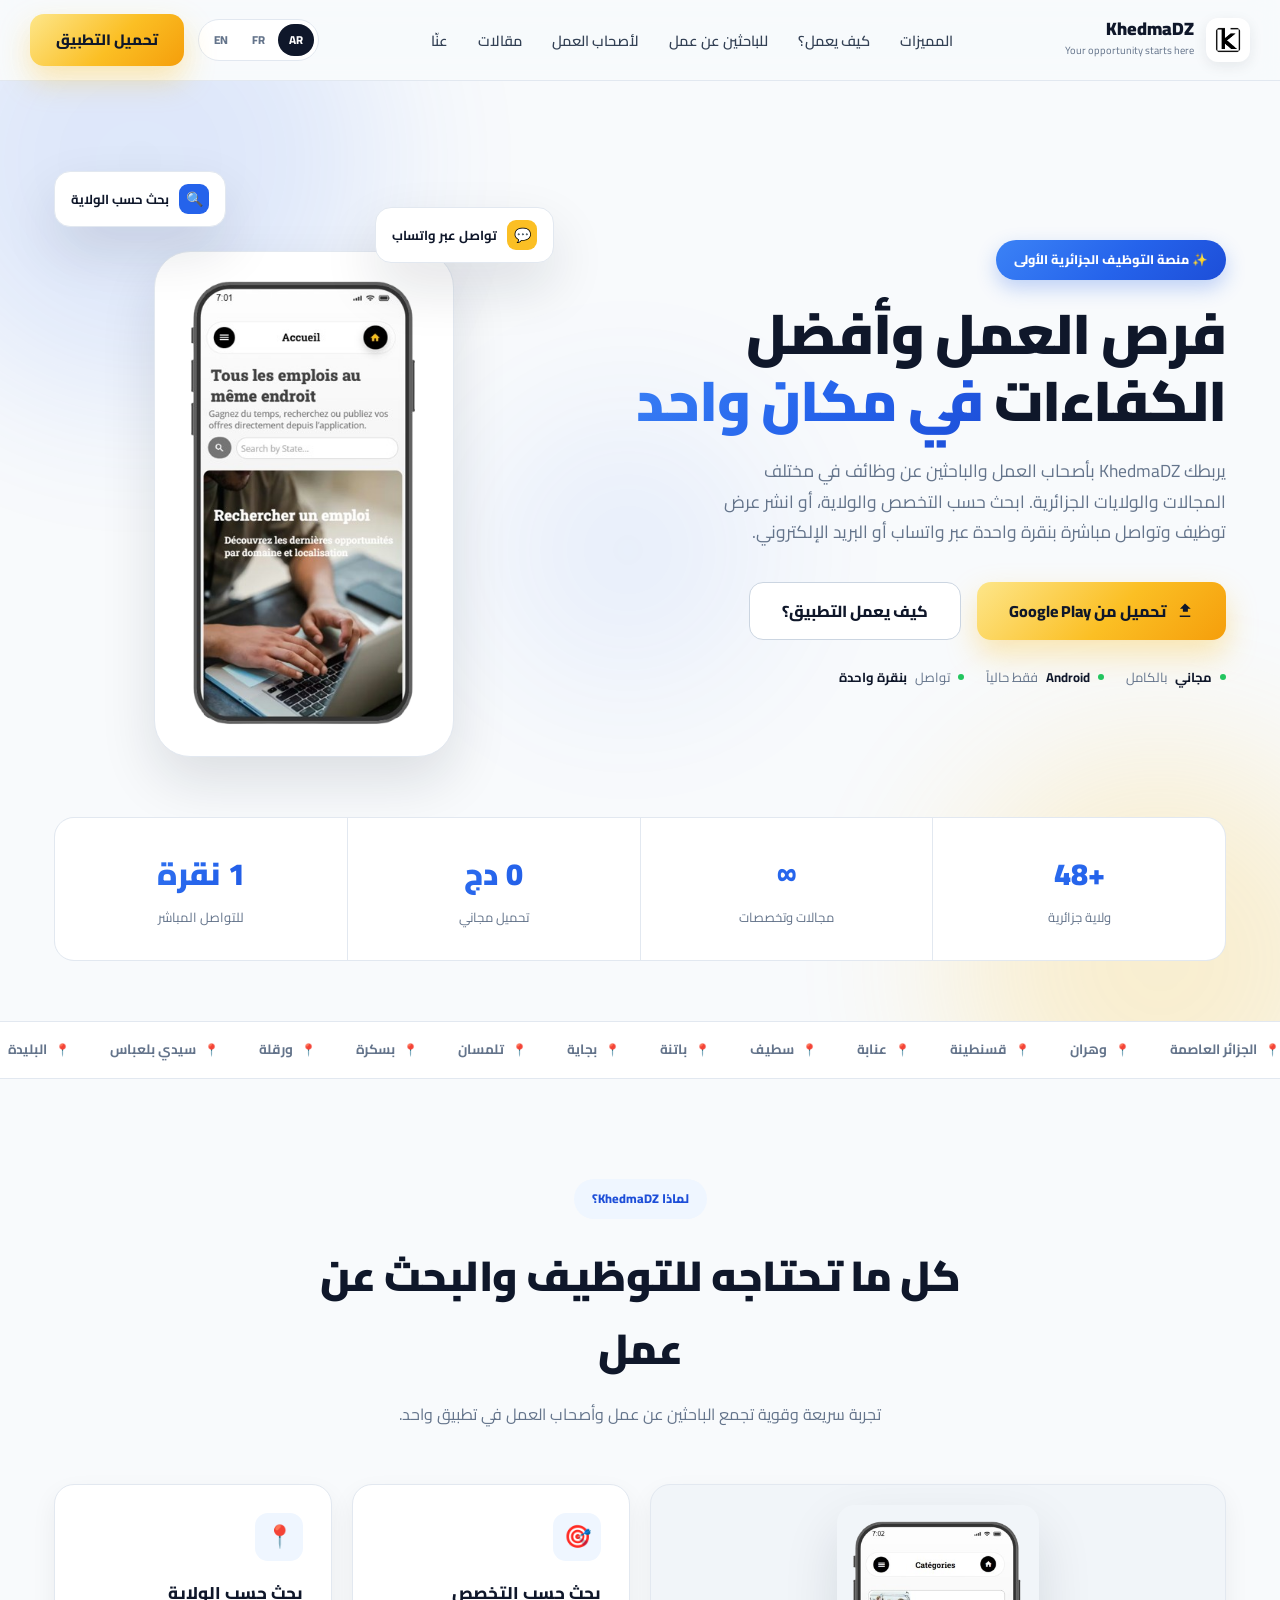
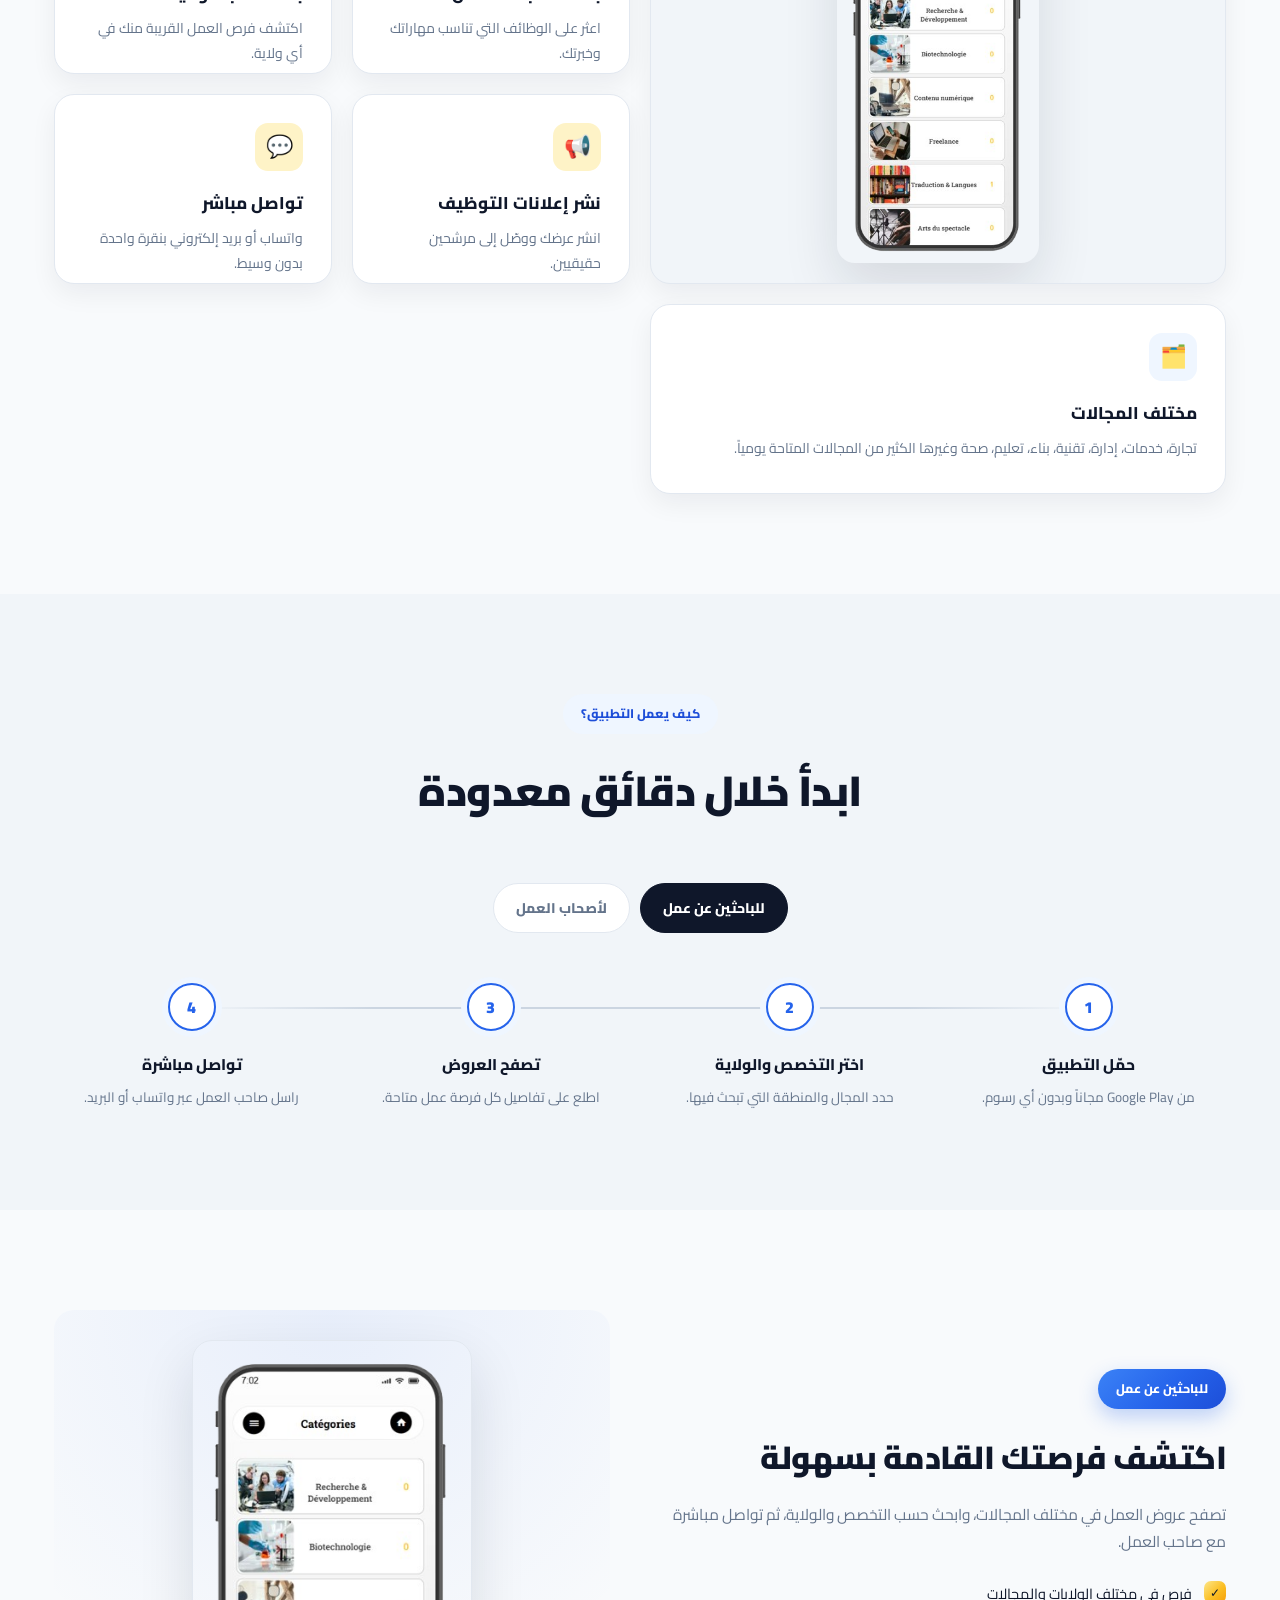
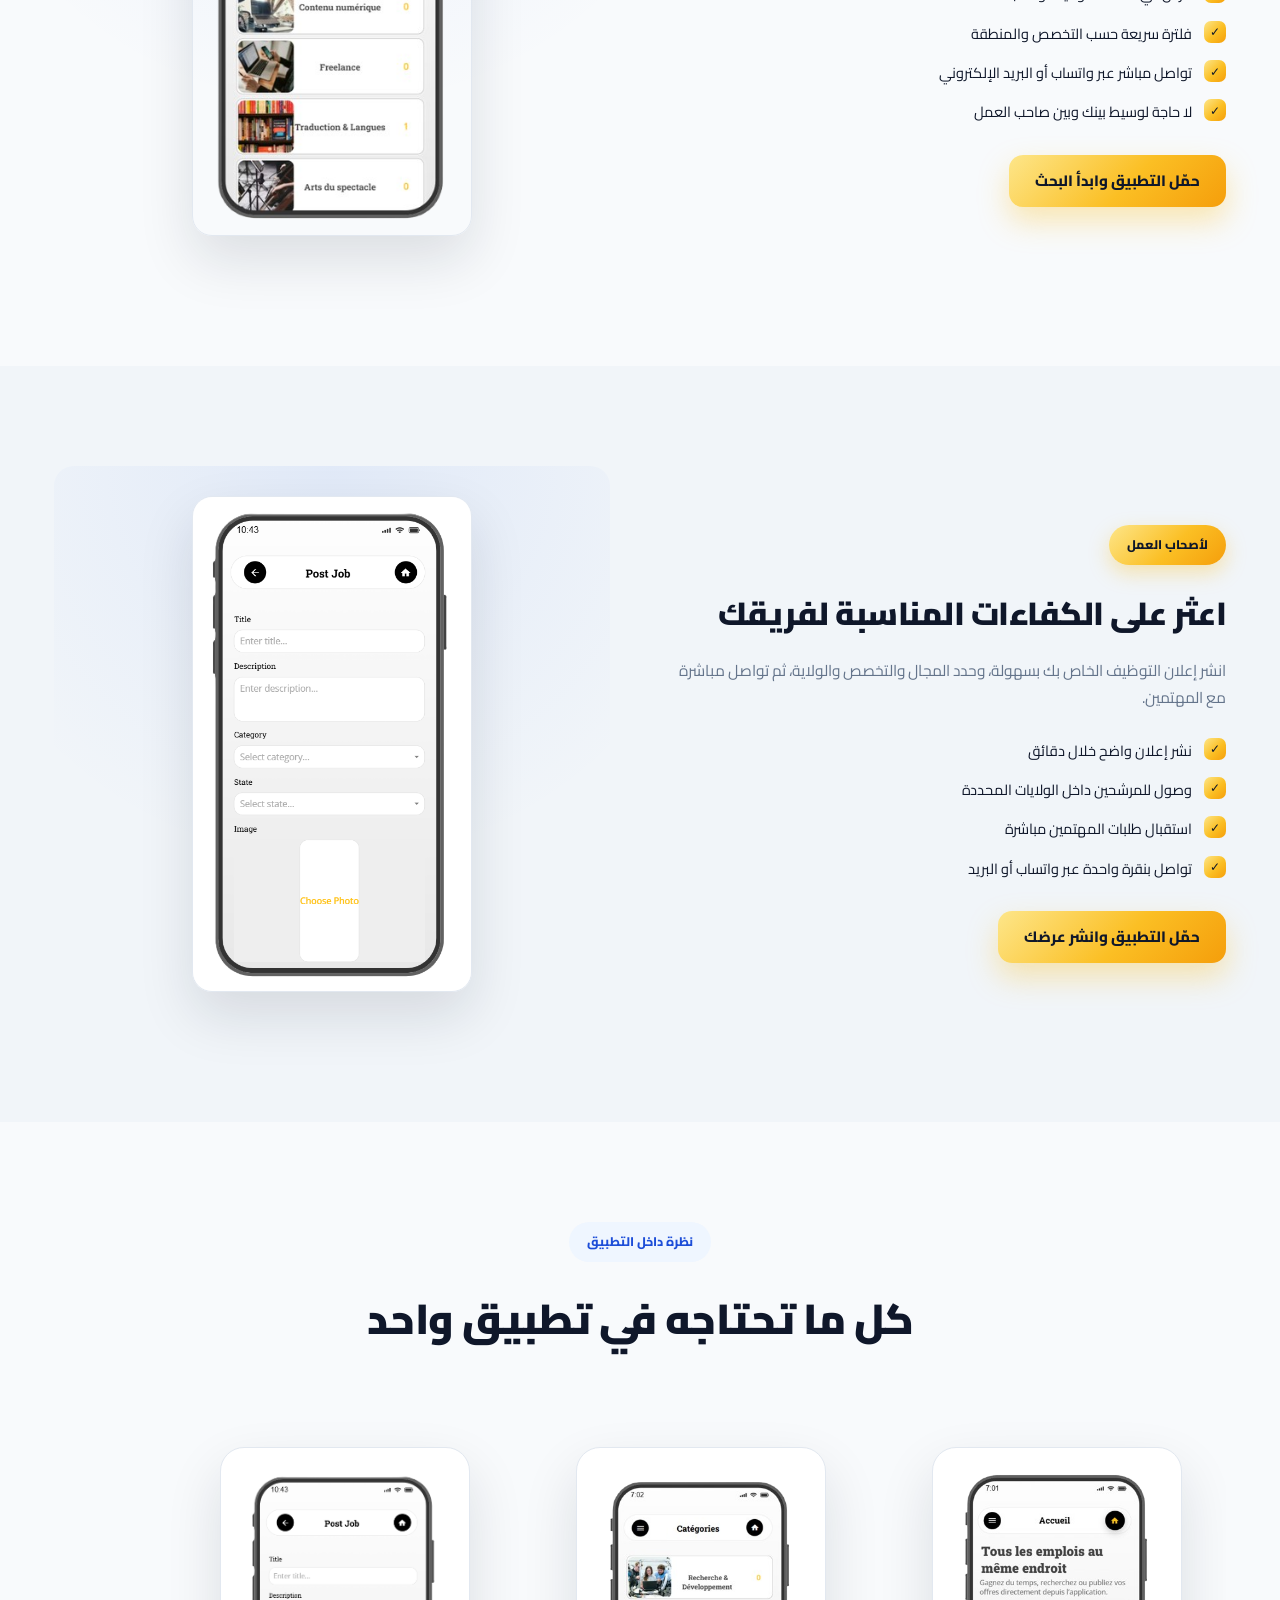
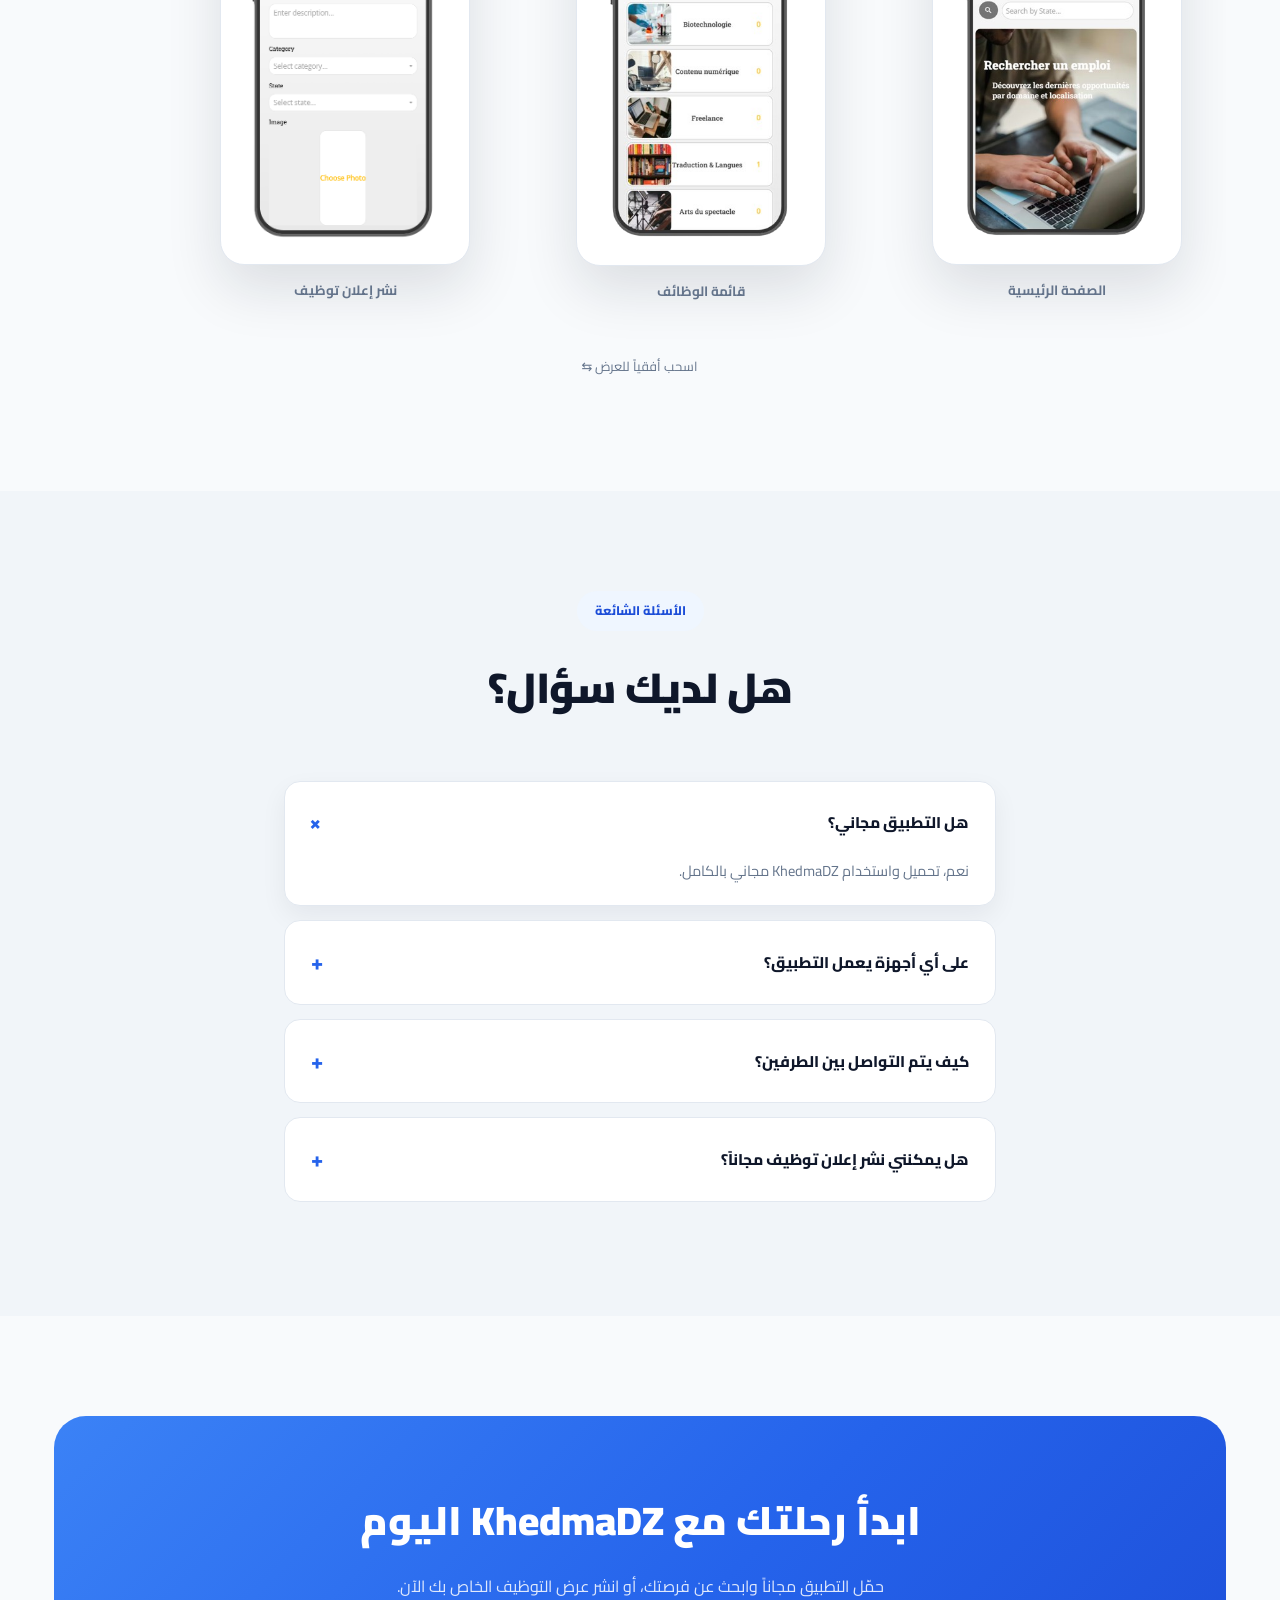
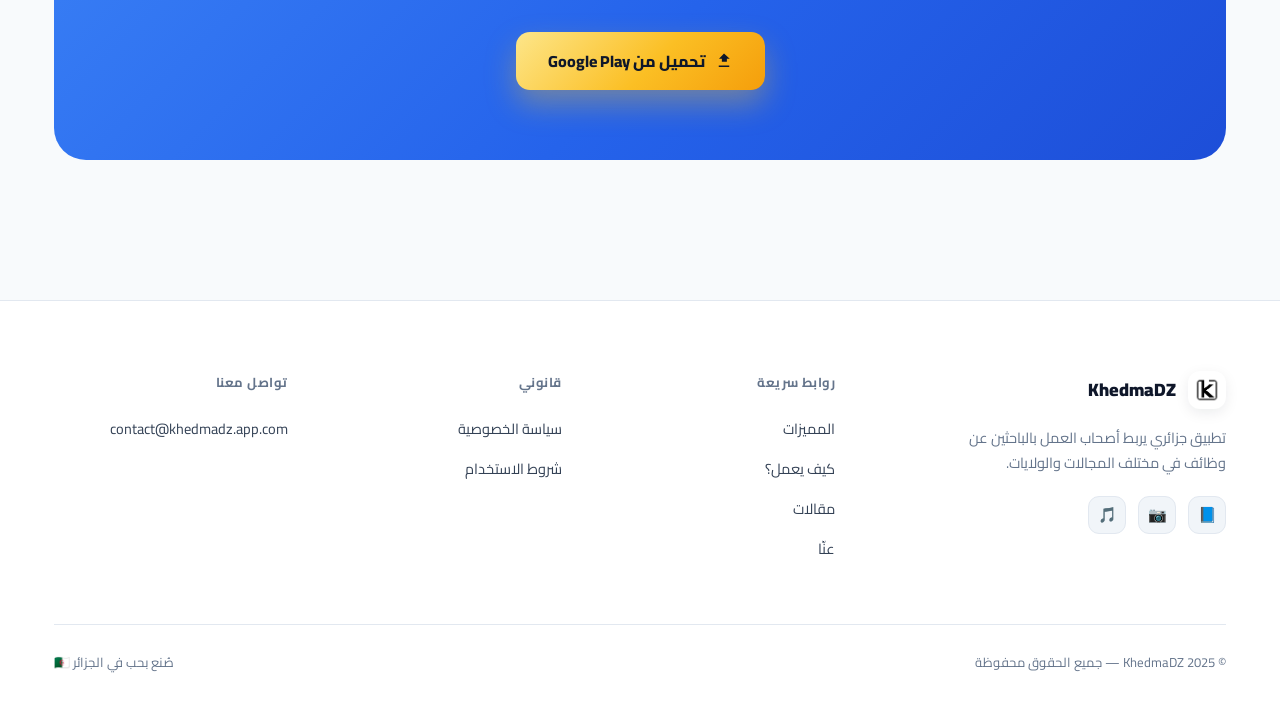
==== commit 4cd769b9: "Update index.html" ====
--- a/index.html
+++ b/index.html
@@ -15,7 +15,6 @@
 <title>KhedmaDZ | فرص العمل والتوظيف في الجزائر</title>
 <meta name="description" content="KhedmaDZ تطبيق جزائري يربط أصحاب العمل بالباحثين عن وظائف. ابحث حسب التخصص والولاية أو انشر عرض توظيف وتواصل مباشرة عبر واتساب أو البريد الإلكتروني.">
 <link rel="canonical" href="https://khedmadzapp.com/">
-
 <meta property="og:title" content="KhedmaDZ | فرص العمل والتوظيف في الجزائر">
 <meta property="og:description" content="ابحث عن وظيفة أو انشر عرض توظيف في مختلف الولايات والمجالات، وتواصل مباشرة بنقرة واحدة.">
 <meta property="og:image" content="https://khedmadzapp.com/design.dz.png">
@@ -27,9 +26,10 @@
 </head>
 <body>
 
-<!-- ===================== Header ===================== -->
+<!-- ===== Header ===== -->
 <header class="site-header">
   <div class="container header-inner">
+
     <a href="index.html" class="brand">
       <img class="logo" src="design.dz.png" alt="KhedmaDZ">
       <div class="brand-text">
@@ -55,13 +55,20 @@
         <a href="fr/index.html">FR</a>
         <a href="en/index.html">EN</a>
       </div>
-      <a class="btn btn-primary js-download-btn" role="button" tabindex="0">تحميل التطبيق</a>
-    </div>
-
+      <a class="btn btn-primary js-download-btn" role="button" tabindex="0">
+        تحميل التطبيق
+      </a>
+    </div>
+
+    <!-- hamburger -->
     <input type="checkbox" id="nav-toggle" class="nav-toggle">
-    <label for="nav-toggle" class="nav-toggle-label"><span></span><span></span><span></span></label>
-  </div>
-
+    <label for="nav-toggle" class="nav-toggle-label">
+      <span></span><span></span><span></span>
+    </label>
+
+  </div>
+
+  <!-- mobile nav (shown via CSS when checkbox checked) -->
   <nav class="main-nav-mobile">
     <a href="#features">المميزات</a>
     <a href="#how-it-works">كيف يعمل؟</a>
@@ -77,28 +84,39 @@
   </nav>
 </header>
 
-<!-- ===================== Hero ===================== -->
+<!-- ===== Hero ===== -->
 <section class="hero">
-  <div class="aurora"><span class="a1"></span><span class="a2"></span><span class="a3"></span></div>
+  <div class="aurora">
+    <span class="a1"></span>
+    <span class="a2"></span>
+    <span class="a3"></span>
+  </div>
 
   <div class="container hero-grid">
+
+    <!-- copy -->
     <div class="hero-copy" data-reveal>
       <span class="badge">✨ منصة التوظيف الجزائرية الأولى</span>
-      <h1>فرص العمل وأفضل الكفاءات <span class="grad">في مكان واحد</span></h1>
+      <h1>
+        فرص العمل وأفضل الكفاءات
+        <span class="grad">في مكان واحد</span>
+      </h1>
       <p class="hero-lead">
         يربطك KhedmaDZ بأصحاب العمل والباحثين عن وظائف في مختلف المجالات
         والولايات الجزائرية. ابحث حسب التخصص والولاية، أو انشر عرض توظيف
         وتواصل مباشرة بنقرة واحدة عبر واتساب أو البريد الإلكتروني.
       </p>
-
       <div class="hero-actions">
         <a class="btn btn-primary btn-lg js-download-btn" role="button" tabindex="0">
-          <svg viewBox="0 0 24 24" xmlns="http://www.w3.org/2000/svg"><path fill="currentColor" d="M5 20h14v-2H5v2zm7-18L5.33 9h3.84v4h6.66V9h3.84L12 2z"/></svg>
+          <svg viewBox="0 0 24 24" xmlns="http://www.w3.org/2000/svg">
+            <path fill="currentColor" d="M5 20h14v-2H5v2zm7-18L5.33 9h3.84v4h6.66V9h3.84L12 2z"/>
+          </svg>
           تحميل من Google Play
         </a>
-        <a href="#how-it-works" class="btn btn-ghost btn-lg">كيف يعمل التطبيق؟</a>
-      </div>
-
+        <a href="#how-it-works" class="btn btn-ghost btn-lg">
+          كيف يعمل التطبيق؟
+        </a>
+      </div>
       <div class="hero-trust">
         <span class="dot"><b>مجاني</b> بالكامل</span>
         <span class="dot"><b>Android</b> فقط حالياً</span>
@@ -106,15 +124,28 @@
       </div>
     </div>
 
+    <!-- phone + float cards -->
     <div class="hero-media" data-reveal="scale">
-      <div class="float-card c1"><span class="ic">🔍</span> بحث حسب الولاية</div>
-      <div class="float-card c2"><span class="ic">💬</span> تواصل عبر واتساب</div>
+
+      <!-- البطاقتان فوق الهاتف -->
+      <div class="float-card c1">
+        <span class="ic">🔍</span>
+        بحث حسب الولاية
+      </div>
+      <div class="float-card c2">
+        <span class="ic">💬</span>
+        تواصل عبر واتساب
+      </div>
+
+      <!-- صورة الهاتف -->
       <div class="phone-frame">
         <img src="screenshot2.png" alt="الصفحة الرئيسية لتطبيق KhedmaDZ">
       </div>
-    </div>
-  </div>
-
+
+    </div>
+  </div>
+
+  <!-- stats -->
   <div class="container">
     <div class="stats-bar" data-reveal>
       <div class="stat"><b>+48</b><span>ولاية جزائرية</span></div>
@@ -125,19 +156,21 @@
   </div>
 </section>
 
-<!-- ===================== Marquee ===================== -->
+<!-- ===== Marquee ===== -->
 <div class="marquee">
   <div class="marquee-track">
-    <span>الجزائر العاصمة</span><span>وهران</span><span>قسنطينة</span><span>عنابة</span>
-    <span>سطيف</span><span>باتنة</span><span>بجاية</span><span>تلمسان</span>
-    <span>بسكرة</span><span>ورقلة</span><span>سيدي بلعباس</span><span>البليدة</span>
-    <span>الجزائر العاصمة</span><span>وهران</span><span>قسنطينة</span><span>عنابة</span>
-    <span>سطيف</span><span>باتنة</span><span>بجاية</span><span>تلمسان</span>
-    <span>بسكرة</span><span>ورقلة</span><span>سيدي بلعباس</span><span>البليدة</span>
+    <span>الجزائر العاصمة</span><span>وهران</span><span>قسنطينة</span>
+    <span>عنابة</span><span>سطيف</span><span>باتنة</span>
+    <span>بجاية</span><span>تلمسان</span><span>بسكرة</span>
+    <span>ورقلة</span><span>سيدي بلعباس</span><span>البليدة</span>
+    <span>الجزائر العاصمة</span><span>وهران</span><span>قسنطينة</span>
+    <span>عنابة</span><span>سطيف</span><span>باتنة</span>
+    <span>بجاية</span><span>تلمسان</span><span>بسكرة</span>
+    <span>ورقلة</span><span>سيدي بلعباس</span><span>البليدة</span>
   </div>
 </div>
 
-<!-- ===================== Features (Bento) ===================== -->
+<!-- ===== Features (Bento) ===== -->
 <section id="features" class="section">
   <div class="container">
     <div class="eyebrow" data-reveal>
@@ -173,13 +206,16 @@
       <div class="bento-item span-2">
         <div class="icon icon-blue">🗂️</div>
         <h3>مختلف المجالات</h3>
-        <p>تجارة، خدمات، إدارة، تقنية، بناء، تعليم، صحة وغيرها الكثير من المجالات المتاحة يومياً.</p>
-      </div>
-    </div>
-  </div>
-</section>
-
-<!-- ===================== How it works ===================== -->
+        <p>
+          تجارة، خدمات، إدارة، تقنية، بناء، تعليم، صحة وغيرها الكثير
+          من المجالات المتاحة يومياً.
+        </p>
+      </div>
+    </div>
+  </div>
+</section>
+
+<!-- ===== How it works ===== -->
 <section id="how-it-works" class="section section-alt">
   <div class="container">
     <div class="eyebrow" data-reveal>
@@ -189,43 +225,80 @@
 
     <div class="tabs" data-reveal>
       <button class="tab-btn active" data-tab="seekers">للباحثين عن عمل</button>
-      <button class="tab-btn" data-tab="employers">لأصحاب العمل</button>
+      <button class="tab-btn"        data-tab="employers">لأصحاب العمل</button>
     </div>
 
     <div class="tab-panel active" id="tab-seekers" data-reveal>
       <div class="timeline">
-        <div class="tl-step blue"><div class="num">1</div><h4>حمّل التطبيق</h4><p>من Google Play مجاناً وبدون أي رسوم.</p></div>
-        <div class="tl-step blue"><div class="num">2</div><h4>اختر التخصص والولاية</h4><p>حدد المجال والمنطقة التي تبحث فيها.</p></div>
-        <div class="tl-step blue"><div class="num">3</div><h4>تصفح العروض</h4><p>اطلع على تفاصيل كل فرصة عمل متاحة.</p></div>
-        <div class="tl-step blue"><div class="num">4</div><h4>تواصل مباشرة</h4><p>راسل صاحب العمل عبر واتساب أو البريد.</p></div>
+        <div class="tl-step blue">
+          <div class="num">1</div>
+          <h4>حمّل التطبيق</h4>
+          <p>من Google Play مجاناً وبدون أي رسوم.</p>
+        </div>
+        <div class="tl-step blue">
+          <div class="num">2</div>
+          <h4>اختر التخصص والولاية</h4>
+          <p>حدد المجال والمنطقة التي تبحث فيها.</p>
+        </div>
+        <div class="tl-step blue">
+          <div class="num">3</div>
+          <h4>تصفح العروض</h4>
+          <p>اطلع على تفاصيل كل فرصة عمل متاحة.</p>
+        </div>
+        <div class="tl-step blue">
+          <div class="num">4</div>
+          <h4>تواصل مباشرة</h4>
+          <p>راسل صاحب العمل عبر واتساب أو البريد.</p>
+        </div>
       </div>
     </div>
 
     <div class="tab-panel" id="tab-employers" data-reveal>
       <div class="timeline">
-        <div class="tl-step yellow"><div class="num">1</div><h4>حمّل التطبيق</h4><p>من Google Play مجاناً وبدون أي رسوم.</p></div>
-        <div class="tl-step yellow"><div class="num">2</div><h4>أنشئ إعلانك</h4><p>أضف تفاصيل الوظيفة والمجال والولاية.</p></div>
-        <div class="tl-step yellow"><div class="num">3</div><h4>انشر العرض</h4><p>يظهر إعلانك للباحثين المناسبين مباشرة.</p></div>
-        <div class="tl-step yellow"><div class="num">4</div><h4>استقبل المرشحين</h4><p>تواصل مع المهتمين بنقرة واحدة فقط.</p></div>
-      </div>
-    </div>
-  </div>
-</section>
-
-<!-- ===================== Job seekers ===================== -->
+        <div class="tl-step yellow">
+          <div class="num">1</div>
+          <h4>حمّل التطبيق</h4>
+          <p>من Google Play مجاناً وبدون أي رسوم.</p>
+        </div>
+        <div class="tl-step yellow">
+          <div class="num">2</div>
+          <h4>أنشئ إعلانك</h4>
+          <p>أضف تفاصيل الوظيفة والمجال والولاية.</p>
+        </div>
+        <div class="tl-step yellow">
+          <div class="num">3</div>
+          <h4>انشر العرض</h4>
+          <p>يظهر إعلانك للباحثين المناسبين مباشرة.</p>
+        </div>
+        <div class="tl-step yellow">
+          <div class="num">4</div>
+          <h4>استقبل المرشحين</h4>
+          <p>تواصل مع المهتمين بنقرة واحدة فقط.</p>
+        </div>
+      </div>
+    </div>
+  </div>
+</section>
+
+<!-- ===== Job seekers ===== -->
 <section id="job-seekers" class="section">
   <div class="container split">
     <div class="split-copy" data-reveal>
       <span class="badge">للباحثين عن عمل</span>
       <h2>اكتشف فرصتك القادمة بسهولة</h2>
-      <p>تصفح عروض العمل في مختلف المجالات، وابحث حسب التخصص والولاية، ثم تواصل مباشرة مع صاحب العمل.</p>
+      <p>
+        تصفح عروض العمل في مختلف المجالات، وابحث حسب التخصص والولاية،
+        ثم تواصل مباشرة مع صاحب العمل.
+      </p>
       <ul class="check-list">
         <li>فرص في مختلف الولايات والمجالات</li>
         <li>فلترة سريعة حسب التخصص والمنطقة</li>
         <li>تواصل مباشر عبر واتساب أو البريد الإلكتروني</li>
         <li>لا حاجة لوسيط بينك وبين صاحب العمل</li>
       </ul>
-      <a class="btn btn-primary js-download-btn" role="button" tabindex="0">حمّل التطبيق وابدأ البحث</a>
+      <a class="btn btn-primary js-download-btn" role="button" tabindex="0">
+        حمّل التطبيق وابدأ البحث
+      </a>
     </div>
     <div class="split-media" data-reveal="scale">
       <img src="screenshot1.png" alt="قائمة عروض العمل في تطبيق KhedmaDZ">
@@ -233,54 +306,69 @@
   </div>
 </section>
 
-<!-- ===================== Employers ===================== -->
+<!-- ===== Employers ===== -->
 <section id="employers" class="section section-alt">
   <div class="container split reverse">
     <div class="split-media" data-reveal="scale">
       <img src="screenshot3.png" alt="نشر إعلان توظيف في تطبيق KhedmaDZ">
     </div>
     <div class="split-copy" data-reveal>
-      <span class="badge" style="background:var(--gradient-yellow);color:var(--dark);box-shadow:0 8px 20px rgba(251,191,36,0.35)">لأصحاب العمل</span>
+      <span class="badge"
+        style="background:var(--gradient-yellow);
+               color:var(--dark);
+               box-shadow:0 8px 20px rgba(251,191,36,0.35)">
+        لأصحاب العمل
+      </span>
       <h2>اعثر على الكفاءات المناسبة لفريقك</h2>
-      <p>انشر إعلان التوظيف الخاص بك بسهولة، وحدد المجال والتخصص والولاية، ثم تواصل مباشرة مع المهتمين.</p>
+      <p>
+        انشر إعلان التوظيف الخاص بك بسهولة، وحدد المجال والتخصص والولاية،
+        ثم تواصل مباشرة مع المهتمين.
+      </p>
       <ul class="check-list">
         <li>نشر إعلان واضح خلال دقائق</li>
         <li>وصول للمرشحين داخل الولايات المحددة</li>
         <li>استقبال طلبات المهتمين مباشرة</li>
         <li>تواصل بنقرة واحدة عبر واتساب أو البريد</li>
       </ul>
-      <a class="btn btn-primary js-download-btn" role="button" tabindex="0">حمّل التطبيق وانشر عرضك</a>
-    </div>
-  </div>
-</section>
-
-<!-- ===================== Screenshots ===================== -->
+      <a class="btn btn-primary js-download-btn" role="button" tabindex="0">
+        حمّل التطبيق وانشر عرضك
+      </a>
+    </div>
+  </div>
+</section>
+
+<!-- ===== Screenshots ===== -->
 <section class="section">
   <div class="container">
     <div class="eyebrow" data-reveal>
       <span class="badge badge-outline">نظرة داخل التطبيق</span>
       <h2>كل ما تحتاجه في تطبيق واحد</h2>
     </div>
-
     <div class="screens-wrap" data-reveal>
       <figure class="shot">
-        <div class="shot-frame"><img src="screenshot2.png" alt="الصفحة الرئيسية"></div>
+        <div class="shot-frame">
+          <img src="screenshot2.png" alt="الصفحة الرئيسية">
+        </div>
         <figcaption>الصفحة الرئيسية</figcaption>
       </figure>
       <figure class="shot">
-        <div class="shot-frame"><img src="screenshot1.png" alt="قائمة الوظائف"></div>
+        <div class="shot-frame">
+          <img src="screenshot1.png" alt="قائمة الوظائف">
+        </div>
         <figcaption>قائمة الوظائف</figcaption>
       </figure>
       <figure class="shot">
-        <div class="shot-frame"><img src="screenshot3.png" alt="نشر إعلان"></div>
+        <div class="shot-frame">
+          <img src="screenshot3.png" alt="نشر إعلان">
+        </div>
         <figcaption>نشر إعلان توظيف</figcaption>
       </figure>
     </div>
-    <p class="center small">اسحب أفقياً للعرض ⇆</p>
-  </div>
-</section>
-
-<!-- ===================== FAQ ===================== -->
+    <p class="center small" style="margin-top:6px">اسحب أفقياً للعرض ⇆</p>
+  </div>
+</section>
+
+<!-- ===== FAQ ===== -->
 <section class="section section-alt">
   <div class="container" style="max-width:760px">
     <div class="eyebrow" data-reveal>
@@ -298,7 +386,10 @@
     </details>
     <details class="faq-item" data-reveal>
       <summary>كيف يتم التواصل بين الطرفين؟</summary>
-      <p>يتم التواصل مباشرة عبر واتساب أو البريد الإلكتروني بنقرة واحدة، دون وسيط.</p>
+      <p>
+        يتم التواصل مباشرة عبر واتساب أو البريد الإلكتروني بنقرة واحدة،
+        دون وسيط.
+      </p>
     </details>
     <details class="faq-item" data-reveal>
       <summary>هل يمكنني نشر إعلان توظيف مجاناً؟</summary>
@@ -307,34 +398,49 @@
   </div>
 </section>
 
-<!-- ===================== Final CTA ===================== -->
+<!-- ===== Final CTA ===== -->
 <section class="section">
   <div class="container">
     <div class="cta-band" data-reveal="scale">
       <h2>ابدأ رحلتك مع KhedmaDZ اليوم</h2>
-      <p>حمّل التطبيق مجاناً وابحث عن فرصتك، أو انشر عرض التوظيف الخاص بك الآن.</p>
+      <p>
+        حمّل التطبيق مجاناً وابحث عن فرصتك،
+        أو انشر عرض التوظيف الخاص بك الآن.
+      </p>
       <a class="btn btn-primary btn-lg js-download-btn" role="button" tabindex="0">
-        <svg viewBox="0 0 24 24" xmlns="http://www.w3.org/2000/svg"><path fill="currentColor" d="M5 20h14v-2H5v2zm7-18L5.33 9h3.84v4h6.66V9h3.84L12 2z"/></svg>
+        <svg viewBox="0 0 24 24" xmlns="http://www.w3.org/2000/svg">
+          <path fill="currentColor" d="M5 20h14v-2H5v2zm7-18L5.33 9h3.84v4h6.66V9h3.84L12 2z"/>
+        </svg>
         تحميل من Google Play
       </a>
     </div>
   </div>
 </section>
 
-<!-- ===================== Footer ===================== -->
+<!-- ===== Footer ===== -->
 <footer class="site-footer">
   <div class="container">
     <div class="footer-grid">
+
       <div class="footer-col footer-brand">
         <div class="brand">
-          <img class="logo" src="design.dz.png" alt="KhedmaDZ" style="height:38px;width:38px">
-          <div class="brand-text"><div class="title">KhedmaDZ</div></div>
-        </div>
-        <p>تطبيق جزائري يربط أصحاب العمل بالباحثين عن وظائف في مختلف المجالات والولايات.</p>
+          <img class="logo" src="design.dz.png" alt="KhedmaDZ"
+               style="height:38px;width:38px">
+          <div class="brand-text">
+            <div class="title">KhedmaDZ</div>
+          </div>
+        </div>
+        <p>
+          تطبيق جزائري يربط أصحاب العمل بالباحثين عن وظائف
+          في مختلف المجالات والولايات.
+        </p>
         <div class="social-row">
-          <a href="https://www.facebook.com/share/175tyBWDvn/" target="_blank" rel="noopener" aria-label="Facebook">📘</a>
-          <a href="https://www.instagram.com/khedma__dz" target="_blank" rel="noopener" aria-label="Instagram">📷</a>
-          <a href="https://www.tiktok.com/@khedma__dz" target="_blank" rel="noopener" aria-label="TikTok">🎵</a>
+          <a href="https://www.facebook.com/share/175tyBWDvn/"
+             target="_blank" rel="noopener" aria-label="Facebook">📘</a>
+          <a href="https://www.instagram.com/khedma__dz"
+             target="_blank" rel="noopener" aria-label="Instagram">📷</a>
+          <a href="https://www.tiktok.com/@khedma__dz"
+             target="_blank" rel="noopener" aria-label="TikTok">🎵</a>
         </div>
       </div>
 
@@ -359,9 +465,14 @@
       <div class="footer-col">
         <h4>تواصل معنا</h4>
         <ul>
-          <li><a href="mailto:contact@khedmadz.app.com">contact@khedmadz.app.com</a></li>
+          <li>
+            <a href="mailto:contact@khedmadz.app.com">
+              contact@khedmadz.app.com
+            </a>
+          </li>
         </ul>
       </div>
+
     </div>
 
     <div class="footer-bottom">
@@ -371,56 +482,73 @@
   </div>
 </footer>
 
-<!-- ===================== Scripts ===================== -->
+<!-- ===== Scripts ===== -->
 <script>
-/* Download tracking */
+/* ── Download tracking ── */
 (function(){
-  var url = 'https://play.google.com/store/apps/details?id=com.khedmadz.app';
+  var url    = 'https://play.google.com/store/apps/details?id=com.khedmadz.app';
   var sendTo = 'AW-17768304312/j-SLCO2goMsbELidy5hC';
 
   function goUrl(){ window.location.href = url; }
+
   function reportAndGo(e){
     if (e && e.preventDefault) e.preventDefault();
     if (typeof gtag !== 'function'){ goUrl(); return; }
     var called = false;
-    var callback = function(){ if (called) return; called = true; goUrl(); };
+    var cb = function(){ if (called) return; called = true; goUrl(); };
     try{
-      gtag('event','conversion',{ 'send_to': sendTo, 'event_callback': callback });
-      setTimeout(callback, 1500);
+      gtag('event','conversion',{ send_to:sendTo, event_callback:cb });
+      setTimeout(cb, 1500);
     }catch(err){ goUrl(); }
   }
+
   document.querySelectorAll('.js-download-btn').forEach(function(btn){
     btn.addEventListener('click', reportAndGo, false);
     btn.addEventListener('keypress', function(e){
-      var key = e.key || e.keyCode;
-      if (key === 'Enter' || key === ' ' || key === 13 || key === 32) reportAndGo(e);
+      var k = e.key || e.keyCode;
+      if (k==='Enter'||k===' '||k===13||k===32) reportAndGo(e);
     }, false);
   });
 })();
 
-/* Scroll reveal */
+/* ── Scroll reveal ── */
 (function(){
-  var els = document.querySelectorAll('[data-reveal]');
   var obs = new IntersectionObserver(function(entries){
-    entries.forEach(function(entry){
-      if (entry.isIntersecting){
-        entry.target.classList.add('in-view');
-        obs.unobserve(entry.target);
+    entries.forEach(function(en){
+      if(en.isIntersecting){
+        en.target.classList.add('in-view');
+        obs.unobserve(en.target);
       }
     });
-  }, { threshold: 0.15 });
-  els.forEach(function(el){ obs.observe(el); });
+  },{ threshold:0.14 });
+  document.querySelectorAll('[data-reveal]').forEach(function(el){
+    obs.observe(el);
+  });
 })();
 
-/* How it works tabs */
+/* ── Tabs (how it works) ── */
 (function(){
-  var buttons = document.querySelectorAll('.tab-btn');
-  buttons.forEach(function(btn){
+  document.querySelectorAll('.tab-btn').forEach(function(btn){
     btn.addEventListener('click', function(){
-      buttons.forEach(function(b){ b.classList.remove('active'); });
-      document.querySelectorAll('.tab-panel').forEach(function(p){ p.classList.remove('active'); });
+      document.querySelectorAll('.tab-btn').forEach(function(b){
+        b.classList.remove('active');
+      });
+      document.querySelectorAll('.tab-panel').forEach(function(p){
+        p.classList.remove('active');
+      });
       btn.classList.add('active');
-      document.getElementById('tab-' + btn.dataset.tab).classList.add('active');
+      var panel = document.getElementById('tab-' + btn.dataset.tab);
+      if(panel) panel.classList.add('active');
+    });
+  });
+})();
+
+/* ── Close mobile nav when a link is clicked ── */
+(function(){
+  document.querySelectorAll('.main-nav-mobile a').forEach(function(link){
+    link.addEventListener('click', function(){
+      var toggle = document.getElementById('nav-toggle');
+      if(toggle) toggle.checked = false;
     });
   });
 })();
--- a/style.css
+++ b/style.css
@@ -28,9 +28,9 @@
   --gradient-blue: linear-gradient(135deg,#3B82F6 0%, #2563EB 55%, #1D4ED8 100%);
 }
 
-*{box-sizing:border-box}
-html{scroll-behavior:smooth}
-html,body{height:100%}
+*{ box-sizing:border-box }
+html{ scroll-behavior:smooth }
+html,body{ height:100% }
 body{
   margin:0;
   font-family:var(--font-ar);
@@ -42,9 +42,9 @@
 }
 html[dir="ltr"] body{ font-family:var(--font-lat); }
 
-img{max-width:100%;display:block}
-a{color:inherit;text-decoration:none}
-ul{margin:0;padding:0;list-style:none}
+img{ max-width:100%; display:block }
+a{ color:inherit; text-decoration:none }
+ul{ margin:0; padding:0; list-style:none }
 
 .container{
   max-width:var(--max-width);
@@ -62,34 +62,63 @@
 [data-reveal]{
   opacity:0;
   transform:translateY(26px);
-  transition:opacity .7s cubic-bezier(.2,.8,.2,1), transform .7s cubic-bezier(.2,.8,.2,1);
-}
-[data-reveal].in-view{ opacity:1; transform:translateY(0); }
-[data-reveal="scale"]{ transform:scale(.94) translateY(16px); }
-[data-reveal="scale"].in-view{ transform:scale(1) translateY(0); }
-
-/* =========================================
-   Soft aurora blobs (light mode)
+  transition:opacity .7s cubic-bezier(.2,.8,.2,1),
+             transform .7s cubic-bezier(.2,.8,.2,1);
+}
+[data-reveal].in-view{
+  opacity:1;
+  transform:translateY(0);
+}
+[data-reveal="scale"]{
+  transform:scale(.94) translateY(16px);
+}
+[data-reveal="scale"].in-view{
+  transform:scale(1) translateY(0);
+}
+
+/* =========================================
+   Aurora blobs (light mode)
    ========================================= */
 .aurora{
-  position:absolute; inset:0; overflow:hidden;
-  z-index:0; pointer-events:none;
+  position:absolute;
+  inset:0;
+  overflow:hidden;
+  z-index:0;
+  pointer-events:none;
 }
 .aurora span{
-  position:absolute; border-radius:50%;
-  filter:blur(80px); opacity:.35;
+  position:absolute;
+  border-radius:50%;
+  filter:blur(80px);
   animation:float 16s ease-in-out infinite;
 }
-.aurora .a1{ width:480px;height:480px; background:var(--blue); top:-160px; inset-inline-end:-100px; opacity:.14; }
-.aurora .a2{ width:420px;height:420px; background:var(--yellow); bottom:-150px; inset-inline-start:-90px; opacity:.22; animation-delay:3s; }
-.aurora .a3{ width:280px;height:280px; background:var(--blue); top:35%; inset-inline-start:40%; opacity:.10; animation-delay:6s; }
+.aurora .a1{
+  width:480px; height:480px;
+  background:var(--blue);
+  top:-160px; inset-inline-end:-100px;
+  opacity:.12;
+}
+.aurora .a2{
+  width:420px; height:420px;
+  background:var(--yellow);
+  bottom:-150px; inset-inline-start:-90px;
+  opacity:.20;
+  animation-delay:3s;
+}
+.aurora .a3{
+  width:280px; height:280px;
+  background:var(--blue);
+  top:35%; inset-inline-start:40%;
+  opacity:.08;
+  animation-delay:6s;
+}
 @keyframes float{
   0%,100%{ transform:translateY(0) translateX(0) scale(1); }
   50%{ transform:translateY(-30px) translateX(24px) scale(1.06); }
 }
 
 /* =========================================
-   Badge (mirrors the app's blue banner)
+   Badge
    ========================================= */
 .badge{
   display:inline-flex;
@@ -114,7 +143,8 @@
   text-align:center;
   max-width:680px;
   margin:0 auto 56px;
-  position:relative; z-index:1;
+  position:relative;
+  z-index:1;
 }
 .eyebrow h2{
   font-size:clamp(26px,3.4vw,42px);
@@ -123,14 +153,20 @@
   letter-spacing:-.5px;
   color:var(--dark);
 }
-.eyebrow p{ color:var(--muted); margin:0; font-size:16px; }
+.eyebrow p{
+  color:var(--muted);
+  margin:0;
+  font-size:16px;
+}
 
 /* =========================================
    Header
    ========================================= */
 .site-header{
-  position:sticky; top:0; z-index:200;
-  background:rgba(248,250,252,0.85);
+  position:sticky;
+  top:0;
+  z-index:200;
+  background:rgba(248,250,252,0.88);
   backdrop-filter:blur(14px) saturate(160%);
   border-bottom:1px solid var(--border);
 }
@@ -141,9 +177,14 @@
   padding:14px 0;
   gap:20px;
 }
-.brand{ display:flex; align-items:center; gap:12px; }
+.brand{
+  display:flex;
+  align-items:center;
+  gap:12px;
+}
 .brand img.logo{
-  height:44px;width:44px;
+  height:44px;
+  width:44px;
   object-fit:contain;
   border-radius:12px;
   background:#fff;
@@ -162,7 +203,11 @@
   margin-top:3px;
 }
 
-.main-nav ul{ display:flex; align-items:center; gap:30px; }
+.main-nav ul{
+  display:flex;
+  align-items:center;
+  gap:30px;
+}
 .main-nav a{
   font-weight:600;
   font-size:14.5px;
@@ -172,17 +217,26 @@
 }
 .main-nav a::after{
   content:"";
-  position:absolute; bottom:-4px; right:0;
-  width:0; height:2px;
+  position:absolute;
+  bottom:-4px;
+  right:0;
+  width:0;
+  height:2px;
   background:var(--gradient-blue);
   transition:width .25s ease;
 }
 .main-nav a:hover::after{ width:100%; }
 
-.header-actions{ display:flex; align-items:center; gap:14px; }
+.header-actions{
+  display:flex;
+  align-items:center;
+  gap:14px;
+}
 
 .lang-switch{
-  display:flex; align-items:center; gap:2px;
+  display:flex;
+  align-items:center;
+  gap:2px;
   background:var(--surface);
   border:1px solid var(--border);
   border-radius:999px;
@@ -194,12 +248,14 @@
   font-weight:800;
   color:var(--muted);
   border-radius:999px;
+  transition:background .2s ease, color .2s ease;
 }
 .lang-switch a.active{
   background:var(--dark);
   color:#fff;
 }
 
+/* nav toggle (hamburger) */
 .nav-toggle{ display:none; }
 .nav-toggle-label{
   display:none;
@@ -209,12 +265,14 @@
   padding:6px;
 }
 .nav-toggle-label span{
-  width:24px;height:2px;
+  width:24px;
+  height:2px;
   background:var(--dark);
   border-radius:2px;
-}
-
-/* Mobile nav panel — hidden by default on ALL screen sizes */
+  transition:transform .3s ease, opacity .3s ease;
+}
+
+/* Mobile nav — hidden on ALL sizes by default */
 .main-nav-mobile{ display:none; }
 
 /* =========================================
@@ -235,7 +293,7 @@
   transition:transform .25s ease, box-shadow .25s ease, filter .25s ease;
   white-space:nowrap;
 }
-.btn svg{ width:18px;height:18px;flex:0 0 auto; }
+.btn svg{ width:18px; height:18px; flex:0 0 auto; }
 
 .btn-primary{
   background:var(--gradient-yellow);
@@ -252,18 +310,15 @@
   color:var(--dark);
   border:1.5px solid var(--border-strong);
 }
-.btn-ghost:hover{ border-color:var(--dark); background:var(--bg-soft); }
-
-.btn-white{
-  background:#fff;
-  color:var(--dark);
-  box-shadow:var(--shadow);
+.btn-ghost:hover{
+  border-color:var(--dark);
+  background:var(--bg-soft);
 }
 
 .btn-lg{ min-height:58px; padding:0 32px; font-size:16px; }
 
 /* =========================================
-   Marquee (wilayas ticker)
+   Marquee
    ========================================= */
 .marquee{
   border-top:1px solid var(--border);
@@ -273,26 +328,40 @@
   padding:16px 0;
 }
 .marquee-track{
-  display:flex; gap:40px; width:max-content;
+  display:flex;
+  gap:40px;
+  width:max-content;
   animation:scrollX 32s linear infinite;
 }
 .marquee-track span{
-  font-size:13.5px; font-weight:700; color:var(--muted);
-  display:flex; align-items:center; gap:8px; white-space:nowrap;
+  font-size:13.5px;
+  font-weight:700;
+  color:var(--muted);
+  display:flex;
+  align-items:center;
+  gap:8px;
+  white-space:nowrap;
 }
 .marquee-track span::before{ content:"📍"; font-size:12px; }
-@keyframes scrollX{ from{ transform:translateX(0); } to{ transform:translateX(-50%); } }
+@keyframes scrollX{
+  from{ transform:translateX(0); }
+  to{ transform:translateX(-50%); }
+}
 
 /* =========================================
    Hero
    ========================================= */
-.hero{ position:relative; padding:90px 0 50px; }
+.hero{
+  position:relative;
+  padding:90px 0 60px;
+}
 .hero-grid{
   display:grid;
   grid-template-columns:1.1fr .9fr;
   gap:60px;
   align-items:center;
-  position:relative; z-index:1;
+  position:relative;
+  z-index:1;
 }
 .hero h1{
   font-size:clamp(32px,4.6vw,56px);
@@ -308,14 +377,46 @@
   background-clip:text;
   color:transparent;
 }
-.hero-lead{ color:var(--muted); font-size:17.5px; max-width:520px; margin:0 0 34px; }
-.hero-actions{ display:flex; flex-wrap:wrap; gap:16px; margin-bottom:26px; }
-.hero-trust{ display:flex; flex-wrap:wrap; gap:22px; font-size:13px; color:var(--muted); }
+.hero-lead{
+  color:var(--muted);
+  font-size:17.5px;
+  max-width:520px;
+  margin:0 0 34px;
+}
+.hero-actions{
+  display:flex;
+  flex-wrap:wrap;
+  gap:16px;
+  margin-bottom:26px;
+}
+.hero-trust{
+  display:flex;
+  flex-wrap:wrap;
+  gap:22px;
+  font-size:13px;
+  color:var(--muted);
+}
 .hero-trust b{ color:var(--dark); }
-.hero-trust .dot{ display:inline-flex; align-items:center; gap:8px; }
-.hero-trust .dot::before{ content:""; width:6px;height:6px;border-radius:50%; background:#22C55E; }
-
-.hero-media{ position:relative; display:flex; justify-content:center; }
+.hero-trust .dot{
+  display:inline-flex;
+  align-items:center;
+  gap:8px;
+}
+.hero-trust .dot::before{
+  content:"";
+  width:6px; height:6px;
+  border-radius:50%;
+  background:#22C55E;
+}
+
+/* ── Hero media (phone + float cards) ── */
+.hero-media{
+  position:relative;
+  display:flex;
+  justify-content:center;
+  padding-top:80px;      /* ← مساحة فوق الهاتف لاستيعاب البطاقتين */
+}
+
 .phone-frame{
   position:relative;
   width:min(300px,80vw);
@@ -325,29 +426,57 @@
   border:1px solid var(--border);
   box-shadow:var(--shadow-lg);
   animation:floatY 6s ease-in-out infinite;
+  z-index:1;
 }
 .phone-frame img{ border-radius:24px; }
-@keyframes floatY{ 0%,100%{ transform:translateY(0); } 50%{ transform:translateY(-16px); } }
-
+
+@keyframes floatY{
+  0%,100%{ transform:translateY(0); }
+  50%{ transform:translateY(-16px); }
+}
+
+/* البطاقتان العائمتان فوق الهاتف */
 .float-card{
   position:absolute;
+  top:0;                       /* ← فوق صورة الهاتف */
   background:#fff;
   border:1px solid var(--border);
   border-radius:16px;
-  padding:14px 18px;
+  padding:12px 16px;
   font-size:13px;
   font-weight:700;
   color:var(--dark);
   box-shadow:var(--shadow-lg);
-  display:flex; align-items:center; gap:10px;
+  display:flex;
+  align-items:center;
+  gap:10px;
+  z-index:2;
+  white-space:nowrap;
   animation:floatY 6s ease-in-out infinite;
 }
-.float-card.c1{ top:10%; inset-inline-start:-10%; animation-delay:.5s; }
-.float-card.c2{ bottom:12%; inset-inline-end:-12%; animation-delay:1.2s; }
+
+/* بطاقة اليمين (في RTL = بحث) */
+.float-card.c1{
+  inset-inline-end:0;
+  top:0;
+  animation-delay:.5s;
+}
+
+/* بطاقة اليسار (في RTL = واتساب) */
+.float-card.c2{
+  inset-inline-start:0;
+  top:36px;
+  animation-delay:1.2s;
+}
+
 .float-card .ic{
-  width:30px;height:30px;border-radius:9px;
-  display:flex;align-items:center;justify-content:center;
+  width:30px; height:30px;
+  border-radius:9px;
+  display:flex;
+  align-items:center;
+  justify-content:center;
   font-size:14px;
+  flex-shrink:0;
 }
 .float-card.c1 .ic{ background:var(--blue); color:#fff; }
 .float-card.c2 .ic{ background:var(--yellow); color:var(--dark); }
@@ -364,9 +493,14 @@
   border-radius:var(--radius);
   overflow:hidden;
   margin-top:60px;
-  position:relative; z-index:1;
-}
-.stats-bar .stat{ background:var(--surface); padding:30px 20px; text-align:center; }
+  position:relative;
+  z-index:1;
+}
+.stats-bar .stat{
+  background:var(--surface);
+  padding:30px 20px;
+  text-align:center;
+}
 .stats-bar .stat b{
   display:block;
   font-size:clamp(22px,2.4vw,32px);
@@ -376,10 +510,13 @@
   background-clip:text;
   color:transparent;
 }
-.stats-bar .stat span{ font-size:13px; color:var(--muted); }
-
-/* =========================================
-   Bento grid features
+.stats-bar .stat span{
+  font-size:13px;
+  color:var(--muted);
+}
+
+/* =========================================
+   Bento grid
    ========================================= */
 .bento{
   display:grid;
@@ -403,31 +540,57 @@
   border-color:var(--border-strong);
 }
 .bento-item .icon{
-  width:48px;height:48px;
+  width:48px; height:48px;
   border-radius:13px;
-  display:flex;align-items:center;justify-content:center;
+  display:flex;
+  align-items:center;
+  justify-content:center;
   font-size:22px;
   margin-bottom:18px;
 }
-.icon-blue{ background:var(--blue-light); color:var(--blue); }
-.icon-yellow{ background:var(--yellow-light); color:#B45309; }
-
-.bento-item h3{ margin:0 0 8px; font-size:17px; font-weight:800; color:var(--dark); }
-.bento-item p{ margin:0; color:var(--muted); font-size:14px; }
+.icon-blue{ background:var(--blue-light); }
+.icon-yellow{ background:var(--yellow-light); }
+
+.bento-item h3{
+  margin:0 0 8px;
+  font-size:17px;
+  font-weight:800;
+  color:var(--dark);
+}
+.bento-item p{
+  margin:0;
+  color:var(--muted);
+  font-size:14px;
+}
 
 .bento-item.span-2{ grid-column:span 2; }
-.bento-item.row-2{ grid-row:span 2; grid-auto-rows:190px; }
+.bento-item.row-2{ grid-row:span 2; }
 
 .bento-visual{
   background:var(--bg-soft);
-  display:flex; align-items:center; justify-content:center;
-}
-.bento-visual img{ max-height:100%; width:auto; border-radius:18px; box-shadow:var(--shadow-lg); }
+  display:flex;
+  align-items:center;
+  justify-content:center;
+  padding:20px;
+}
+.bento-visual img{
+  max-height:100%;
+  width:auto;
+  border-radius:18px;
+  box-shadow:var(--shadow-lg);
+}
 
 /* =========================================
    How it works — tabs + timeline
    ========================================= */
-.tabs{ display:flex; justify-content:center; gap:10px; margin-bottom:50px; position:relative; z-index:1; }
+.tabs{
+  display:flex;
+  justify-content:center;
+  gap:10px;
+  margin-bottom:50px;
+  position:relative;
+  z-index:1;
+}
 .tab-btn{
   padding:11px 22px;
   border-radius:999px;
@@ -438,12 +601,14 @@
   font-size:14px;
   cursor:pointer;
   transition:.25s ease;
+  font-family:inherit;
 }
 .tab-btn.active{
   background:var(--dark);
   color:#fff;
   border-color:var(--dark);
 }
+
 .tab-panel{ display:none; }
 .tab-panel.active{ display:block; }
 
@@ -455,24 +620,57 @@
 }
 .timeline::before{
   content:"";
-  position:absolute; top:24px; left:12%; right:12%;
+  position:absolute;
+  top:24px;
+  left:12%;
+  right:12%;
   height:2px;
-  background:linear-gradient(90deg,transparent, var(--border-strong) 20%, var(--border-strong) 80%, transparent);
+  background:linear-gradient(
+    90deg,
+    transparent,
+    var(--border-strong) 20%,
+    var(--border-strong) 80%,
+    transparent
+  );
   z-index:0;
 }
-.tl-step{ position:relative; z-index:1; text-align:center; }
+.tl-step{
+  position:relative;
+  z-index:1;
+  text-align:center;
+}
 .tl-step .num{
-  width:48px;height:48px;
+  width:48px; height:48px;
   margin:0 auto 20px;
   border-radius:50%;
-  background:#fff;
-  display:flex;align-items:center;justify-content:center;
-  font-weight:900; font-size:16px;
-}
-.tl-step.blue .num{ border:2px solid var(--blue); color:var(--blue); box-shadow:0 0 0 6px var(--blue-light); }
-.tl-step.yellow .num{ border:2px solid var(--yellow-dark); color:#B45309; box-shadow:0 0 0 6px var(--yellow-light); }
-.tl-step h4{ margin:0 0 8px; font-size:15.5px; font-weight:800; color:var(--dark); }
-.tl-step p{ margin:0; color:var(--muted); font-size:13.5px; }
+  background:var(--surface);
+  display:flex;
+  align-items:center;
+  justify-content:center;
+  font-weight:900;
+  font-size:16px;
+}
+.tl-step.blue .num{
+  border:2px solid var(--blue);
+  color:var(--blue);
+  box-shadow:0 0 0 6px var(--blue-light);
+}
+.tl-step.yellow .num{
+  border:2px solid var(--yellow-dark);
+  color:#B45309;
+  box-shadow:0 0 0 6px var(--yellow-light);
+}
+.tl-step h4{
+  margin:0 0 8px;
+  font-size:15.5px;
+  font-weight:800;
+  color:var(--dark);
+}
+.tl-step p{
+  margin:0;
+  color:var(--muted);
+  font-size:13.5px;
+}
 
 /* =========================================
    Split sections
@@ -482,14 +680,22 @@
   grid-template-columns:1fr 1fr;
   gap:60px;
   align-items:center;
-  position:relative; z-index:1;
+  position:relative;
+  z-index:1;
 }
 .split.reverse .split-media{ order:2; }
+
 .split-media{
   position:relative;
   border-radius:var(--radius);
   padding:30px;
-  display:flex; justify-content:center;
+  display:flex;
+  justify-content:center;
+  background:radial-gradient(
+    circle at 50% 0%,
+    rgba(37,99,235,0.08),
+    transparent 65%
+  );
 }
 .split-media img{
   border-radius:20px;
@@ -504,36 +710,53 @@
   letter-spacing:-.5px;
   color:var(--dark);
 }
-.split-copy p{ color:var(--muted); margin:0 0 26px; font-size:15.5px; }
-
+.split-copy p{
+  color:var(--muted);
+  margin:0 0 26px;
+  font-size:15.5px;
+}
+
+.check-list{ margin-bottom:30px; }
 .check-list li{
-  display:flex; align-items:flex-start; gap:12px;
-  margin-bottom:14px; font-size:14.5px; color:var(--dark);
+  display:flex;
+  align-items:flex-start;
+  gap:12px;
+  margin-bottom:14px;
+  font-size:14.5px;
+  color:var(--dark);
 }
 .check-list li::before{
   content:"✓";
   flex:0 0 auto;
-  width:22px;height:22px;
+  width:22px; height:22px;
   border-radius:7px;
   background:var(--gradient-yellow);
   color:var(--dark);
   font-weight:900;
   font-size:12px;
-  display:flex;align-items:center;justify-content:center;
-}
-.check-list{ margin-bottom:30px; }
-
-/* =========================================
-   Screenshots showcase
+  display:flex;
+  align-items:center;
+  justify-content:center;
+}
+
+/* =========================================
+   Screenshots
    ========================================= */
 .screens-wrap{
-  display:flex; gap:26px;
+  display:flex;
+  gap:26px;
   overflow-x:auto;
   padding:20px 4px 30px;
   scroll-snap-type:x mandatory;
-  position:relative; z-index:1;
-}
-.screens-wrap .shot{ flex:0 0 auto; width:250px; text-align:center; scroll-snap-align:center; }
+  position:relative;
+  z-index:1;
+}
+.screens-wrap .shot{
+  flex:0 0 auto;
+  width:250px;
+  text-align:center;
+  scroll-snap-align:center;
+}
 .shot .shot-frame{
   padding:16px;
   border-radius:24px;
@@ -542,7 +765,12 @@
   box-shadow:var(--shadow-lg);
 }
 .shot .shot-frame img{ border-radius:16px; }
-.shot figcaption{ margin-top:14px; font-size:13.5px; color:var(--muted); font-weight:700; }
+.shot figcaption{
+  margin-top:14px;
+  font-size:13.5px;
+  color:var(--muted);
+  font-weight:700;
+}
 
 /* =========================================
    FAQ
@@ -553,24 +781,40 @@
   padding:22px 26px;
   margin-bottom:14px;
   background:var(--surface);
-  position:relative; z-index:1;
+  position:relative;
+  z-index:1;
+  transition:box-shadow .2s ease;
+}
+.faq-item[open]{
+  box-shadow:var(--shadow);
 }
 .faq-item summary{
-  cursor:pointer; font-weight:800; font-size:15.5px;
+  cursor:pointer;
+  font-weight:800;
+  font-size:15.5px;
   list-style:none;
-  display:flex; justify-content:space-between; align-items:center;
+  display:flex;
+  justify-content:space-between;
+  align-items:center;
   color:var(--dark);
 }
 .faq-item summary::-webkit-details-marker{ display:none; }
 .faq-item summary::after{
-  content:"+"; font-size:22px; color:var(--blue);
+  content:"+";
+  font-size:22px;
+  color:var(--blue);
   transition:transform .25s ease;
+  flex-shrink:0;
 }
 .faq-item[open] summary::after{ transform:rotate(45deg); }
-.faq-item p{ margin:16px 0 0; color:var(--muted); font-size:14.5px; }
-
-/* =========================================
-   Final CTA — bold blue band (brand accent)
+.faq-item p{
+  margin:16px 0 0;
+  color:var(--muted);
+  font-size:14.5px;
+}
+
+/* =========================================
+   CTA band
    ========================================= */
 .cta-band{
   position:relative;
@@ -581,8 +825,19 @@
   background:var(--gradient-blue);
   z-index:1;
 }
-.cta-band h2{ font-size:clamp(26px,3.4vw,40px); font-weight:900; margin:0 0 16px; color:#fff; position:relative; }
-.cta-band p{ color:rgba(255,255,255,0.85); margin:0 0 32px; position:relative; max-width:520px; margin-inline:auto; }
+.cta-band h2{
+  font-size:clamp(26px,3.4vw,40px);
+  font-weight:900;
+  margin:0 0 16px;
+  color:#fff;
+  position:relative;
+}
+.cta-band p{
+  color:rgba(255,255,255,0.85);
+  margin:0 auto 32px;
+  position:relative;
+  max-width:520px;
+}
 .cta-band .btn{ position:relative; }
 
 /* =========================================
@@ -608,38 +863,95 @@
   margin:0 0 20px;
 }
 .footer-col li{ margin-bottom:12px; }
-.footer-col a{ color:#334155; font-size:14.5px; transition:color .2s ease; }
+.footer-col a{
+  color:#334155;
+  font-size:14.5px;
+  transition:color .2s ease;
+}
 .footer-col a:hover{ color:var(--blue); }
-.footer-brand p{ color:var(--muted); font-size:14.5px; margin:16px 0 0; max-width:300px; }
-.social-row{ display:flex; gap:12px; margin-top:20px; }
+
+.footer-brand p{
+  color:var(--muted);
+  font-size:14.5px;
+  margin:16px 0 0;
+  max-width:300px;
+}
+.social-row{
+  display:flex;
+  gap:12px;
+  margin-top:20px;
+}
 .social-row a{
-  width:38px;height:38px; border-radius:11px;
+  width:38px; height:38px;
+  border-radius:11px;
   background:var(--bg-soft);
   border:1px solid var(--border);
-  display:flex;align-items:center;justify-content:center;
+  display:flex;
+  align-items:center;
+  justify-content:center;
   font-size:15px;
-  transition:.25s ease;
-}
-.social-row a:hover{ border-color:var(--blue); transform:translateY(-3px); }
+  transition:border-color .25s ease, transform .25s ease;
+}
+.social-row a:hover{
+  border-color:var(--blue);
+  transform:translateY(-3px);
+}
 
 .footer-bottom{
   border-top:1px solid var(--border);
   padding-top:26px;
-  display:flex; justify-content:space-between; flex-wrap:wrap; gap:12px;
-  font-size:13px; color:var(--muted);
-}
-
-/* =========================================
-   Article pages (about / privacy / terms / blog)
-   ========================================= */
-.article-page{ max-width:760px; margin:0 auto; padding:80px 0 110px; position:relative; z-index:1; }
-.article-page h1{ font-size:clamp(28px,3.6vw,40px); font-weight:900; margin:0 0 22px; color:var(--dark); }
-.article-page h3{ font-size:19px; margin:32px 0 14px; color:var(--dark); }
-.article-page p{ color:#334155; margin:0 0 16px; }
-.article-page ul,.article-page ol{ margin:0 0 20px; padding-inline-start:22px; color:#334155; }
+  display:flex;
+  justify-content:space-between;
+  flex-wrap:wrap;
+  gap:12px;
+  font-size:13px;
+  color:var(--muted);
+}
+
+/* =========================================
+   Article pages
+   ========================================= */
+.article-page{
+  max-width:760px;
+  margin:0 auto;
+  padding:80px 0 110px;
+  position:relative;
+  z-index:1;
+}
+.article-page h1{
+  font-size:clamp(28px,3.6vw,40px);
+  font-weight:900;
+  margin:0 0 22px;
+  color:var(--dark);
+}
+.article-page h3{
+  font-size:19px;
+  margin:32px 0 14px;
+  color:var(--dark);
+}
+.article-page p{
+  color:#334155;
+  margin:0 0 16px;
+}
+.article-page ul,
+.article-page ol{
+  margin:0 0 20px;
+  padding-inline-start:22px;
+  color:#334155;
+}
 .article-page li{ margin-bottom:10px; }
-.article-page a{ color:var(--blue); font-weight:700; }
-.back-link{ display:inline-flex; align-items:center; gap:8px; margin-top:24px; font-weight:700; color:var(--blue); }
+.article-page a{
+  color:var(--blue);
+  font-weight:700;
+}
+.back-link{
+  display:inline-flex;
+  align-items:center;
+  gap:8px;
+  margin-top:24px;
+  font-weight:700;
+  color:var(--blue);
+}
 
 .blog-list li{
   border:1px solid var(--border);
@@ -647,10 +959,18 @@
   padding:20px 24px;
   margin-bottom:16px;
   background:var(--surface);
-  transition:.25s ease;
-}
-.blog-list li:hover{ border-color:var(--blue); transform:translateY(-2px); box-shadow:var(--shadow); }
-.blog-list a{ font-weight:800; color:var(--dark); font-size:15.5px; }
+  transition:border-color .25s ease, transform .25s ease, box-shadow .25s ease;
+}
+.blog-list li:hover{
+  border-color:var(--blue);
+  transform:translateY(-2px);
+  box-shadow:var(--shadow);
+}
+.blog-list a{
+  font-weight:800;
+  color:var(--dark);
+  font-size:15.5px;
+}
 
 /* =========================================
    Utilities
@@ -659,30 +979,15 @@
 .small{ font-size:13px; color:var(--muted); }
 
 /* =========================================
-   Responsive
+   Responsive — Tablet (≤980px)
    ========================================= */
 @media (max-width:980px){
+
+  /* show hamburger, hide desktop nav */
   .main-nav{ display:none; }
   .nav-toggle-label{ display:flex; }
 
-  .hero-grid{ grid-template-columns:1fr; text-align:center; }
-  .hero-media{ order:-1; margin-bottom:20px; }
-  .hero-lead{ margin-inline:auto; }
-  .hero-actions{ justify-content:center; }
-  .hero-trust{ justify-content:center; }
-
-  .stats-bar{ grid-template-columns:repeat(2,1fr); }
-  .bento{ grid-template-columns:repeat(2,1fr); grid-auto-rows:170px; }
-  .bento-item.span-2{ grid-column:span 2; }
-  .timeline{ grid-template-columns:1fr; gap:36px; }
-  .timeline::before{ display:none; }
-
-  .split,.split.reverse{ grid-template-columns:1fr; }
-  .split.reverse .split-media{ order:0; }
-
-  .footer-grid{ grid-template-columns:1fr 1fr; }
-
-  /* show mobile nav ONLY when checkbox checked, and ONLY under 980px */
+  /* mobile nav: shown only when checkbox checked */
   .nav-toggle:checked ~ .main-nav-mobile{
     display:flex;
     flex-direction:column;
@@ -695,15 +1000,95 @@
     font-weight:700;
     color:var(--dark);
     border-bottom:1px solid var(--border);
+    font-size:15px;
   }
-  .main-nav-mobile .lang-switch{ margin:14px 24px 0; }
-}
-
+  .main-nav-mobile .lang-switch{
+    margin:14px 24px 6px;
+  }
+
+  /* hero */
+  .hero{ padding:60px 0 40px; }
+  .hero-grid{
+    grid-template-columns:1fr;
+    text-align:center;
+  }
+  .hero-media{
+    order:-1;
+    margin-bottom:20px;
+    padding-top:70px;
+  }
+  .hero-lead{ margin-inline:auto; }
+  .hero-actions{ justify-content:center; }
+  .hero-trust{ justify-content:center; }
+
+  /* float cards */
+  .float-card{ font-size:12px; padding:10px 14px; }
+  .float-card .ic{ width:26px; height:26px; font-size:12px; }
+
+  /* stats */
+  .stats-bar{ grid-template-columns:repeat(2,1fr); }
+
+  /* bento */
+  .bento{
+    grid-template-columns:repeat(2,1fr);
+    grid-auto-rows:170px;
+  }
+  .bento-item.span-2{ grid-column:span 2; }
+  .bento-item.row-2{ grid-row:span 1; }
+
+  /* timeline */
+  .timeline{
+    grid-template-columns:1fr;
+    gap:30px;
+  }
+  .timeline::before{ display:none; }
+
+  /* split */
+  .split,
+  .split.reverse{
+    grid-template-columns:1fr;
+    gap:36px;
+  }
+  .split.reverse .split-media{ order:0; }
+
+  /* footer */
+  .footer-grid{ grid-template-columns:1fr 1fr; }
+}
+
+/* =========================================
+   Responsive — Mobile (≤600px)
+   ========================================= */
 @media (max-width:600px){
+
   .section{ padding:70px 0; }
-  .bento{ grid-template-columns:1fr; }
+
+  /* hide lang switch in header (available inside mobile nav) */
+  .header-actions .lang-switch{ display:none; }
+
+  /* hero */
+  .hero-media{ padding-top:60px; }
+  .float-card{ font-size:11px; padding:9px 12px; gap:7px; }
+  .float-card .ic{ width:22px; height:22px; font-size:11px; }
+
+  /* bento */
+  .bento{
+    grid-template-columns:1fr;
+    grid-auto-rows:auto;
+  }
   .bento-item.span-2{ grid-column:span 1; }
+  .bento-visual{ min-height:200px; }
+
+  /* footer */
   .footer-grid{ grid-template-columns:1fr; }
-  .header-actions .lang-switch{ display:none; }
+
+  /* cta */
   .cta-band{ padding:50px 24px; }
 }
+
+/* =========================================
+   Responsive — Small mobile (≤400px)
+   ========================================= */
+@media (max-width:400px){
+  .float-card.c1{ inset-inline-end:-2%; }
+  .float-card.c2{ inset-inline-start:-2%; }
+}
